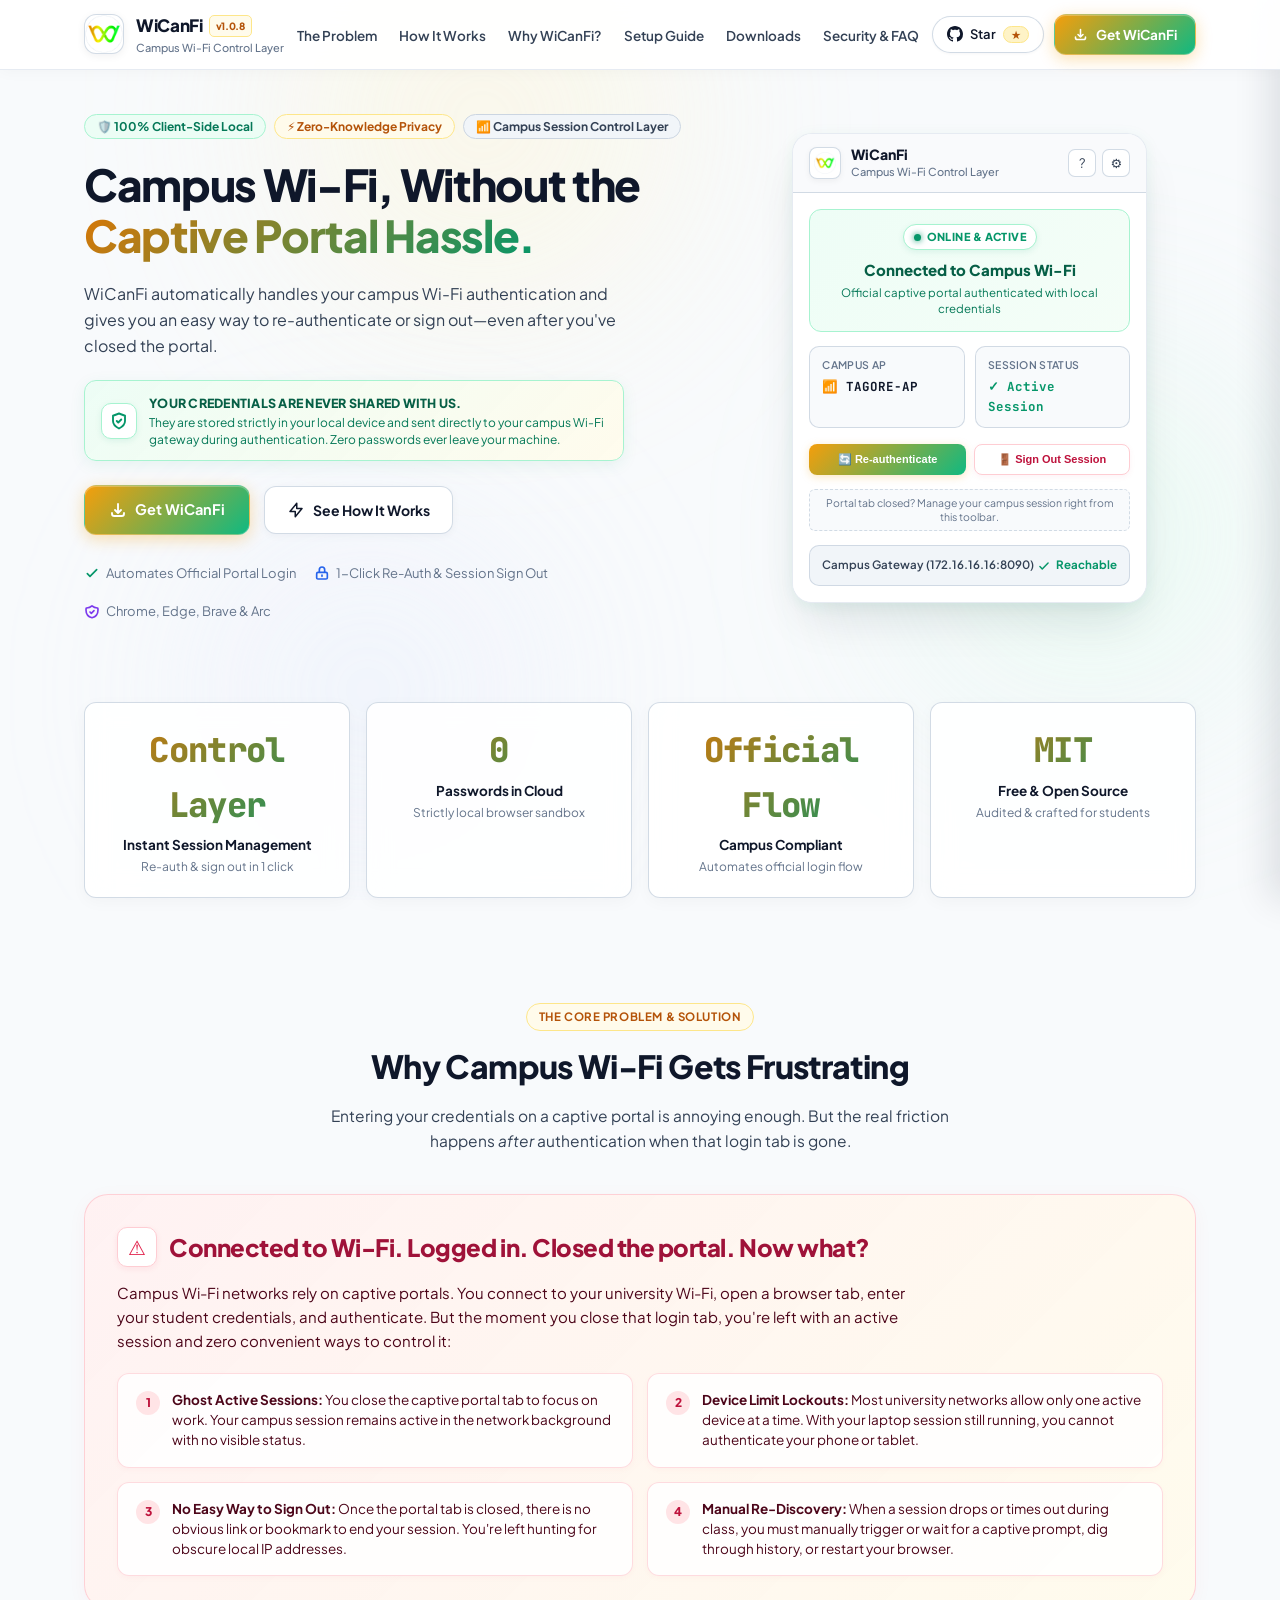
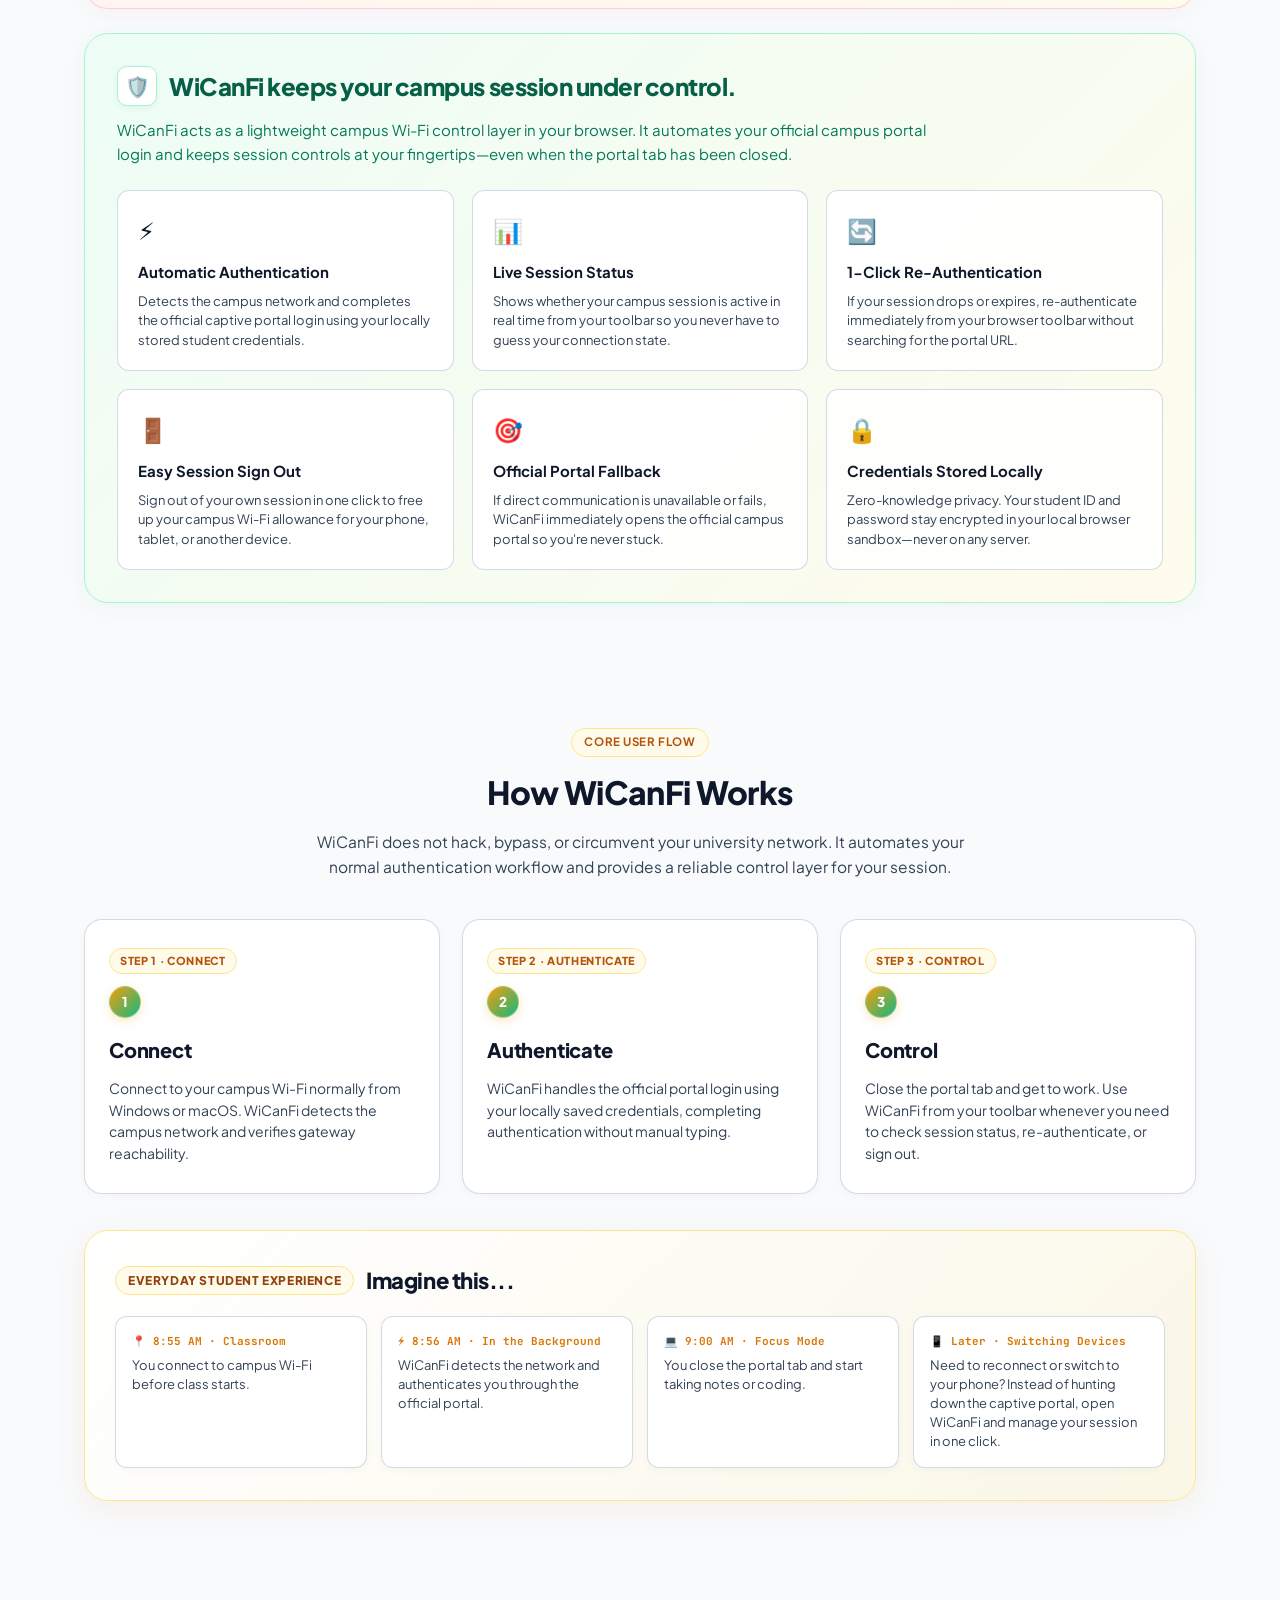
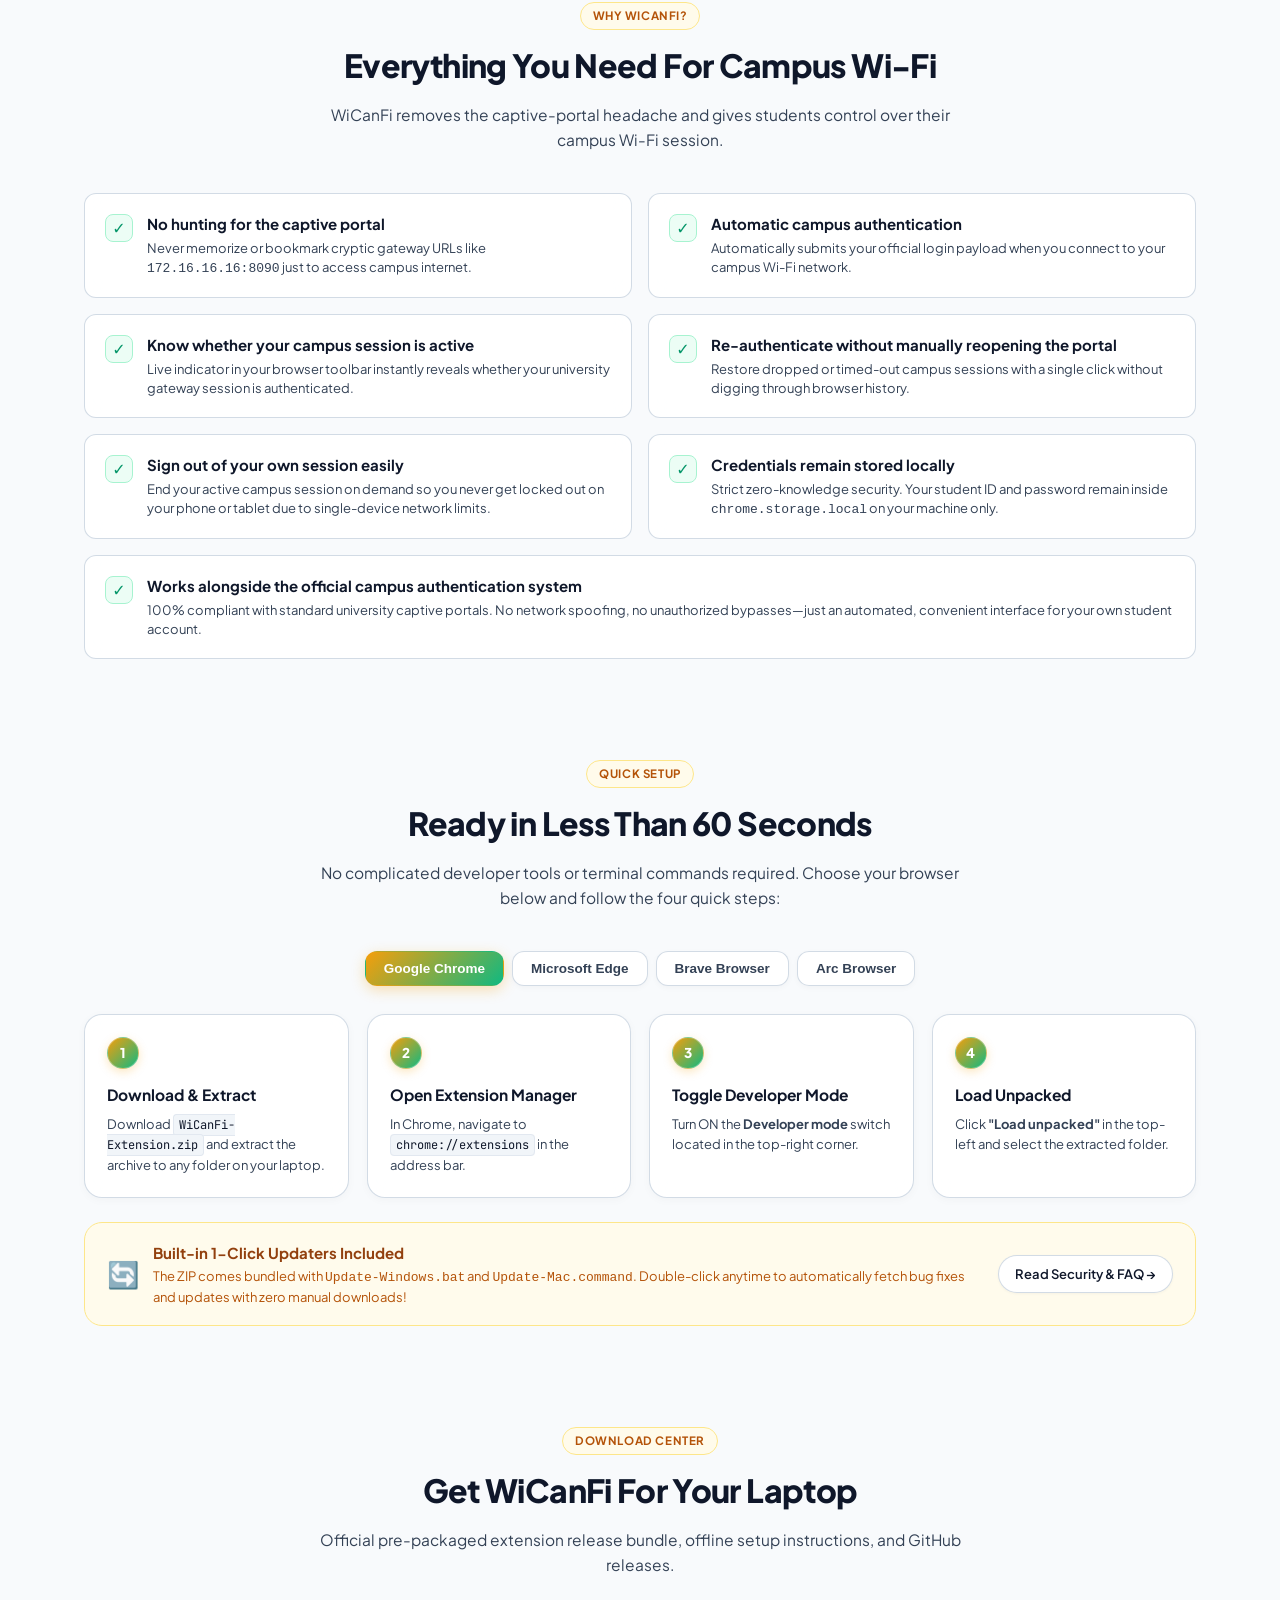
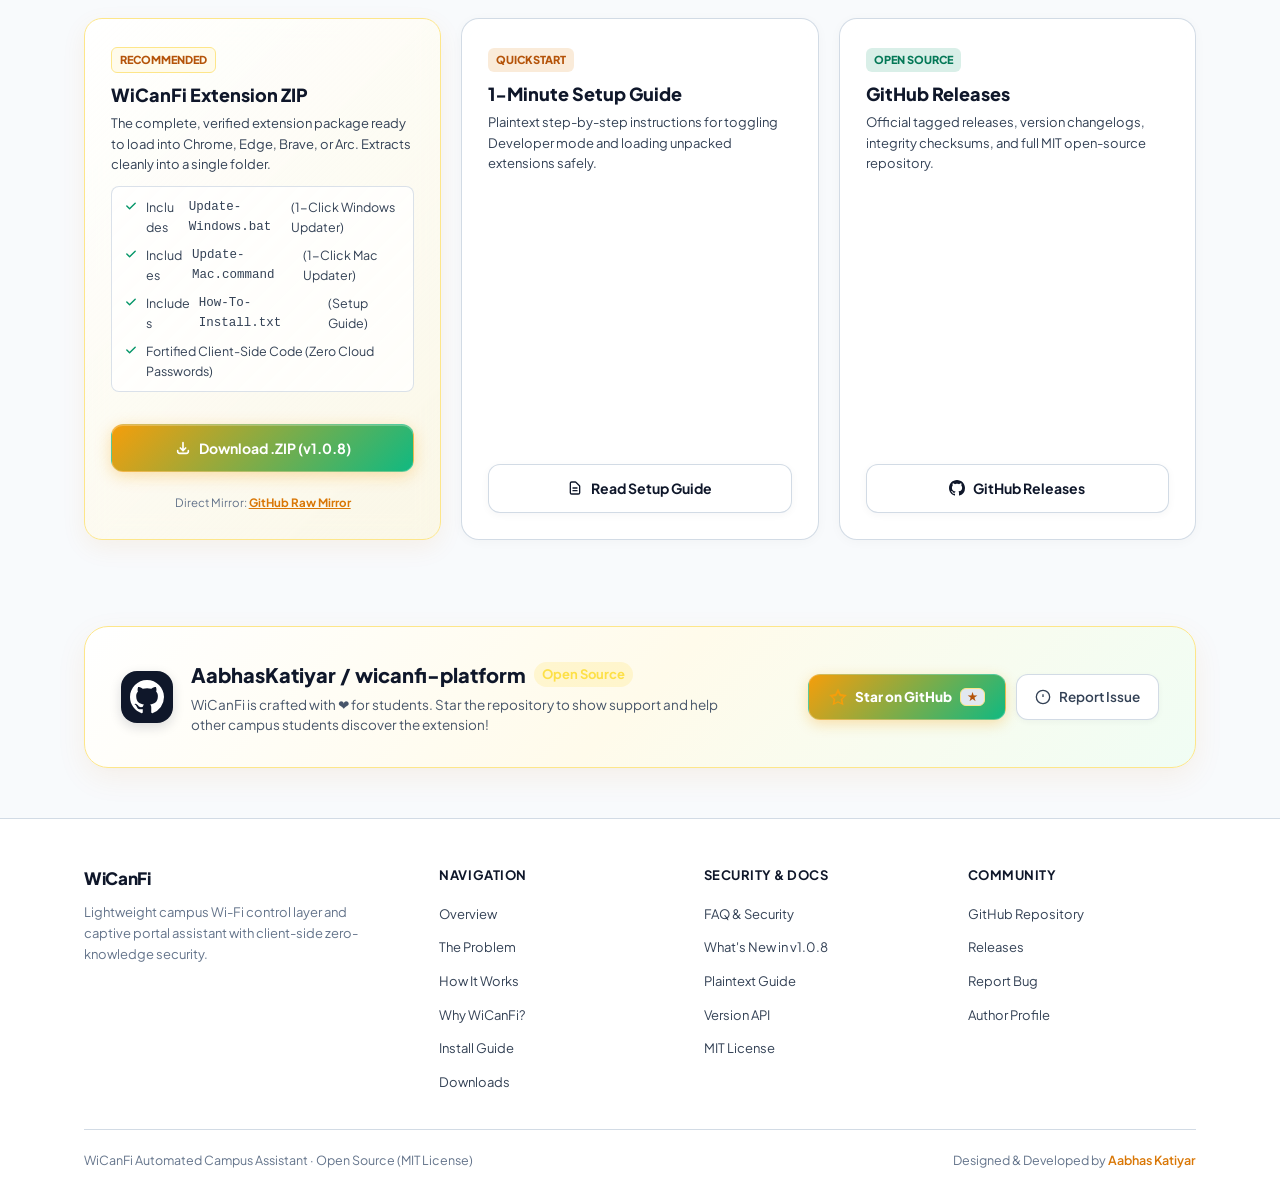
==== site/index.html @ 56accdd6 "chore: initialize WiCanFi public showcase release and documentation" ====
<!DOCTYPE html>
<html lang="en">
<head>
  <meta charset="UTF-8">
  <meta name="viewport" content="width=device-width, initial-scale=1.0">
  <title>WiCanFi — Campus Wi-Fi Control Layer | Captive Portal Assistant</title>
  <meta name="description" content="WiCanFi automatically handles your campus Wi-Fi authentication and gives you an easy way to re-authenticate or sign out—even after you've closed the portal. 100% local zero-knowledge privacy.">
  <meta name="keywords" content="campus wifi control layer, captive portal auto login, college wifi re-authenticate, student wifi session logout, wicanfi, aabhas katiyar">
  <meta name="author" content="Aabhas Katiyar">
  <link rel="canonical" href="https://wicanfi.pages.dev/">

  <!-- Open Graph / Social Sharing -->
  <meta property="og:type" content="website">
  <meta property="og:url" content="https://wicanfi.pages.dev/">
  <meta property="og:title" content="WiCanFi — Campus Wi-Fi, Without the Captive Portal Hassle">
  <meta property="og:description" content="WiCanFi automatically handles your campus Wi-Fi authentication and gives you an easy way to re-authenticate or sign out—even after you've closed the portal.">
  <meta property="og:image" content="https://wicanfi.pages.dev/assets/wicanfi_logo.png">

  <!-- Favicons -->
  <link rel="icon" type="image/png" sizes="48x48" href="icons/icon48.png">
  <link rel="apple-touch-icon" href="icons/icon128.png">

  <!-- Typography: Plus Jakarta Sans & JetBrains Mono -->
  <link rel="preconnect" href="https://fonts.googleapis.com">
  <link rel="preconnect" href="https://fonts.gstatic.com" crossorigin>
  <link href="https://fonts.googleapis.com/css2?family=JetBrains+Mono:wght@500;600;700&family=Plus+Jakarta+Sans:wght@400;500;600;700;800&display=swap" rel="stylesheet">

  <link rel="stylesheet" href="css/style.css?v=2.7.0">
</head>
<body>

  <!-- Ambient Light Orbs -->
  <div class="ambient-mesh" aria-hidden="true">
    <div class="orb orb-1"></div>
    <div class="orb orb-2"></div>
    <div class="orb orb-3"></div>
  </div>

  <!-- Top Navigation Bar (Full-Width Frosted Glass Header) -->
  <header class="navbar" id="topNav">
    <div class="container">
      <nav class="nav-shell" aria-label="Main Navigation">
        <a href="/" class="brand-link" title="WiCanFi Home">
          <div class="brand-logo-wrap">
            <img src="icons/icon48.png" alt="WiCanFi Logo" width="38" height="38">
          </div>
          <div class="brand-text">
            <div class="brand-title">
              <span>WiCanFi</span>
              <span class="brand-badge">v1.0.8</span>
            </div>
            <span class="brand-sub">Campus Wi-Fi Control Layer</span>
          </div>
        </a>

        <ul class="nav-menu">
          <li><a href="#problem" class="nav-link">The Problem</a></li>
          <li><a href="#how-it-works" class="nav-link">How It Works</a></li>
          <li><a href="#why-wicanfi" class="nav-link">Why WiCanFi?</a></li>
          <li><a href="#install" class="nav-link">Setup Guide</a></li>
          <li><a href="#downloads" class="nav-link">Downloads</a></li>
          <li><a href="faq.html" class="nav-link">Security &amp; FAQ</a></li>
        </ul>

        <div class="nav-actions">
          <a href="https://github.com/AabhasKatiyar/wicanfi-platform" target="_blank" rel="noopener noreferrer" class="nav-btn-gh" title="Star AabhasKatiyar/wicanfi-platform on GitHub">
            <svg width="16" height="16" fill="currentColor" viewBox="0 0 24 24"><path d="M12 0C5.37 0 0 5.37 0 12c0 5.31 3.435 9.795 8.205 11.385.6.105.825-.255.825-.57 0-.285-.015-1.23-.015-2.235-3.015.555-3.795-.735-4.035-1.41-.135-.345-.72-1.41-1.23-1.695-.42-.225-1.02-.78-.015-.795.945-.015 1.62.87 1.845 1.23 1.08 1.815 2.805 1.305 3.495.99.105-.78.42-1.305.765-1.605-2.67-.3-5.46-1.335-5.46-5.925 0-1.305.465-2.385 1.23-3.225-.12-.3-.54-1.53.12-3.18 0 0 1.005-.315 3.3 1.23.96-.27 1.98-.405 3-.405s2.04.135 3 .405c2.295-1.56 3.3-1.23 3.3-1.23.66 1.65.24 2.88.12 3.18.765.84 1.23 1.905 1.23 3.225 0 4.605-2.805 5.625-5.475 5.925.435.375.81 1.095.81 2.22 0 1.605-.015 2.895-.015 3.3 0 .315.225.69.825.57A12.02 12.02 0 0024 12c0-6.63-5.37-12-12-12z"/></svg>
            <span>Star</span>
            <span class="live-gh-stars">★</span>
          </a>
          <a href="#downloads" class="nav-btn-download" title="Get WiCanFi">
            <svg width="15" height="15" fill="none" stroke="currentColor" stroke-width="2.5" viewBox="0 0 24 24"><path stroke-linecap="round" stroke-linejoin="round" d="M4 16v1a3 3 0 003 3h10a3 3 0 003-3v-1m-4-4l-4 4m0 0l-4-4m4 4V4"/></svg>
            <span>Get WiCanFi</span>
          </a>
          <!-- Mobile Hamburger Toggle -->
          <button type="button" class="nav-toggle" id="navToggle" aria-label="Toggle Navigation Menu" aria-expanded="false">
            <span class="hamburger-bar"></span>
            <span class="hamburger-bar"></span>
            <span class="hamburger-bar"></span>
          </button>
        </div>
      </nav>
    </div>
  </header>

  <!-- Mobile Navigation Drawer & Backdrop -->
  <div class="mobile-nav-backdrop" id="mobileNavBackdrop" aria-hidden="true"></div>
  <aside class="mobile-nav-drawer" id="mobileNavDrawer" aria-label="Mobile Navigation" aria-hidden="true">
      <div class="mobile-drawer-header">
        <a href="/" class="brand-link" style="gap:10px;">
          <div class="brand-logo-wrap" style="width:34px;height:34px;">
            <img src="icons/icon48.png" alt="WiCanFi Logo" width="28" height="28">
          </div>
          <div class="brand-title" style="font-size:16px;">
            <span>WiCanFi</span>
            <span class="brand-badge">v1.0.8</span>
          </div>
        </a>
        <button type="button" class="mobile-drawer-close" id="mobileDrawerClose" aria-label="Close menu">&times;</button>
      </div>

      <div class="mobile-drawer-body">
        <ul class="mobile-nav-links">
          <li><a href="#problem" class="mobile-nav-link"><span class="m-icon">⚠️</span> The Problem</a></li>
          <li><a href="#how-it-works" class="mobile-nav-link"><span class="m-icon">⚡</span> How It Works</a></li>
          <li><a href="#why-wicanfi" class="mobile-nav-link"><span class="m-icon">🎯</span> Why WiCanFi?</a></li>
          <li><a href="#install" class="mobile-nav-link"><span class="m-icon">🛠️</span> Setup Guide</a></li>
          <li><a href="#downloads" class="mobile-nav-link"><span class="m-icon">📦</span> Downloads</a></li>
          <li><a href="faq.html" class="mobile-nav-link"><span class="m-icon">🛡️</span> Security &amp; FAQ</a></li>
        </ul>

        <div class="mobile-drawer-actions">
          <a href="#downloads" class="mobile-btn-download" id="mobileDrawerDownload">
            <svg width="16" height="16" fill="none" stroke="currentColor" stroke-width="2.5" viewBox="0 0 24 24"><path stroke-linecap="round" stroke-linejoin="round" d="M4 16v1a3 3 0 003 3h10a3 3 0 003-3v-1m-4-4l-4 4m0 0l-4-4m4 4V4"/></svg>
            <span>Get WiCanFi (v1.0.8)</span>
          </a>
          <a href="https://github.com/AabhasKatiyar/wicanfi-platform" target="_blank" rel="noopener noreferrer" class="mobile-btn-gh">
            <svg width="16" height="16" fill="currentColor" viewBox="0 0 24 24"><path d="M12 0C5.37 0 0 5.37 0 12c0 5.31 3.435 9.795 8.205 11.385.6.105.825-.255.825-.57 0-.285-.015-1.23-.015-2.235-3.015.555-3.795-.735-4.035-1.41-.135-.345-.72-1.41-1.23-1.695-.42-.225-1.02-.78-.015-.795.945-.015 1.62.87 1.845 1.23 1.08 1.815 2.805 1.305 3.495.99.105-.78.42-1.305.765-1.605-2.67-.3-5.46-1.335-5.46-5.925 0-1.305.465-2.385 1.23-3.225-.12-.3-.54-1.53.12-3.18 0 0 1.005-.315 3.3 1.23.96-.27 1.98-.405 3-.405s2.04.135 3 .405c2.295-1.56 3.3-1.23 3.3-1.23.66 1.65.24 2.88.12 3.18.765.84 1.23 1.905 1.23 3.225 0 4.605-2.805 5.625-5.475 5.925.435.375.81 1.095.81 2.22 0 1.605-.015 2.895-.015 3.3 0 .315.225.69.825.57A12.02 12.02 0 0024 12c0-6.63-5.37-12-12-12z"/></svg>
            <span>Star on GitHub</span>
            <span class="live-gh-stars">★</span>
          </a>
        </div>

        <div class="mobile-drawer-footer">
          <span>🛡️ 100% Client-Side Local · Zero Cloud Passwords</span>
        </div>
      </div>
    </aside>

  <main class="container">

    <!-- Hero Section -->
    <section class="hero-section" id="hero">
      <div class="hero-grid">
        
        <div class="hero-content">
          <div class="hero-badge-strip">
            <span class="pill-badge pill-emerald">🛡️ 100% Client-Side Local</span>
            <span class="pill-badge pill-amber">⚡ Zero-Knowledge Privacy</span>
            <span class="pill-badge pill-neutral">📶 Campus Session Control Layer</span>
          </div>

          <h1 class="hero-title">
            Campus Wi-Fi, Without the <br>
            <span class="hero-title-accent">Captive Portal Hassle.</span>
          </h1>

          <p class="hero-desc">
            WiCanFi automatically handles your campus Wi-Fi authentication and gives you an easy way to re-authenticate or sign out—even after you've closed the portal.
          </p>

          <!-- Student Zero-Knowledge Credential Guarantee -->
          <div class="hero-privacy-guarantee">
            <div class="privacy-guarantee-badge">
              <svg width="18" height="18" viewBox="0 0 24 24" fill="none" stroke="#059669" stroke-width="2.5" stroke-linecap="round" stroke-linejoin="round">
                <path d="M12 22s8-4 8-10V5l-8-3-8 3v7c0 6 8 10 8 10z"/>
                <path d="M9 12l2 2 4-4"/>
              </svg>
            </div>
            <div class="privacy-guarantee-content">
              <div class="privacy-guarantee-title">YOUR CREDENTIALS ARE NEVER SHARED WITH US.</div>
              <div class="privacy-guarantee-desc">They are stored strictly in your local device and sent directly to your campus Wi-Fi gateway during authentication. Zero passwords ever leave your machine.</div>
            </div>
          </div>

          <div class="hero-cta-group">
            <a href="#downloads" class="cta-btn-primary" id="btnHeroDownload" title="Get WiCanFi">
              <svg width="18" height="18" fill="none" stroke="currentColor" stroke-width="2.5" viewBox="0 0 24 24"><path stroke-linecap="round" stroke-linejoin="round" d="M4 16v1a3 3 0 003 3h10a3 3 0 003-3v-1m-4-4l-4 4m0 0l-4-4m4 4V4"/></svg>
              <span>Get WiCanFi</span>
            </a>

            <a href="#how-it-works" class="cta-btn-secondary" title="See How It Works">
              <svg width="18" height="18" fill="none" stroke="currentColor" stroke-width="2" viewBox="0 0 24 24"><path stroke-linecap="round" stroke-linejoin="round" d="M13 10V3L4 14h7v7l9-11h-7z"/></svg>
              <span>See How It Works</span>
            </a>
          </div>

          <div class="hero-check-row">
            <div class="hero-check-item">
              <svg width="16" height="16" fill="none" stroke="#059669" stroke-width="2.5" viewBox="0 0 24 24"><path stroke-linecap="round" stroke-linejoin="round" d="M5 13l4 4L19 7"/></svg>
              <span>Automates Official Portal Login</span>
            </div>
            <div class="hero-check-item">
              <svg width="16" height="16" fill="none" stroke="#2563eb" stroke-width="2.5" viewBox="0 0 24 24"><path stroke-linecap="round" stroke-linejoin="round" d="M12 15v2m-6 4h12a2 2 0 002-2v-6a2 2 0 00-2-2H6a2 2 0 00-2 2v6a2 2 0 002 2zm10-10V7a4 4 0 00-8 0v4h8z"/></svg>
              <span>1-Click Re-Auth &amp; Session Sign Out</span>
            </div>
            <div class="hero-check-item">
              <svg width="16" height="16" fill="none" stroke="#7c3aed" stroke-width="2.5" viewBox="0 0 24 24"><path stroke-linecap="round" stroke-linejoin="round" d="M9 12l2 2 4-4m5.618-4.016A11.955 11.955 0 0112 2.944a11.955 11.955 0 01-8.618 3.04A12.02 12.02 0 003 9c0 5.591 3.824 10.29 9 11.622 5.176-1.332 9-6.03 9-11.622 0-1.042-.133-2.052-.382-3.016z"/></svg>
              <span>Chrome, Edge, Brave &amp; Arc</span>
            </div>
          </div>
        </div>

        <!-- Extension Live UI Simulation -->
        <div class="mockup-container">
          <div class="real-popup-mockup">
            
            <div class="mock-popup-header">
              <div class="mock-brand">
                <img src="icons/icon48.png" alt="WiCanFi" class="mock-logo">
                <div>
                  <div class="mock-brand-title">WiCanFi</div>
                  <div class="mock-brand-sub">Campus Wi-Fi Control Layer</div>
                </div>
              </div>
              <div class="mock-header-actions">
                <div class="mock-icon-btn" title="FAQ">?</div>
                <div class="mock-icon-btn" title="Settings">⚙</div>
              </div>
            </div>

            <div class="mock-body">
              <div class="mock-status-banner">
                <span class="mock-status-pill">
                  <span class="pulse-dot"></span>
                  <span>ONLINE &amp; ACTIVE</span>
                </span>
                <div class="mock-headline">Connected to Campus Wi-Fi</div>
                <div class="mock-desc">Official captive portal authenticated with local credentials</div>
              </div>

              <div class="mock-grid">
                <div class="mock-card-box">
                  <div class="mock-box-label">Campus AP</div>
                  <div class="mock-box-val">📶 TAGORE-AP</div>
                </div>
                <div class="mock-card-box">
                  <div class="mock-box-label">Session Status</div>
                  <div class="mock-box-val" style="color: #059669;">✓ Active Session</div>
                </div>
              </div>

              <!-- Real Session Control Actions -->
              <div class="mock-actions-row">
                <button type="button" class="mock-btn-auth" title="Re-authenticate Session">
                  <span>🔄 Re-authenticate</span>
                </button>
                <button type="button" class="mock-btn-logout" title="Sign Out Active Session">
                  <span>🚪 Sign Out Session</span>
                </button>
              </div>

              <div class="mock-tab-notice">
                Portal tab closed? Manage your campus session right from this toolbar.
              </div>

              <div class="mock-portal-row">
                <span class="mock-portal-label">Campus Gateway (172.16.16.16:8090)</span>
                <span class="mock-portal-val">
                  <svg width="14" height="14" fill="none" stroke="currentColor" stroke-width="2.5" viewBox="0 0 24 24"><path stroke-linecap="round" stroke-linejoin="round" d="M5 13l4 4L19 7"/></svg>
                  <span>Reachable</span>
                </span>
              </div>
            </div>

          </div>
        </div>

      </div>
    </section>

    <!-- Key Metrics Ticker -->
    <section class="metrics-strip">
      <div class="metrics-grid">
        <div class="metric-item">
          <div class="metric-val">Control Layer</div>
          <div class="metric-title">Instant Session Management</div>
          <div class="metric-sub">Re-auth &amp; sign out in 1 click</div>
        </div>
        <div class="metric-item">
          <div class="metric-val">0</div>
          <div class="metric-title">Passwords in Cloud</div>
          <div class="metric-sub">Strictly local browser sandbox</div>
        </div>
        <div class="metric-item">
          <div class="metric-val">Official Flow</div>
          <div class="metric-title">Campus Compliant</div>
          <div class="metric-sub">Automates official login flow</div>
        </div>
        <div class="metric-item">
          <div class="metric-val">MIT</div>
          <div class="metric-title">Free &amp; Open Source</div>
          <div class="metric-sub">Audited &amp; crafted for students</div>
        </div>
      </div>
    </section>

    <!-- Problem & Solution Section -->
    <section class="section" id="problem">
      <div class="section-head">
        <span class="section-pill">The Core Problem &amp; Solution</span>
        <h2 class="section-title">Why Campus Wi-Fi Gets Frustrating</h2>
        <p class="section-desc">
          Entering your credentials on a captive portal is annoying enough. But the real friction happens <em>after</em> authentication when that login tab is gone.
        </p>
      </div>

      <!-- Problem Card -->
      <div class="problem-box">
        <div class="problem-box-head">
          <div class="problem-box-icon">⚠️</div>
          <h3 class="problem-box-title">Connected to Wi-Fi. Logged in. Closed the portal. Now what?</h3>
        </div>
        <p class="problem-lead-text">
          Campus Wi-Fi networks rely on captive portals. You connect to your university Wi-Fi, open a browser tab, enter your student credentials, and authenticate. But the moment you close that login tab, you're left with an active session and zero convenient ways to control it:
        </p>
        <div class="problem-points-grid">
          <div class="problem-point-card">
            <div class="problem-point-num">1</div>
            <div class="problem-point-text"><strong>Ghost Active Sessions:</strong> You close the captive portal tab to focus on work. Your campus session remains active in the network background with no visible status.</div>
          </div>
          <div class="problem-point-card">
            <div class="problem-point-num">2</div>
            <div class="problem-point-text"><strong>Device Limit Lockouts:</strong> Most university networks allow only one active device at a time. With your laptop session still running, you cannot authenticate your phone or tablet.</div>
          </div>
          <div class="problem-point-card">
            <div class="problem-point-num">3</div>
            <div class="problem-point-text"><strong>No Easy Way to Sign Out:</strong> Once the portal tab is closed, there is no obvious link or bookmark to end your session. You're left hunting for obscure local IP addresses.</div>
          </div>
          <div class="problem-point-card">
            <div class="problem-point-num">4</div>
            <div class="problem-point-text"><strong>Manual Re-Discovery:</strong> When a session drops or times out during class, you must manually trigger or wait for a captive prompt, dig through history, or restart your browser.</div>
          </div>
        </div>
      </div>

      <!-- Solution Card -->
      <div class="solution-box">
        <div class="solution-box-head">
          <div class="solution-box-icon">🛡️</div>
          <h3 class="solution-box-title">WiCanFi keeps your campus session under control.</h3>
        </div>
        <p class="solution-lead-text">
          WiCanFi acts as a lightweight campus Wi-Fi control layer in your browser. It automates your official campus portal login and keeps session controls at your fingertips—even when the portal tab has been closed.
        </p>

        <div class="solution-grid">
          <div class="solution-card">
            <div class="solution-card-icon">⚡</div>
            <h4 class="solution-card-title">Automatic Authentication</h4>
            <p class="solution-card-desc">Detects the campus network and completes the official captive portal login using your locally stored student credentials.</p>
          </div>

          <div class="solution-card">
            <div class="solution-card-icon">📊</div>
            <h4 class="solution-card-title">Live Session Status</h4>
            <p class="solution-card-desc">Shows whether your campus session is active in real time from your toolbar so you never have to guess your connection state.</p>
          </div>

          <div class="solution-card">
            <div class="solution-card-icon">🔄</div>
            <h4 class="solution-card-title">1-Click Re-Authentication</h4>
            <p class="solution-card-desc">If your session drops or expires, re-authenticate immediately from your browser toolbar without searching for the portal URL.</p>
          </div>

          <div class="solution-card">
            <div class="solution-card-icon">🚪</div>
            <h4 class="solution-card-title">Easy Session Sign Out</h4>
            <p class="solution-card-desc">Sign out of your own session in one click to free up your campus Wi-Fi allowance for your phone, tablet, or another device.</p>
          </div>

          <div class="solution-card">
            <div class="solution-card-icon">🎯</div>
            <h4 class="solution-card-title">Official Portal Fallback</h4>
            <p class="solution-card-desc">If direct communication is unavailable or fails, WiCanFi immediately opens the official campus portal so you're never stuck.</p>
          </div>

          <div class="solution-card">
            <div class="solution-card-icon">🔒</div>
            <h4 class="solution-card-title">Credentials Stored Locally</h4>
            <p class="solution-card-desc">Zero-knowledge privacy. Your student ID and password stay encrypted in your local browser sandbox—never on any server.</p>
          </div>
        </div>
      </div>
    </section>

    <!-- Core 3-Step Flow Visual -->
    <section class="section" id="how-it-works">
      <div class="section-head">
        <span class="section-pill">Core User Flow</span>
        <h2 class="section-title">How WiCanFi Works</h2>
        <p class="section-desc">
          WiCanFi does not hack, bypass, or circumvent your university network. It automates your normal authentication workflow and provides a reliable control layer for your session.
        </p>
      </div>

      <div class="flow-steps-grid">
        <div class="flow-step-card">
          <span class="flow-step-tag">Step 1 · Connect</span>
          <div class="step-num" style="margin-bottom: 4px;">1</div>
          <h3 class="flow-step-title">Connect</h3>
          <p class="flow-step-desc">
            Connect to your campus Wi-Fi normally from Windows or macOS. WiCanFi detects the campus network and verifies gateway reachability.
          </p>
        </div>

        <div class="flow-step-card">
          <span class="flow-step-tag">Step 2 · Authenticate</span>
          <div class="step-num" style="margin-bottom: 4px;">2</div>
          <h3 class="flow-step-title">Authenticate</h3>
          <p class="flow-step-desc">
            WiCanFi handles the official portal login using your locally saved credentials, completing authentication without manual typing.
          </p>
        </div>

        <div class="flow-step-card">
          <span class="flow-step-tag">Step 3 · Control</span>
          <div class="step-num" style="margin-bottom: 4px;">3</div>
          <h3 class="flow-step-title">Control</h3>
          <p class="flow-step-desc">
            Close the portal tab and get to work. Use WiCanFi from your toolbar whenever you need to check session status, re-authenticate, or sign out.
          </p>
        </div>
      </div>

      <!-- Realistic Scenario: "Imagine this..." -->
      <div class="scenario-card" id="scenario">
        <div class="scenario-header">
          <span class="scenario-badge">Everyday Student Experience</span>
          <h3 class="scenario-title">Imagine this...</h3>
        </div>
        <div class="scenario-timeline">
          <div class="scenario-step">
            <span class="scenario-step-time">📍 8:55 AM · Classroom</span>
            <p class="scenario-step-text">You connect to campus Wi-Fi before class starts.</p>
          </div>
          <div class="scenario-step">
            <span class="scenario-step-time">⚡ 8:56 AM · In the Background</span>
            <p class="scenario-step-text">WiCanFi detects the network and authenticates you through the official portal.</p>
          </div>
          <div class="scenario-step">
            <span class="scenario-step-time">💻 9:00 AM · Focus Mode</span>
            <p class="scenario-step-text">You close the portal tab and start taking notes or coding.</p>
          </div>
          <div class="scenario-step">
            <span class="scenario-step-time">📱 Later · Switching Devices</span>
            <p class="scenario-step-text">Need to reconnect or switch to your phone? Instead of hunting down the captive portal, open WiCanFi and manage your session in one click.</p>
          </div>
        </div>
      </div>
    </section>

    <!-- Why WiCanFi Section -->
    <section class="section" id="why-wicanfi">
      <div class="section-head">
        <span class="section-pill">Why WiCanFi?</span>
        <h2 class="section-title">Everything You Need For Campus Wi-Fi</h2>
        <p class="section-desc">
          WiCanFi removes the captive-portal headache and gives students control over their campus Wi-Fi session.
        </p>
      </div>

      <div class="why-grid">
        <div class="why-card">
          <div class="why-check">✓</div>
          <div>
            <h4 class="why-title">No hunting for the captive portal</h4>
            <p class="why-desc">Never memorize or bookmark cryptic gateway URLs like <code>172.16.16.16:8090</code> just to access campus internet.</p>
          </div>
        </div>

        <div class="why-card">
          <div class="why-check">✓</div>
          <div>
            <h4 class="why-title">Automatic campus authentication</h4>
            <p class="why-desc">Automatically submits your official login payload when you connect to your campus Wi-Fi network.</p>
          </div>
        </div>

        <div class="why-card">
          <div class="why-check">✓</div>
          <div>
            <h4 class="why-title">Know whether your campus session is active</h4>
            <p class="why-desc">Live indicator in your browser toolbar instantly reveals whether your university gateway session is authenticated.</p>
          </div>
        </div>

        <div class="why-card">
          <div class="why-check">✓</div>
          <div>
            <h4 class="why-title">Re-authenticate without manually reopening the portal</h4>
            <p class="why-desc">Restore dropped or timed-out campus sessions with a single click without digging through browser history.</p>
          </div>
        </div>

        <div class="why-card">
          <div class="why-check">✓</div>
          <div>
            <h4 class="why-title">Sign out of your own session easily</h4>
            <p class="why-desc">End your active campus session on demand so you never get locked out on your phone or tablet due to single-device network limits.</p>
          </div>
        </div>

        <div class="why-card">
          <div class="why-check">✓</div>
          <div>
            <h4 class="why-title">Credentials remain stored locally</h4>
            <p class="why-desc">Strict zero-knowledge security. Your student ID and password remain inside <code>chrome.storage.local</code> on your machine only.</p>
          </div>
        </div>

        <div class="why-card" style="grid-column: 1 / -1;">
          <div class="why-check">✓</div>
          <div>
            <h4 class="why-title">Works alongside the official campus authentication system</h4>
            <p class="why-desc">100% compliant with standard university captive portals. No network spoofing, no unauthorized bypasses—just an automated, convenient interface for your own student account.</p>
          </div>
        </div>
      </div>
    </section>

    <!-- Installation Walkthrough -->
    <section class="section" id="install">
      <div class="section-head">
        <span class="section-pill">Quick Setup</span>
        <h2 class="section-title">Ready in Less Than 60 Seconds</h2>
        <p class="section-desc">
          No complicated developer tools or terminal commands required. Choose your browser below and follow the four quick steps:
        </p>
      </div>

      <!-- Browser Tabs Switcher -->
      <div class="install-tabs-nav" role="tablist">
        <button type="button" class="install-tab-btn active" data-browser="chrome" role="tab" aria-selected="true">
          <span>Google Chrome</span>
        </button>
        <button type="button" class="install-tab-btn" data-browser="edge" role="tab" aria-selected="false">
          <span>Microsoft Edge</span>
        </button>
        <button type="button" class="install-tab-btn" data-browser="brave" role="tab" aria-selected="false">
          <span>Brave Browser</span>
        </button>
        <button type="button" class="install-tab-btn" data-browser="arc" role="tab" aria-selected="false">
          <span>Arc Browser</span>
        </button>
      </div>

      <!-- Dynamic Steps Grid -->
      <div class="steps-grid" id="installStepsGrid">
        <div class="step-card">
          <div class="step-num">1</div>
          <h3 class="step-title">Download &amp; Extract</h3>
          <p class="step-desc">Download <code>WiCanFi-Extension.zip</code> and extract the archive to any folder on your laptop.</p>
        </div>
        <div class="step-card">
          <div class="step-num">2</div>
          <h3 class="step-title">Open Extension Manager</h3>
          <p class="step-desc">In Chrome, navigate to <code>chrome://extensions</code> in the address bar.</p>
        </div>
        <div class="step-card">
          <div class="step-num">3</div>
          <h3 class="step-title">Toggle Developer Mode</h3>
          <p class="step-desc">Turn ON the <strong>Developer mode</strong> switch located in the top-right corner.</p>
        </div>
        <div class="step-card">
          <div class="step-num">4</div>
          <h3 class="step-title">Load Unpacked</h3>
          <p class="step-desc">Click <strong>"Load unpacked"</strong> in the top-left and select the extracted folder.</p>
        </div>
      </div>

      <!-- 1-Click Update Callout -->
      <div class="updaters-callout">
        <div class="updaters-callout-left">
          <div class="updaters-callout-icon">🔄</div>
          <div>
            <h4 class="updaters-callout-title">Built-in 1-Click Updaters Included</h4>
            <p class="updaters-callout-desc">
              The ZIP comes bundled with <code>Update-Windows.bat</code> and <code>Update-Mac.command</code>. Double-click anytime to automatically fetch bug fixes and updates with zero manual downloads!
            </p>
          </div>
        </div>
        <a href="faq.html" class="nav-btn-gh" style="white-space: nowrap; font-size: 13px; padding: 8px 16px;">Read Security &amp; FAQ →</a>
      </div>
    </section>

    <!-- Downloads Hub -->
    <section class="section" id="downloads">
      <div class="section-head">
        <span class="section-pill">Download Center</span>
        <h2 class="section-title">Get WiCanFi For Your Laptop</h2>
        <p class="section-desc">
          Official pre-packaged extension release bundle, offline setup instructions, and GitHub releases.
        </p>
      </div>

      <div class="downloads-grid">
        
        <div class="download-card primary">
          <div>
            <span class="dl-badge recommended">Recommended</span>
            <h3 class="dl-title">WiCanFi Extension ZIP</h3>
            <p class="dl-desc">The complete, verified extension package ready to load into Chrome, Edge, Brave, or Arc. Extracts cleanly into a single folder.</p>
            <div class="package-includes-box">
              <span><svg width="14" height="14" fill="#059669" viewBox="0 0 20 20"><path fill-rule="evenodd" d="M16.707 5.293a1 1 0 010 1.414l-8 8a1 1 0 01-1.414 0l-4-4a1 1 0 011.414-1.414L8 12.586l7.293-7.293a1 1 0 011.414 0z" clip-rule="evenodd"></path></svg> Includes <code>Update-Windows.bat</code> (1-Click Windows Updater)</span>
              <span><svg width="14" height="14" fill="#059669" viewBox="0 0 20 20"><path fill-rule="evenodd" d="M16.707 5.293a1 1 0 010 1.414l-8 8a1 1 0 01-1.414 0l-4-4a1 1 0 011.414-1.414L8 12.586l7.293-7.293a1 1 0 011.414 0z" clip-rule="evenodd"></path></svg> Includes <code>Update-Mac.command</code> (1-Click Mac Updater)</span>
              <span><svg width="14" height="14" fill="#059669" viewBox="0 0 20 20"><path fill-rule="evenodd" d="M16.707 5.293a1 1 0 010 1.414l-8 8a1 1 0 01-1.414 0l-4-4a1 1 0 011.414-1.414L8 12.586l7.293-7.293a1 1 0 011.414 0z" clip-rule="evenodd"></path></svg> Includes <code>How-To-Install.txt</code> (Setup Guide)</span>
              <span><svg width="14" height="14" fill="#059669" viewBox="0 0 20 20"><path fill-rule="evenodd" d="M16.707 5.293a1 1 0 010 1.414l-8 8a1 1 0 01-1.414 0l-4-4a1 1 0 011.414-1.414L8 12.586l7.293-7.293a1 1 0 011.414 0z" clip-rule="evenodd"></path></svg> Fortified Client-Side Code (Zero Cloud Passwords)</span>
            </div>
          </div>
          <a href="/WiCanFi-Extension.zip" download="WiCanFi-Extension.zip" class="dl-btn dl-btn-primary" title="Download WiCanFi-Extension.zip">
            <svg width="16" height="16" fill="none" stroke="currentColor" stroke-width="2.5" viewBox="0 0 24 24"><path stroke-linecap="round" stroke-linejoin="round" d="M4 16v1a3 3 0 003 3h10a3 3 0 003-3v-1m-4-4l-4 4m0 0l-4-4m4 4V4"/></svg>
            <span>Download .ZIP (v1.0.8)</span>
          </a>
          <div class="dl-fallback-hint">
            Direct Mirror: <a href="https://github.com/AabhasKatiyar/wicanfi-platform/raw/main/WiCanFi-Extension.zip" target="_blank" download="WiCanFi-Extension.zip">GitHub Raw Mirror</a>
          </div>
        </div>

        <div class="download-card">
          <div>
            <span class="dl-badge" style="background: rgba(217, 119, 6, 0.15); color: #b45309;">Quickstart</span>
            <h3 class="dl-title">1-Minute Setup Guide</h3>
            <p class="dl-desc">Plaintext step-by-step instructions for toggling Developer mode and loading unpacked extensions safely.</p>
          </div>
          <a href="How-To-Install.txt" target="_blank" class="dl-btn" title="View How-To-Install.txt">
            <svg width="16" height="16" fill="none" stroke="currentColor" stroke-width="2" viewBox="0 0 24 24"><path stroke-linecap="round" stroke-linejoin="round" d="M9 12h6m-6 4h6m2 5H7a2 2 0 01-2-2V5a2 2 0 012-2h5.586a1 1 0 01.707.293l5.414 5.414a1 1 0 01.293.707V19a2 2 0 01-2 2z"/></svg>
            <span>Read Setup Guide</span>
          </a>
        </div>

        <div class="download-card">
          <div>
            <span class="dl-badge" style="background: rgba(5, 150, 105, 0.15); color: #047857;">Open Source</span>
            <h3 class="dl-title">GitHub Releases</h3>
            <p class="dl-desc">Official tagged releases, version changelogs, integrity checksums, and full MIT open-source repository.</p>
          </div>
          <a href="https://github.com/AabhasKatiyar/wicanfi-platform/releases" target="_blank" rel="noopener noreferrer" class="dl-btn" title="View Releases on GitHub">
            <svg width="16" height="16" fill="currentColor" viewBox="0 0 24 24"><path d="M12 0C5.37 0 0 5.37 0 12c0 5.31 3.435 9.795 8.205 11.385.6.105.825-.255.825-.57 0-.285-.015-1.23-.015-2.235-3.015.555-3.795-.735-4.035-1.41-.135-.345-.72-1.41-1.23-1.695-.42-.225-1.02-.78-.015-.795.945-.015 1.62.87 1.845 1.23 1.08 1.815 2.805 1.305 3.495.99.105-.78.42-1.305.765-1.605-2.67-.3-5.46-1.335-5.46-5.925 0-1.305.465-2.385 1.23-3.225-.12-.3-.54-1.53.12-3.18 0 0 1.005-.315 3.3 1.23.96-.27 1.98-.405 3-.405s2.04.135 3 .405c2.295-1.56 3.3-1.23 3.3-1.23.66 1.65.24 2.88.12 3.18.765.84 1.23 1.905 1.23 3.225 0 4.605-2.805 5.625-5.475 5.925.435.375.81 1.095.81 2.22 0 1.605-.015 2.895-.015 3.3 0 .315.225.69.825.57A12.02 12.02 0 0024 12c0-6.63-5.37-12-12-12z"/></svg>
            <span>GitHub Releases</span>
          </a>
        </div>

      </div>
    </section>

    <!-- Community & GitHub Support Banner -->
    <section class="github-banner" id="community">
      <div class="gh-banner-left">
        <div class="gh-banner-avatar">
          <svg width="34" height="34" fill="#ffffff" viewBox="0 0 24 24"><path d="M12 0C5.37 0 0 5.37 0 12c0 5.31 3.435 9.795 8.205 11.385.6.105.825-.255.825-.57 0-.285-.015-1.23-.015-2.235-3.015.555-3.795-.735-4.035-1.41-.135-.345-.72-1.41-1.23-1.695-.42-.225-1.02-.78-.015-.795.945-.015 1.62.87 1.845 1.23 1.08 1.815 2.805 1.305 3.495.99.105-.78.42-1.305.765-1.605-2.67-.3-5.46-1.335-5.46-5.925 0-1.305.465-2.385 1.23-3.225-.12-.3-.54-1.53.12-3.18 0 0 1.005-.315 3.3 1.23.96-.27 1.98-.405 3-.405s2.04.135 3 .405c2.295-1.56 3.3-1.23 3.3-1.23.66 1.65.24 2.88.12 3.18.765.84 1.23 1.905 1.23 3.225 0 4.605-2.805 5.625-5.475 5.925.435.375.81 1.095.81 2.22 0 1.605-.015 2.895-.015 3.3 0 .315.225.69.825.57A12.02 12.02 0 0024 12c0-6.63-5.37-12-12-12z"/></svg>
        </div>
        <div>
          <h3 class="gh-banner-title">
            <span>AabhasKatiyar / wicanfi-platform</span>
            <span style="font-size: 13px; font-weight: 700; color: #fde047; background: rgba(250, 204, 21, 0.15); padding: 2px 8px; border-radius: 9999px;">Open Source</span>
          </h3>
          <p class="gh-banner-desc">
            WiCanFi is crafted with ❤️ for students. Star the repository to show support and help other campus students discover the extension!
          </p>
        </div>
      </div>

      <div class="gh-banner-actions">
        <a href="https://github.com/AabhasKatiyar/wicanfi-platform" target="_blank" rel="noopener noreferrer" class="gh-star-large" title="Star on GitHub">
          <svg width="18" height="18" fill="#f59e0b" viewBox="0 0 24 24"><path d="M12 .587l3.668 7.431 8.2 1.192-5.934 5.784 1.399 8.165-7.333-3.856-7.333 3.856 1.399-8.165-5.934-5.784 8.2-1.192zm0 5.702l-2.223 4.505-4.972.723 3.598 3.507-.848 4.951 4.445-2.338 4.445 2.338-.848-4.951 3.598-3.507-4.972-.723z"/></svg>
          <span>Star on GitHub</span>
          <span class="live-gh-stars" style="font-size: 12px; background: #e2e8f0; padding: 2px 6px; border-radius: 6px;">★</span>
        </a>

        <a href="https://github.com/AabhasKatiyar/wicanfi-platform/issues" target="_blank" rel="noopener noreferrer" class="gh-issue-large" title="Report Bug or Request Feature">
          <svg width="16" height="16" fill="none" stroke="currentColor" stroke-width="2" viewBox="0 0 24 24"><circle cx="12" cy="12" r="10"></circle><line x1="12" y1="8" x2="12" y2="12"></line><line x1="12" y1="16" x2="12.01" y2="16"></line></svg>
          <span>Report Issue</span>
        </a>
      </div>
    </section>

  </main>

  <!-- Footer -->
  <footer class="footer">
    <div class="container">
      <div class="footer-grid">
        
        <div class="footer-col-brand">
          <div class="brand-title">WiCanFi</div>
          <p>Lightweight campus Wi-Fi control layer and captive portal assistant with client-side zero-knowledge security.</p>
        </div>

        <div>
          <div class="footer-col-title">Navigation</div>
          <ul class="footer-links">
            <li><a href="#hero">Overview</a></li>
            <li><a href="#problem">The Problem</a></li>
            <li><a href="#how-it-works">How It Works</a></li>
            <li><a href="#why-wicanfi">Why WiCanFi?</a></li>
            <li><a href="#install">Install Guide</a></li>
            <li><a href="#downloads">Downloads</a></li>
          </ul>
        </div>

        <div>
          <div class="footer-col-title">Security &amp; Docs</div>
          <ul class="footer-links">
            <li><a href="faq.html">FAQ &amp; Security</a></li>
            <li><a href="update-success.html">What's New in v1.0.8</a></li>
            <li><a href="How-To-Install.txt">Plaintext Guide</a></li>
            <li><a href="version.json">Version API</a></li>
            <li><a href="https://github.com/AabhasKatiyar/wicanfi-platform/blob/main/LICENSE" target="_blank" rel="noopener noreferrer">MIT License</a></li>
          </ul>
        </div>

        <div>
          <div class="footer-col-title">Community</div>
          <ul class="footer-links">
            <li><a href="https://github.com/AabhasKatiyar/wicanfi-platform" target="_blank" rel="noopener noreferrer">GitHub Repository</a></li>
            <li><a href="https://github.com/AabhasKatiyar/wicanfi-platform/releases" target="_blank" rel="noopener noreferrer">Releases</a></li>
            <li><a href="https://github.com/AabhasKatiyar/wicanfi-platform/issues" target="_blank" rel="noopener noreferrer">Report Bug</a></li>
            <li><a href="https://github.com/AabhasKatiyar" target="_blank" rel="noopener noreferrer">Author Profile</a></li>
          </ul>
        </div>

      </div>

      <div class="footer-bottom">
        <div>WiCanFi Automated Campus Assistant · Open Source (MIT License)</div>
        <div>Designed &amp; Developed by <a href="https://github.com/AabhasKatiyar" target="_blank" rel="noopener noreferrer">Aabhas Katiyar</a></div>
      </div>
    </div>
  </footer>

  <script src="js/main.js?v=2.4.0"></script>
</body>
</html>
---- site/css/style.css ----
/* ─── WiCanFi Design System Tokens (Authentic Extension Amber & Emerald Theme) ── */
:root {
  --bg-page: #f8fafc;
  --bg-surface: #ffffff;
  --glass-card: rgba(255, 255, 255, 0.88);
  --glass-card-hover: rgba(255, 255, 255, 0.98);
  --glass-pill: rgba(0, 0, 0, 0.04);
  --glass-pill-hover: rgba(0, 0, 0, 0.07);

  --border-subtle: rgba(203, 213, 225, 0.85);
  --border-highlight: rgba(148, 163, 184, 0.85);
  --border-amber: rgba(253, 230, 138, 0.9);
  --border-emerald: rgba(167, 243, 208, 0.9);

  --text-main: #0f172a;
  --text-secondary: #334155;
  --text-muted: #64748b;
  --text-accent: #d97706;

  /* Theme colors (Campus Amber & Emerald matching popup.css) */
  --amber-primary: #d97706;
  --amber-hover: #b45309;
  --amber-glow: rgba(217, 119, 6, 0.25);
  --amber-light: #fffbeb;
  --amber-border: #fde68a;

  --emerald-primary: #059669;
  --emerald-hover: #047857;
  --emerald-glow: rgba(5, 150, 105, 0.25);
  --emerald-light: #ecfdf5;
  --emerald-border: #a7f3d0;

  --font-sans: 'Plus Jakarta Sans', system-ui, -apple-system, sans-serif;
  --font-mono: 'JetBrains Mono', monospace;

  --radius-sm: 8px;
  --radius-md: 12px;
  --radius-lg: 18px;
  --radius-xl: 24px;

  --ease-spring: cubic-bezier(0.16, 1, 0.3, 1);
  --ease-smooth: cubic-bezier(0.4, 0, 0.2, 1);
}

* {
  box-sizing: border-box;
  margin: 0;
  padding: 0;
}

html {
  scroll-behavior: smooth;
}

body {
  font-family: var(--font-sans);
  background-color: var(--bg-page);
  color: var(--text-main);
  min-height: 100vh;
  line-height: 1.6;
  overflow-x: hidden;
  -webkit-font-smoothing: antialiased;
  position: relative;
}

/* Ambient Backdrops (Original Warm Amber & Mint Glows) */
.ambient-mesh {
  position: fixed;
  inset: 0;
  pointer-events: none;
  z-index: 0;
  overflow: hidden;
}

.orb {
  position: absolute;
  border-radius: 50%;
  filter: blur(100px);
  opacity: 0.65;
  pointer-events: none;
}

.orb-1 {
  width: 580px;
  height: 480px;
  top: -120px;
  left: 15%;
  background: radial-gradient(circle, rgba(254, 243, 199, 0.85) 0%, transparent 70%);
}

.orb-2 {
  width: 540px;
  height: 440px;
  top: 35%;
  right: -80px;
  background: radial-gradient(circle, rgba(209, 250, 229, 0.85) 0%, transparent 70%);
}

.orb-3 {
  width: 480px;
  height: 420px;
  bottom: 0;
  left: 10%;
  background: radial-gradient(circle, rgba(224, 231, 255, 0.75) 0%, transparent 70%);
}

/* Container */
.container {
  max-width: 1160px;
  margin: 0 auto;
  padding: 0 24px;
  position: relative;
  z-index: 1;
}

/* ─── Top Navigation Bar (Full-Width Frosted Glass Header) ───────── */
.navbar {
  position: sticky;
  top: 0;
  left: 0;
  right: 0;
  width: 100%;
  z-index: 1000;
  background: rgba(255, 255, 255, 0.92);
  backdrop-filter: blur(20px);
  -webkit-backdrop-filter: blur(20px);
  border-bottom: 1px solid rgba(226, 232, 240, 0.85);
  box-shadow: 0 2px 14px rgba(15, 23, 42, 0.03);
  transition: all 0.25s ease;
}

.nav-shell {
  display: flex;
  align-items: center;
  justify-content: space-between;
  padding: 12px 0;
  width: 100%;
}

.brand-link {
  display: flex;
  align-items: center;
  gap: 12px;
  text-decoration: none;
  color: inherit;
  flex-shrink: 0;
}

.brand-logo-wrap {
  width: 40px;
  height: 40px;
  border-radius: 12px;
  background: #ffffff;
  border: 1px solid var(--border-subtle);
  display: flex;
  align-items: center;
  justify-content: center;
  box-shadow: 0 2px 8px rgba(15, 23, 42, 0.06);
}

.brand-text {
  display: flex;
  flex-direction: column;
}

.brand-title {
  display: flex;
  align-items: center;
  gap: 6px;
  font-size: 17px;
  font-weight: 800;
  letter-spacing: -0.02em;
  color: var(--text-main);
  white-space: nowrap;
}

.brand-badge {
  font-size: 10px;
  font-weight: 800;
  padding: 2px 6px;
  border-radius: 5px;
  background: var(--amber-light);
  color: #b45309;
  border: 1px solid var(--amber-border);
}

.brand-sub {
  font-size: 11px;
  font-weight: 500;
  color: var(--text-muted);
  white-space: nowrap;
}

.nav-menu {
  display: flex;
  align-items: center;
  gap: 22px;
  list-style: none;
}

.nav-link {
  font-size: 13.5px;
  font-weight: 600;
  color: var(--text-secondary);
  text-decoration: none;
  white-space: nowrap;
  transition: color 0.2s;
}

.nav-link:hover {
  color: var(--amber-primary);
}

.nav-actions {
  display: flex;
  align-items: center;
  gap: 10px;
  flex-shrink: 0;
}

.nav-btn-gh {
  display: inline-flex;
  align-items: center;
  gap: 7px;
  padding: 7px 14px;
  border-radius: 9999px;
  font-size: 13px;
  font-weight: 600;
  background: #ffffff;
  border: 1px solid var(--border-subtle);
  color: var(--text-main);
  text-decoration: none;
  white-space: nowrap;
  box-shadow: 0 1px 3px rgba(15, 23, 42, 0.04);
  transition: all 0.2s var(--ease-smooth);
}

.nav-btn-gh:hover {
  background: #f8fafc;
  border-color: var(--border-highlight);
  box-shadow: 0 4px 10px rgba(15, 23, 42, 0.06);
  transform: translateY(-1px);
}

.live-gh-stars {
  font-size: 11px;
  font-weight: 700;
  color: #b45309;
  background: #fef3c7;
  padding: 2px 7px;
  border-radius: 9999px;
  border: 1px solid #fde68a;
  display: inline-flex;
  align-items: center;
  line-height: 1;
}

.nav-btn-download,
.cta-btn-primary,
.dl-btn-primary {
  display: inline-flex;
  align-items: center;
  justify-content: center;
  gap: 8px;
  padding: 9px 18px;
  border-radius: var(--radius-md);
  font-size: 13.5px;
  font-weight: 700;
  color: #ffffff !important;
  text-decoration: none;
  background: linear-gradient(135deg, #f59e0b 0%, #10b981 100%);
  border: 1px solid rgba(255, 255, 255, 0.25);
  box-shadow: 0 4px 16px rgba(245, 158, 11, 0.32), inset 0 1px 0 rgba(255, 255, 255, 0.25);
  transition: all 0.25s var(--ease-spring);
  cursor: pointer;
  white-space: nowrap;
}

.nav-btn-download:hover,
.cta-btn-primary:hover,
.dl-btn-primary:hover {
  background: linear-gradient(135deg, #fbbf24 0%, #34d399 100%);
  box-shadow: 0 6px 22px rgba(245, 158, 11, 0.45);
  transform: translateY(-2px);
}

/* ─── Hero Section ───────────────────────────────────────────────── */
.hero-section {
  padding: 44px 0 60px;
}

.hero-grid {
  display: grid;
  grid-template-columns: 1.15fr 0.85fr;
  align-items: center;
  gap: 48px;
}

.hero-badge-strip {
  display: flex;
  flex-wrap: wrap;
  align-items: center;
  gap: 8px;
  margin-bottom: 20px;
}

.pill-badge {
  display: inline-flex;
  align-items: center;
  gap: 6px;
  font-size: 12px;
  font-weight: 700;
  padding: 4px 12px;
  border-radius: 9999px;
  line-height: 1.3;
}

.pill-emerald {
  background: var(--emerald-light);
  color: #047857;
  border: 1px solid var(--emerald-border);
}

.pill-amber {
  background: var(--amber-light);
  color: #b45309;
  border: 1px solid var(--amber-border);
}

.pill-neutral {
  background: #f1f5f9;
  color: #334155;
  border: 1px solid #cbd5e1;
}

.hero-title {
  font-size: 44px;
  font-weight: 800;
  line-height: 1.15;
  letter-spacing: -0.03em;
  color: var(--text-main);
  margin-bottom: 20px;
}

.hero-title-accent {
  background: linear-gradient(135deg, #d97706 0%, #059669 100%);
  -webkit-background-clip: text;
  -webkit-text-fill-color: transparent;
  background-clip: text;
}

.hero-desc {
  font-size: 16px;
  line-height: 1.65;
  color: var(--text-secondary);
  margin-bottom: 20px;
  max-width: 540px;
}

/* Zero-Knowledge Privacy Guarantee Banner */
.hero-privacy-guarantee {
  display: flex;
  align-items: center;
  gap: 12px;
  padding: 12px 16px;
  border-radius: var(--radius-md);
  background: linear-gradient(135deg, rgba(236, 253, 245, 0.95) 0%, rgba(255, 251, 235, 0.9) 100%);
  border: 1px solid var(--emerald-border);
  box-shadow: 0 4px 16px rgba(5, 150, 105, 0.08);
  margin-bottom: 24px;
  max-width: 540px;
}

.privacy-guarantee-badge {
  width: 36px;
  height: 36px;
  border-radius: 10px;
  background: #ffffff;
  border: 1px solid var(--emerald-border);
  display: flex;
  align-items: center;
  justify-content: center;
  flex-shrink: 0;
  box-shadow: 0 2px 6px rgba(5, 150, 105, 0.1);
}

.privacy-guarantee-content {
  display: flex;
  flex-direction: column;
  gap: 2px;
}

.privacy-guarantee-title {
  font-size: 12.5px;
  font-weight: 800;
  color: #065f46;
  letter-spacing: 0.02em;
}

.privacy-guarantee-desc {
  font-size: 12px;
  color: #047857;
  line-height: 1.4;
}

.hero-cta-group {
  display: flex;
  align-items: center;
  gap: 14px;
  margin-bottom: 28px;
  flex-wrap: wrap;
}

.cta-btn-primary {
  padding: 12px 24px;
  font-size: 14.5px;
}

.cta-btn-secondary,
.dl-btn {
  display: inline-flex;
  align-items: center;
  justify-content: center;
  gap: 8px;
  padding: 12px 22px;
  border-radius: var(--radius-md);
  font-size: 14px;
  font-weight: 700;
  color: var(--text-main);
  text-decoration: none;
  background: #ffffff;
  border: 1px solid var(--border-subtle);
  box-shadow: 0 2px 8px rgba(15, 23, 42, 0.04);
  transition: all 0.2s var(--ease-smooth);
}

.cta-btn-secondary:hover,
.dl-btn:hover {
  background: #f8fafc;
  color: #0f172a;
  border-color: var(--border-highlight);
  transform: translateY(-2px);
  box-shadow: 0 4px 14px rgba(0, 0, 0, 0.06);
}

.hero-check-row {
  display: flex;
  flex-wrap: wrap;
  align-items: center;
  gap: 18px;
  font-size: 13px;
  color: var(--text-muted);
}

.hero-check-item {
  display: inline-flex;
  align-items: center;
  gap: 6px;
}

/* ─── Exact Real Extension UI Mockup ────────────────────────────────── */
.mockup-container {
  display: flex;
  justify-content: center;
}

.real-popup-mockup {
  width: 100%;
  max-width: 355px;
  background: #ffffff;
  border: 1px solid rgba(226, 232, 240, 0.85);
  border-radius: 20px;
  box-shadow: 0 24px 48px -12px rgba(15, 23, 42, 0.12), 0 4px 16px rgba(16, 185, 129, 0.08);
  overflow: hidden;
  position: relative;
  font-size: 13px;
  transition: transform 0.4s cubic-bezier(0.16, 1, 0.3, 1), box-shadow 0.4s ease;
  animation: floatMockup 7s ease-in-out infinite;
}

@keyframes floatMockup {
  0%, 100% {
    transform: translateY(0);
  }
  50% {
    transform: translateY(-7px);
  }
}

.real-popup-mockup:hover {
  transform: translateY(-3px) scale(1.01);
  box-shadow: 0 30px 60px -15px rgba(15, 23, 42, 0.18), 0 4px 20px rgba(16, 185, 129, 0.14);
}

.mock-popup-header {
  display: flex;
  align-items: center;
  justify-content: space-between;
  padding: 12px 16px;
  background: rgba(248, 250, 252, 0.85);
  border-bottom: 1px solid var(--border-subtle);
}

.mock-brand {
  display: flex;
  align-items: center;
  gap: 10px;
}

.mock-logo {
  width: 32px;
  height: 32px;
  border-radius: 8px;
  background: #ffffff;
  border: 1px solid var(--border-subtle);
  padding: 4px;
  box-shadow: 0 2px 6px rgba(0,0,0,0.05);
}

.mock-brand-title {
  font-size: 14px;
  font-weight: 800;
  color: var(--text-main);
  line-height: 1.2;
}

.mock-brand-sub {
  font-size: 11px;
  color: var(--text-muted);
  font-weight: 500;
}

.mock-header-actions {
  display: flex;
  align-items: center;
  gap: 6px;
}

.mock-icon-btn {
  width: 28px;
  height: 28px;
  border-radius: 7px;
  background: #ffffff;
  border: 1px solid var(--border-subtle);
  display: flex;
  align-items: center;
  justify-content: center;
  color: var(--text-secondary);
}

.mock-body {
  padding: 16px;
  display: flex;
  flex-direction: column;
  gap: 14px;
  background: #ffffff;
}

.mock-status-banner {
  background: linear-gradient(135deg, rgba(236, 253, 245, 0.9) 0%, rgba(240, 253, 244, 0.7) 100%);
  border: 1px solid var(--emerald-border);
  border-radius: 12px;
  padding: 14px;
  text-align: center;
}

.mock-status-pill {
  display: inline-flex;
  align-items: center;
  gap: 6px;
  font-size: 11px;
  font-weight: 800;
  letter-spacing: 0.04em;
  padding: 3px 10px;
  border-radius: 9999px;
  background: #ffffff;
  color: var(--emerald-primary);
  border: 1px solid var(--emerald-border);
  box-shadow: 0 2px 6px rgba(5, 150, 105, 0.1);
  margin-bottom: 8px;
}

.pulse-dot {
  width: 7px;
  height: 7px;
  border-radius: 50%;
  background: var(--emerald-primary);
  box-shadow: 0 0 6px var(--emerald-primary);
  animation: pulseDot 1.8s infinite ease-in-out;
}

@keyframes pulseDot {
  0%, 100% { transform: scale(1); opacity: 1; }
  50% { transform: scale(1.3); opacity: 0.6; }
}

.mock-headline {
  font-size: 15px;
  font-weight: 800;
  color: #065f46;
  margin-bottom: 3px;
}

.mock-desc {
  font-size: 11.5px;
  color: #047857;
  line-height: 1.4;
}

.mock-grid {
  display: grid;
  grid-template-columns: 1fr 1fr;
  gap: 10px;
}

.mock-card-box {
  background: #f8fafc;
  border: 1px solid var(--border-subtle);
  border-radius: 10px;
  padding: 10px 12px;
}

.mock-box-label {
  font-size: 10.5px;
  color: var(--text-muted);
  font-weight: 600;
  text-transform: uppercase;
  letter-spacing: 0.03em;
  margin-bottom: 3px;
}

.mock-box-val {
  font-size: 12.5px;
  font-weight: 700;
  color: var(--text-main);
  display: flex;
  align-items: center;
  gap: 5px;
  font-family: var(--font-mono);
}

/* ─── Mockup Interactive Session Control Actions ─── */
.mock-actions-row {
  display: flex;
  gap: 8px;
  margin-top: 4px;
}

.mock-btn-auth {
  flex: 1;
  display: inline-flex;
  align-items: center;
  justify-content: center;
  gap: 6px;
  padding: 9px 12px;
  border-radius: 10px;
  background: linear-gradient(135deg, #f59e0b 0%, #d97706 100%);
  border: 1px solid rgba(245, 158, 11, 0.4);
  color: #ffffff;
  font-size: 12px;
  font-weight: 700;
  cursor: default;
  box-shadow: 0 2px 8px rgba(245, 158, 11, 0.25);
  transition: all 0.2s cubic-bezier(0.16, 1, 0.3, 1);
}

.mock-btn-auth:hover {
  background: linear-gradient(135deg, #fbbf24 0%, #ea580c 100%);
  box-shadow: 0 4px 12px rgba(245, 158, 11, 0.35);
}

.mock-btn-logout {
  flex: 1;
  display: inline-flex;
  align-items: center;
  justify-content: center;
  gap: 6px;
  padding: 9px 12px;
  border-radius: 10px;
  background: #ffffff;
  border: 1.5px solid #fecdd3;
  color: #e11d48;
  font-size: 12px;
  font-weight: 700;
  cursor: default;
  box-shadow: 0 1px 4px rgba(225, 29, 72, 0.06);
  transition: all 0.2s cubic-bezier(0.16, 1, 0.3, 1);
}

.mock-btn-logout:hover {
  background: #fff1f2;
  border-color: #fda4af;
  box-shadow: 0 3px 10px rgba(225, 29, 72, 0.12);
}

.mock-tab-notice {
  font-size: 11px;
  line-height: 1.45;
  color: #64748b;
  text-align: center;
  background: #f8fafc;
  padding: 8px 12px;
  border-radius: 8px;
  border: 1px solid #e2e8f0;
}

.mock-portal-row {
  background: #f1f5f9;
  border-radius: 10px;
  padding: 10px 12px;
  display: flex;
  align-items: center;
  justify-content: space-between;
  border: 1px solid var(--border-subtle);
}

.mock-portal-label {
  font-size: 11.5px;
  color: var(--text-secondary);
  font-weight: 600;
}

.mock-portal-val {
  font-size: 11.5px;
  color: var(--emerald-primary);
  font-weight: 700;
  display: flex;
  align-items: center;
  gap: 5px;
}

/* ─── Metrics Ticker Strip ─────────────────────────────────────────── */
.metrics-strip {
  padding: 20px 0 54px;
}

.metrics-grid {
  display: grid;
  grid-template-columns: repeat(4, 1fr);
  gap: 16px;
}

.metric-item {
  background: var(--glass-card);
  backdrop-filter: blur(12px);
  border: 1px solid var(--border-subtle);
  border-radius: var(--radius-md);
  padding: 20px;
  text-align: center;
  box-shadow: 0 4px 16px rgba(15, 23, 42, 0.03);
  transition: transform 0.2s, border-color 0.2s;
}

.metric-item:hover {
  transform: translateY(-2px);
  border-color: var(--border-amber);
  background: var(--glass-card-hover);
}

.metric-val {
  font-size: 34px;
  font-weight: 800;
  letter-spacing: -0.02em;
  font-family: var(--font-mono);
  background: linear-gradient(135deg, #d97706 0%, #059669 100%);
  -webkit-background-clip: text;
  -webkit-text-fill-color: transparent;
  background-clip: text;
  margin-bottom: 2px;
}

.metric-title {
  font-size: 13.5px;
  font-weight: 700;
  color: var(--text-main);
  margin-bottom: 2px;
}

.metric-sub {
  font-size: 12px;
  color: var(--text-muted);
}

/* ─── Section Header Styling ─────────────────────────────────────────── */
.section {
  padding: 50px 0;
}

.section-head {
  text-align: center;
  max-width: 660px;
  margin: 0 auto 40px;
}

.section-pill {
  display: inline-flex;
  align-items: center;
  gap: 6px;
  padding: 4px 12px;
  border-radius: 9999px;
  font-size: 11.5px;
  font-weight: 700;
  text-transform: uppercase;
  letter-spacing: 0.05em;
  background: var(--amber-light);
  color: #b45309;
  border: 1px solid var(--amber-border);
  margin-bottom: 10px;
}

.section-title {
  font-size: 32px;
  font-weight: 800;
  letter-spacing: -0.02em;
  color: var(--text-main);
  margin-bottom: 12px;
}

.section-desc {
  font-size: 15.5px;
  color: var(--text-secondary);
  line-height: 1.6;
}

/* ─── Feature Matrix ─────────────────────────────────────────── */
.features-grid {
  display: grid;
  grid-template-columns: repeat(3, 1fr);
  gap: 20px;
}

.feature-card {
  background: var(--glass-card);
  backdrop-filter: blur(12px);
  border: 1px solid var(--border-subtle);
  border-radius: var(--radius-lg);
  padding: 26px;
  transition: all 0.25s var(--ease-smooth);
  display: flex;
  flex-direction: column;
  gap: 12px;
  box-shadow: 0 2px 12px rgba(15, 23, 42, 0.03);
}

.feature-card:hover {
  background: var(--glass-card-hover);
  border-color: var(--border-amber);
  transform: translateY(-3px);
  box-shadow: 0 8px 24px rgba(217, 119, 6, 0.08);
}

.feature-icon-wrap {
  width: 44px;
  height: 44px;
  border-radius: 12px;
  display: flex;
  align-items: center;
  justify-content: center;
  font-size: 20px;
}

.feature-title {
  font-size: 17px;
  font-weight: 700;
  color: var(--text-main);
}

.feature-desc {
  font-size: 13.5px;
  color: var(--text-secondary);
  line-height: 1.6;
}

/* ─── 1-Minute Walkthrough ─────────────────────────────────────────── */
.install-tabs-nav {
  display: flex;
  align-items: center;
  justify-content: center;
  gap: 8px;
  margin-bottom: 28px;
  flex-wrap: wrap;
}

.install-tab-btn {
  display: inline-flex;
  align-items: center;
  gap: 7px;
  padding: 9px 18px;
  border-radius: var(--radius-md);
  font-size: 13.5px;
  font-weight: 700;
  border: 1px solid var(--border-subtle);
  background: #ffffff;
  color: var(--text-secondary);
  cursor: pointer;
  transition: all 0.2s var(--ease-smooth);
  box-shadow: 0 2px 6px rgba(15, 23, 42, 0.03);
}

.install-tab-btn:hover {
  background: #f8fafc;
  color: var(--text-main);
  border-color: var(--border-highlight);
}

.install-tab-btn.active {
  background: linear-gradient(135deg, #f59e0b 0%, #10b981 100%);
  color: #ffffff;
  border-color: transparent;
  box-shadow: 0 4px 14px rgba(245, 158, 11, 0.3);
}

.steps-grid {
  display: grid;
  grid-template-columns: repeat(4, 1fr);
  gap: 18px;
}

.step-card {
  background: var(--glass-card);
  backdrop-filter: blur(12px);
  border: 1px solid var(--border-subtle);
  border-radius: var(--radius-lg);
  padding: 22px;
  position: relative;
  transition: all 0.2s var(--ease-smooth);
  box-shadow: 0 2px 10px rgba(15, 23, 42, 0.03);
}

.step-card:hover {
  border-color: var(--border-amber);
  background: #ffffff;
  transform: translateY(-2px);
  box-shadow: 0 6px 20px rgba(217, 119, 6, 0.08);
}

.step-num {
  width: 32px;
  height: 32px;
  border-radius: 50%;
  background: linear-gradient(135deg, #f59e0b 0%, #10b981 100%);
  color: #ffffff;
  border: 1px solid rgba(255, 255, 255, 0.3);
  font-weight: 800;
  font-size: 13.5px;
  display: flex;
  align-items: center;
  justify-content: center;
  margin-bottom: 14px;
  box-shadow: 0 3px 10px rgba(245, 158, 11, 0.25);
}

.step-title {
  font-size: 15.5px;
  font-weight: 700;
  margin-bottom: 6px;
  color: var(--text-main);
}

.step-desc {
  font-size: 13px;
  color: var(--text-secondary);
  line-height: 1.55;
}

.step-desc code {
  font-family: var(--font-mono);
  font-size: 12px;
  background: #f1f5f9;
  border: 1px solid #e2e8f0;
  padding: 2px 5px;
  border-radius: 4px;
  color: #0f172a;
}

/* ─── Downloads Section ─────────────────────────────────────────── */
.downloads-grid {
  display: grid;
  grid-template-columns: repeat(3, 1fr);
  gap: 20px;
}

.download-card {
  background: var(--glass-card);
  backdrop-filter: blur(12px);
  border: 1px solid var(--border-subtle);
  border-radius: var(--radius-lg);
  padding: 26px;
  display: flex;
  flex-direction: column;
  justify-content: space-between;
  gap: 18px;
  box-shadow: 0 2px 12px rgba(15, 23, 42, 0.03);
  transition: all 0.25s var(--ease-smooth);
}

.download-card:hover {
  border-color: var(--border-highlight);
  background: #ffffff;
  transform: translateY(-2px);
  box-shadow: 0 8px 24px rgba(15, 23, 42, 0.06);
}

.download-card.primary {
  border-color: var(--amber-border);
  background: linear-gradient(135deg, rgba(255, 255, 255, 0.98) 0%, rgba(254, 243, 199, 0.4) 100%);
  box-shadow: 0 8px 25px rgba(217, 119, 6, 0.08);
}

.dl-badge {
  display: inline-flex;
  align-items: center;
  gap: 5px;
  font-size: 11px;
  font-weight: 800;
  text-transform: uppercase;
  padding: 3px 8px;
  border-radius: 6px;
}

.dl-badge.recommended {
  background: var(--amber-light);
  color: #b45309;
  border: 1px solid var(--amber-border);
}

.dl-btn.dl-btn-primary {
  background: linear-gradient(135deg, #f59e0b 0%, #10b981 100%) !important;
  color: #ffffff !important;
  border: 1px solid rgba(255, 255, 255, 0.25) !important;
  box-shadow: 0 4px 16px rgba(245, 158, 11, 0.32), inset 0 1px 0 rgba(255, 255, 255, 0.25);
}

.dl-btn.dl-btn-primary:hover {
  background: linear-gradient(135deg, #fbbf24 0%, #34d399 100%) !important;
  box-shadow: 0 6px 22px rgba(245, 158, 11, 0.45);
  transform: translateY(-2px);
}

.dl-title {
  font-size: 18px;
  font-weight: 800;
  margin-top: 8px;
  margin-bottom: 4px;
  color: var(--text-main);
}

.dl-desc {
  font-size: 13px;
  color: var(--text-secondary);
  line-height: 1.55;
}

.dl-fallback-hint {
  font-size: 11.5px;
  color: var(--text-muted);
  text-align: center;
  margin-top: 4px;
}

.dl-fallback-hint a {
  color: var(--amber-primary);
  font-weight: 700;
  text-decoration: underline;
}

/* ─── GitHub Community Banner (Warm Frosted Glass Matching Extension) ─ */
.github-banner {
  background: linear-gradient(135deg, #ffffff 0%, #fffbeb 50%, #f0fdf4 100%);
  color: var(--text-main);
  border: 1px solid var(--amber-border);
  border-radius: var(--radius-xl);
  padding: 32px 36px;
  box-shadow: 0 10px 30px rgba(217, 119, 6, 0.08), 0 2px 8px rgba(0, 0, 0, 0.02);
  margin: 36px 0;
  display: flex;
  align-items: center;
  justify-content: space-between;
  gap: 28px;
  flex-wrap: wrap;
}

.gh-banner-left {
  display: flex;
  align-items: center;
  gap: 18px;
  max-width: 620px;
}

.gh-banner-avatar {
  width: 52px;
  height: 52px;
  border-radius: 16px;
  background: #0f172a;
  display: flex;
  align-items: center;
  justify-content: center;
  flex-shrink: 0;
  box-shadow: 0 4px 12px rgba(15, 23, 42, 0.15);
}

.gh-banner-title {
  font-size: 20px;
  font-weight: 800;
  color: #0f172a;
  margin-bottom: 4px;
  display: flex;
  align-items: center;
  gap: 8px;
}

.gh-banner-desc {
  font-size: 13.5px;
  color: #475569;
  line-height: 1.5;
}

.gh-banner-actions {
  display: flex;
  align-items: center;
  gap: 10px;
  flex-wrap: wrap;
}

.gh-star-large {
  display: inline-flex;
  align-items: center;
  gap: 8px;
  padding: 11px 20px;
  border-radius: var(--radius-md);
  font-size: 13.5px;
  font-weight: 800;
  background: linear-gradient(135deg, #f59e0b 0%, #10b981 100%);
  color: #ffffff !important;
  text-decoration: none;
  box-shadow: 0 4px 14px rgba(245, 158, 11, 0.3);
  border: 1px solid rgba(255, 255, 255, 0.25);
  transition: all 0.2s var(--ease-smooth);
}

.gh-star-large:hover {
  background: linear-gradient(135deg, #fbbf24 0%, #34d399 100%);
  transform: translateY(-2px);
  box-shadow: 0 6px 20px rgba(245, 158, 11, 0.45);
}

.gh-issue-large {
  display: inline-flex;
  align-items: center;
  gap: 8px;
  padding: 11px 18px;
  border-radius: var(--radius-md);
  font-size: 13.5px;
  font-weight: 600;
  background: #ffffff;
  color: var(--text-secondary);
  border: 1px solid var(--border-subtle);
  text-decoration: none;
  box-shadow: 0 2px 6px rgba(15, 23, 42, 0.04);
  transition: all 0.2s var(--ease-smooth);
}

.gh-issue-large:hover {
  background: #f8fafc;
  color: var(--text-main);
  border-color: var(--border-highlight);
  transform: translateY(-2px);
}

/* ─── Footer ─────────────────────────────────────────── */
.footer {
  border-top: 1px solid var(--border-subtle);
  padding: 46px 0 32px;
  background: #ffffff;
  margin-top: 50px;
}

.footer-grid {
  display: grid;
  grid-template-columns: 1.4fr 1fr 1fr 1fr;
  gap: 36px;
  margin-bottom: 36px;
}

.footer-col-brand p {
  font-size: 13px;
  color: var(--text-muted);
  line-height: 1.6;
  margin-top: 10px;
  max-width: 300px;
}

.footer-col-title {
  font-size: 13px;
  font-weight: 700;
  color: var(--text-main);
  text-transform: uppercase;
  letter-spacing: 0.04em;
  margin-bottom: 14px;
}

.footer-links {
  list-style: none;
  display: flex;
  flex-direction: column;
  gap: 8px;
}

.footer-links a {
  font-size: 13px;
  color: var(--text-secondary);
  text-decoration: none;
  transition: color 0.2s;
}

.footer-links a:hover {
  color: var(--amber-primary);
}

.footer-bottom {
  display: flex;
  align-items: center;
  justify-content: space-between;
  border-top: 1px solid var(--border-subtle);
  padding-top: 20px;
  font-size: 12.5px;
  color: var(--text-muted);
  flex-wrap: wrap;
  gap: 12px;
}

.footer-bottom a {
  color: var(--amber-primary);
  text-decoration: none;
  font-weight: 600;
}

.footer-bottom a:hover {
  text-decoration: underline;
}

/* ─── Problem & Solution Section ─────────────────────────────────── */
.problem-box {
  background: linear-gradient(135deg, rgba(255, 241, 242, 0.95) 0%, rgba(255, 251, 235, 0.9) 100%);
  border: 1px solid rgba(254, 205, 211, 0.9);
  border-radius: var(--radius-xl);
  padding: 32px;
  margin-bottom: 24px;
  box-shadow: 0 4px 20px rgba(225, 29, 72, 0.04);
}

.problem-box-head {
  display: flex;
  align-items: center;
  gap: 12px;
  margin-bottom: 14px;
}

.problem-box-icon {
  width: 40px;
  height: 40px;
  border-radius: 10px;
  background: #ffffff;
  border: 1px solid #fecdd3;
  display: flex;
  align-items: center;
  justify-content: center;
  font-size: 20px;
  color: #e11d48;
  box-shadow: 0 2px 6px rgba(225, 29, 72, 0.08);
}

.problem-box-title {
  font-size: 24px;
  font-weight: 800;
  color: #9f1239;
  letter-spacing: -0.02em;
}

.problem-lead-text {
  font-size: 15px;
  color: #4c0519;
  line-height: 1.6;
  max-width: 820px;
}

.problem-points-grid {
  display: grid;
  grid-template-columns: repeat(2, 1fr);
  gap: 14px;
  margin-top: 20px;
}

.problem-point-card {
  background: rgba(255, 255, 255, 0.88);
  border: 1px solid rgba(254, 205, 211, 0.7);
  border-radius: var(--radius-md);
  padding: 16px 18px;
  display: flex;
  gap: 12px;
  align-items: flex-start;
  box-shadow: 0 2px 6px rgba(225, 29, 72, 0.03);
}

.problem-point-num {
  width: 24px;
  height: 24px;
  border-radius: 50%;
  background: #ffe4e6;
  color: #be123c;
  font-weight: 800;
  font-size: 12px;
  display: flex;
  align-items: center;
  justify-content: center;
  flex-shrink: 0;
  margin-top: 1px;
}

.problem-point-text {
  font-size: 13.5px;
  color: #4c0519;
  line-height: 1.5;
}

.solution-box {
  background: linear-gradient(135deg, rgba(236, 253, 245, 0.95) 0%, rgba(255, 251, 235, 0.9) 100%);
  border: 1px solid var(--emerald-border);
  border-radius: var(--radius-xl);
  padding: 32px;
  margin-bottom: 24px;
  box-shadow: 0 4px 20px rgba(5, 150, 105, 0.05);
}

.solution-box-head {
  display: flex;
  align-items: center;
  gap: 12px;
  margin-bottom: 12px;
}

.solution-box-icon {
  width: 40px;
  height: 40px;
  border-radius: 10px;
  background: #ffffff;
  border: 1px solid var(--emerald-border);
  display: flex;
  align-items: center;
  justify-content: center;
  font-size: 20px;
  color: #059669;
  box-shadow: 0 2px 6px rgba(5, 150, 105, 0.08);
}

.solution-box-title {
  font-size: 24px;
  font-weight: 800;
  color: #065f46;
  letter-spacing: -0.02em;
}

.solution-lead-text {
  font-size: 15px;
  color: #047857;
  line-height: 1.6;
  max-width: 820px;
}

.solution-grid {
  display: grid;
  grid-template-columns: repeat(3, 1fr);
  gap: 18px;
  margin-top: 24px;
}

.solution-card {
  background: rgba(255, 255, 255, 0.92);
  border: 1px solid var(--border-subtle);
  border-radius: var(--radius-md);
  padding: 20px;
  display: flex;
  flex-direction: column;
  gap: 8px;
  transition: all 0.25s var(--ease-smooth);
}

.solution-card:hover {
  border-color: var(--emerald-border);
  transform: translateY(-2px);
  box-shadow: 0 6px 20px rgba(5, 150, 105, 0.08);
}

.solution-card-icon {
  font-size: 24px;
  margin-bottom: 2px;
}

.solution-card-title {
  font-size: 15px;
  font-weight: 700;
  color: var(--text-main);
}

.solution-card-desc {
  font-size: 13px;
  color: var(--text-secondary);
  line-height: 1.5;
}

/* ─── 3-Step Flow Visual ─────────────────────────────────────────── */
.flow-steps-grid {
  display: grid;
  grid-template-columns: repeat(3, 1fr);
  gap: 22px;
  margin-top: 28px;
}

.flow-step-card {
  background: var(--glass-card);
  backdrop-filter: blur(12px);
  border: 1px solid var(--border-subtle);
  border-radius: var(--radius-lg);
  padding: 28px 24px;
  display: flex;
  flex-direction: column;
  gap: 12px;
  position: relative;
  transition: all 0.25s var(--ease-smooth);
  box-shadow: 0 2px 10px rgba(15, 23, 42, 0.03);
}

.flow-step-card:hover {
  background: #ffffff;
  border-color: var(--border-amber);
  transform: translateY(-3px);
  box-shadow: 0 10px 28px rgba(217, 119, 6, 0.09);
}

.flow-step-tag {
  display: inline-flex;
  align-items: center;
  gap: 6px;
  font-size: 11px;
  font-weight: 800;
  letter-spacing: 0.06em;
  text-transform: uppercase;
  color: #b45309;
  background: var(--amber-light);
  border: 1px solid var(--amber-border);
  padding: 3px 10px;
  border-radius: 9999px;
  width: fit-content;
}

.flow-step-title {
  font-size: 20px;
  font-weight: 800;
  color: var(--text-main);
  letter-spacing: -0.01em;
}

.flow-step-desc {
  font-size: 14px;
  color: var(--text-secondary);
  line-height: 1.55;
}

/* ─── Imagine This Realistic Scenario ────────────────────────────── */
.scenario-card {
  background: linear-gradient(135deg, rgba(255, 255, 255, 0.95) 0%, rgba(254, 243, 199, 0.4) 100%);
  border: 1.5px solid var(--amber-border);
  border-radius: var(--radius-xl);
  padding: 32px 30px;
  box-shadow: 0 8px 30px rgba(217, 119, 6, 0.08);
  margin-top: 36px;
}

.scenario-header {
  display: flex;
  align-items: center;
  gap: 12px;
  margin-bottom: 18px;
}

.scenario-badge {
  font-size: 12px;
  font-weight: 800;
  color: #92400e;
  background: var(--amber-light);
  border: 1px solid var(--amber-border);
  padding: 4px 12px;
  border-radius: 9999px;
  text-transform: uppercase;
  letter-spacing: 0.05em;
}

.scenario-title {
  font-size: 22px;
  font-weight: 800;
  color: var(--text-main);
  letter-spacing: -0.02em;
}

.scenario-timeline {
  display: grid;
  grid-template-columns: repeat(4, 1fr);
  gap: 14px;
  margin-top: 18px;
}

.scenario-step {
  background: #ffffff;
  border: 1px solid var(--border-subtle);
  border-radius: var(--radius-md);
  padding: 16px;
  display: flex;
  flex-direction: column;
  gap: 6px;
  box-shadow: 0 2px 8px rgba(15, 23, 42, 0.03);
}

.scenario-step-time {
  font-size: 11px;
  font-weight: 700;
  color: var(--amber-primary);
  font-family: var(--font-mono);
  display: flex;
  align-items: center;
  gap: 5px;
}

.scenario-step-text {
  font-size: 13px;
  color: var(--text-secondary);
  line-height: 1.45;
}

/* ─── Why WiCanFi Checklist ──────────────────────────────────────── */
.why-grid {
  display: grid;
  grid-template-columns: repeat(2, 1fr);
  gap: 16px;
  margin-top: 26px;
}

.why-card {
  background: var(--glass-card);
  backdrop-filter: blur(12px);
  border: 1px solid var(--border-subtle);
  border-radius: var(--radius-md);
  padding: 18px 20px;
  display: flex;
  gap: 14px;
  align-items: flex-start;
  transition: all 0.2s var(--ease-smooth);
}

.why-card:hover {
  background: #ffffff;
  border-color: var(--emerald-border);
  transform: translateY(-2px);
  box-shadow: 0 6px 18px rgba(5, 150, 105, 0.06);
}

.why-check {
  width: 28px;
  height: 28px;
  border-radius: 8px;
  background: var(--emerald-light);
  border: 1px solid var(--emerald-border);
  color: var(--emerald-primary);
  display: flex;
  align-items: center;
  justify-content: center;
  flex-shrink: 0;
  margin-top: 2px;
}

.why-title {
  font-size: 15px;
  font-weight: 700;
  color: var(--text-main);
  margin-bottom: 3px;
}

.why-desc {
  font-size: 13px;
  color: var(--text-secondary);
  line-height: 1.5;
}

/* Mockup Button Controls */
.mock-actions-row {
  display: grid;
  grid-template-columns: 1fr 1fr;
  gap: 8px;
  margin-top: 2px;
}

.mock-btn-auth {
  display: flex;
  align-items: center;
  justify-content: center;
  gap: 6px;
  padding: 8px 10px;
  border-radius: 8px;
  font-size: 11px;
  font-weight: 700;
  background: linear-gradient(135deg, #f59e0b 0%, #10b981 100%);
  color: #ffffff;
  border: none;
  box-shadow: 0 2px 8px rgba(245, 158, 11, 0.25);
  cursor: default;
}

.mock-btn-logout {
  display: flex;
  align-items: center;
  justify-content: center;
  gap: 6px;
  padding: 8px 10px;
  border-radius: 8px;
  font-size: 11px;
  font-weight: 700;
  background: #ffffff;
  color: #be123c;
  border: 1px solid #fecdd3;
  box-shadow: 0 2px 6px rgba(225, 29, 72, 0.05);
  cursor: default;
}

.mock-tab-notice {
  font-size: 10.5px;
  color: var(--text-muted);
  text-align: center;
  line-height: 1.35;
  background: #f8fafc;
  padding: 6px 10px;
  border-radius: 6px;
  border: 1px dashed var(--border-subtle);
}

/* ─── Updaters Callout & Package Includes ────────────────────────── */
.updaters-callout {
  margin-top: 24px;
  padding: 18px 22px;
  background: rgba(255, 251, 235, 0.95);
  border: 1.5px solid #fde68a;
  border-radius: var(--radius-lg);
  display: flex;
  align-items: center;
  justify-content: space-between;
  flex-wrap: wrap;
  gap: 16px;
}

.updaters-callout-left {
  display: flex;
  align-items: center;
  gap: 14px;
  flex: 1 1 300px;
}

.updaters-callout-icon {
  font-size: 26px;
  flex-shrink: 0;
}

.updaters-callout-title {
  font-size: 15px;
  font-weight: 700;
  color: #92400e;
  margin-bottom: 2px;
}

.updaters-callout-desc {
  font-size: 13px;
  color: #b45309;
  line-height: 1.45;
}

.package-includes-box {
  margin-top: 12px;
  margin-bottom: 14px;
  display: flex;
  flex-direction: column;
  gap: 8px;
  font-size: 12.5px;
  color: #334155;
  text-align: left;
  background: rgba(255, 255, 255, 0.75);
  padding: 10px 12px;
  border-radius: 8px;
  border: 1px solid rgba(203, 213, 225, 0.7);
  word-break: break-word;
}

.package-includes-box span {
  display: flex;
  align-items: flex-start;
  gap: 8px;
}

.package-includes-box svg {
  flex-shrink: 0;
  margin-top: 2px;
}

/* ─── Mobile Navigation Toggle & Drawer ─────────────────────────── */
.nav-toggle {
  display: none;
  width: 40px;
  height: 40px;
  padding: 8px;
  border-radius: var(--radius-md);
  background: #ffffff;
  border: 1px solid var(--border-subtle);
  cursor: pointer;
  flex-direction: column;
  justify-content: center;
  align-items: center;
  gap: 5px;
  box-shadow: 0 2px 6px rgba(15, 23, 42, 0.04);
  transition: all 0.25s var(--ease-smooth);
}

.nav-toggle:hover {
  background: #f8fafc;
  border-color: var(--border-highlight);
}

.hamburger-bar {
  display: block;
  width: 20px;
  height: 2px;
  background-color: var(--text-main);
  border-radius: 2px;
  transition: all 0.25s var(--ease-spring);
  transform-origin: center;
}

.nav-toggle.active .hamburger-bar:nth-child(1) {
  transform: translateY(7px) rotate(45deg);
}

.nav-toggle.active .hamburger-bar:nth-child(2) {
  opacity: 0;
  transform: scaleX(0);
}

.nav-toggle.active .hamburger-bar:nth-child(3) {
  transform: translateY(-7px) rotate(-45deg);
}

/* Mobile Drawer Backdrop */
.mobile-nav-backdrop {
  position: fixed;
  inset: 0;
  background: rgba(15, 23, 42, 0.4);
  backdrop-filter: blur(8px);
  -webkit-backdrop-filter: blur(8px);
  opacity: 0;
  pointer-events: none;
  transition: opacity 0.3s var(--ease-smooth);
  z-index: 998;
}

.mobile-nav-backdrop.open {
  opacity: 1;
  pointer-events: auto;
}

/* Mobile Drawer Panel */
.mobile-nav-drawer {
  position: fixed;
  top: 0;
  right: 0;
  width: 320px;
  max-width: 86vw;
  height: 100vh;
  height: 100dvh;
  background: rgba(255, 255, 255, 0.96);
  backdrop-filter: blur(24px);
  -webkit-backdrop-filter: blur(24px);
  border-left: 1px solid var(--border-subtle);
  box-shadow: -10px 0 35px rgba(15, 23, 42, 0.12);
  z-index: 999;
  transform: translateX(100%);
  transition: transform 0.32s var(--ease-spring);
  display: flex;
  flex-direction: column;
  overflow-y: auto;
}

.mobile-nav-drawer.open {
  transform: translateX(0);
}

.mobile-drawer-header {
  display: flex;
  align-items: center;
  justify-content: space-between;
  padding: 18px 20px;
  border-bottom: 1px solid var(--border-subtle);
  background: rgba(248, 250, 252, 0.7);
}

.mobile-drawer-close {
  width: 36px;
  height: 36px;
  border-radius: 10px;
  background: #ffffff;
  border: 1px solid var(--border-subtle);
  font-size: 24px;
  line-height: 1;
  color: var(--text-secondary);
  display: flex;
  align-items: center;
  justify-content: center;
  cursor: pointer;
  box-shadow: 0 2px 6px rgba(15, 23, 42, 0.04);
  transition: all 0.2s;
}

.mobile-drawer-close:hover {
  background: #f1f5f9;
  color: var(--text-main);
}

.mobile-drawer-body {
  padding: 20px;
  display: flex;
  flex-direction: column;
  flex: 1;
  justify-content: space-between;
  gap: 20px;
}

.mobile-nav-links {
  list-style: none;
  display: flex;
  flex-direction: column;
  gap: 6px;
}

.mobile-nav-link {
  display: flex;
  align-items: center;
  gap: 12px;
  padding: 12px 14px;
  border-radius: var(--radius-md);
  font-size: 14.5px;
  font-weight: 600;
  color: var(--text-main);
  text-decoration: none;
  transition: all 0.2s var(--ease-smooth);
}

.mobile-nav-link:hover,
.mobile-nav-link:active {
  background: #f1f5f9;
  color: var(--amber-primary);
  transform: translateX(3px);
}

.m-icon {
  font-size: 18px;
  display: flex;
  align-items: center;
  justify-content: center;
  width: 24px;
}

.mobile-drawer-actions {
  display: flex;
  flex-direction: column;
  gap: 10px;
}

.mobile-btn-download {
  display: flex;
  align-items: center;
  justify-content: center;
  gap: 8px;
  padding: 12px 16px;
  border-radius: var(--radius-md);
  font-size: 13.5px;
  font-weight: 700;
  color: #ffffff !important;
  text-decoration: none;
  background: linear-gradient(135deg, #f59e0b 0%, #10b981 100%);
  border: 1px solid rgba(255, 255, 255, 0.25);
  box-shadow: 0 4px 14px rgba(245, 158, 11, 0.3);
}

.mobile-btn-gh {
  display: flex;
  align-items: center;
  justify-content: center;
  gap: 8px;
  padding: 11px 16px;
  border-radius: var(--radius-md);
  font-size: 13px;
  font-weight: 600;
  color: var(--text-main);
  background: #ffffff;
  border: 1px solid var(--border-subtle);
  text-decoration: none;
  box-shadow: 0 2px 6px rgba(15, 23, 42, 0.04);
}

.mobile-drawer-footer {
  text-align: center;
  font-size: 11px;
  font-weight: 600;
  color: #059669;
  padding-top: 10px;
  border-top: 1px solid var(--border-subtle);
}

/* ─── Scroll Margin for Seamless Anchor Jumps ────────────────────── */
html {
  scroll-behavior: smooth;
  scroll-padding-top: 90px;
}

section[id], div[id] {
  scroll-margin-top: 90px;
}

/* ─── Comprehensive Responsive Breakpoints ───────────────────────── */

@media (max-width: 1200px) {
  .nav-menu {
    gap: 14px;
  }
  .nav-link {
    font-size: 13px;
  }
}

/* 1. iPad Pro & Large Tablets (max-width: 1040px) */
@media (max-width: 1040px) {
  .nav-menu {
    display: none;
  }
  .nav-toggle {
    display: flex;
  }
  .container {
    max-width: 100%;
    padding: 0 20px;
  }
  .hero-grid {
    gap: 32px;
  }
  .features-grid {
    grid-template-columns: repeat(2, 1fr);
  }
  .footer-grid {
    grid-template-columns: 1.2fr 1fr 1fr 1fr;
    gap: 24px;
  }
}

/* 2. iPad Portrait & Standard Tablets (max-width: 960px) */
@media (max-width: 960px) {
  .nav-menu {
    display: none;
  }
  .nav-toggle {
    display: flex;
  }
  .hero-grid {
    grid-template-columns: 1fr;
    text-align: center;
    gap: 40px;
  }
  .hero-content {
    display: flex;
    flex-direction: column;
    align-items: center;
  }
  .hero-badge-strip {
    justify-content: center;
  }
  .hero-desc {
    margin-left: auto;
    margin-right: auto;
    max-width: 620px;
  }
  .hero-privacy-guarantee {
    margin-left: auto;
    margin-right: auto;
    text-align: left;
  }
  .hero-cta-group {
    justify-content: center;
  }
  .hero-check-row {
    justify-content: center;
  }
  .mockup-container {
    width: 100%;
    display: flex;
    justify-content: center;
  }
  .metrics-grid {
    grid-template-columns: repeat(2, 1fr);
  }
  .features-grid {
    grid-template-columns: repeat(2, 1fr);
  }
  .steps-grid {
    grid-template-columns: repeat(2, 1fr);
  }
  .downloads-grid {
    grid-template-columns: 1fr;
  }
  .problem-points-grid {
    grid-template-columns: 1fr;
  }
  .solution-grid {
    grid-template-columns: repeat(2, 1fr);
  }
  .flow-steps-grid {
    grid-template-columns: 1fr;
  }
  .scenario-timeline {
    grid-template-columns: repeat(2, 1fr);
  }
  .why-grid {
    grid-template-columns: 1fr;
  }
  .github-banner {
    flex-direction: column;
    text-align: center;
    padding: 28px 24px;
  }
  .gh-banner-left {
    flex-direction: column;
    text-align: center;
  }
  .gh-banner-actions {
    justify-content: center;
    width: 100%;
  }
  .footer-grid {
    grid-template-columns: 1fr 1fr;
    gap: 32px;
  }
}

/* 3. Phablets & Small Tablets (max-width: 768px) */
@media (max-width: 768px) {
  .hero-title {
    font-size: clamp(28px, 6.5vw, 38px);
  }
  .hero-desc {
    font-size: 15px;
  }
  .section {
    padding: 40px 0;
  }
  .problem-box,
  .solution-box,
  .scenario-card {
    padding: 24px 20px;
  }
  .install-tabs-nav {
    gap: 6px;
  }
  .install-tab-btn {
    font-size: 13px;
    padding: 8px 14px;
  }
}

/* 4. Standard Mobile Phones (max-width: 640px) */
@media (max-width: 640px) {
  .container {
    padding: 0 14px;
  }
  .navbar {
    top: 8px;
    margin-bottom: 16px;
  }
  .nav-shell {
    padding: 8px 14px;
  }
  .nav-actions {
    gap: 8px;
  }
  .nav-actions .nav-btn-gh {
    display: none;
  }
  .nav-actions .nav-btn-download {
    padding: 8px 14px;
    font-size: 12.5px;
  }
  .hero-section {
    padding: 20px 0 36px;
  }
  .hero-title {
    font-size: clamp(24px, 7vw, 32px);
    line-height: 1.2;
    margin-bottom: 14px;
  }
  .hero-desc {
    font-size: 14px;
    margin-bottom: 18px;
  }
  .hero-badge-strip {
    gap: 6px;
    margin-bottom: 16px;
  }
  .pill-badge {
    font-size: 11px;
    padding: 3px 10px;
  }
  .hero-privacy-guarantee {
    padding: 10px 12px;
    gap: 10px;
    border-radius: var(--radius-md);
    margin-bottom: 20px;
  }
  .privacy-guarantee-badge {
    width: 32px;
    height: 32px;
  }
  .privacy-guarantee-title {
    font-size: 11px;
  }
  .privacy-guarantee-desc {
    font-size: 11.5px;
  }
  .hero-cta-group {
    flex-direction: column;
    width: 100%;
    gap: 10px;
    margin-bottom: 22px;
  }
  .hero-cta-group .cta-btn-primary,
  .hero-cta-group .cta-btn-secondary {
    width: 100%;
    justify-content: center;
    padding: 12px 18px;
  }
  .hero-check-row {
    flex-direction: column;
    align-items: flex-start;
    gap: 8px;
    width: 100%;
    max-width: 320px;
    margin: 0 auto;
    font-size: 12.5px;
  }
  .metrics-strip {
    padding: 10px 0 32px;
  }
  .metrics-grid {
    grid-template-columns: repeat(2, 1fr);
    gap: 10px;
  }
  .metric-item {
    padding: 14px 8px;
  }
  .metric-val {
    font-size: 22px;
  }
  .metric-title {
    font-size: 12px;
  }
  .metric-sub {
    font-size: 11px;
  }
  .section-head {
    margin-bottom: 24px;
  }
  .section-title {
    font-size: 24px;
  }
  .section-desc {
    font-size: 14px;
  }
  .problem-box,
  .solution-box,
  .scenario-card {
    padding: 20px 16px;
    border-radius: var(--radius-lg);
  }
  .problem-box-title,
  .solution-box-title,
  .scenario-title {
    font-size: 19px;
  }
  .problem-lead-text,
  .solution-lead-text {
    font-size: 13.5px;
  }
  .problem-point-card,
  .solution-card,
  .flow-step-card,
  .scenario-step,
  .why-card,
  .step-card,
  .download-card {
    padding: 16px;
  }
  .install-tabs-nav {
    display: grid;
    grid-template-columns: 1fr 1fr;
    gap: 6px;
    width: 100%;
  }
  .install-tab-btn {
    justify-content: center;
    padding: 9px 8px;
    font-size: 12px;
  }
  .steps-grid {
    grid-template-columns: 1fr;
  }
  .solution-grid {
    grid-template-columns: 1fr;
  }
  .scenario-timeline {
    grid-template-columns: 1fr;
  }
  .github-banner {
    padding: 20px 16px;
  }
  .gh-banner-title {
    font-size: 18px;
  }
  .gh-banner-actions .gh-star-large,
  .gh-banner-actions .gh-issue-large {
    width: 100%;
    justify-content: center;
  }
  .footer {
    padding: 32px 0 20px;
  }
  .footer-grid {
    grid-template-columns: 1fr;
    gap: 24px;
    text-align: center;
  }
  .footer-links {
    align-items: center;
  }
  .footer-col-brand p {
    max-width: 100%;
    margin: 8px auto 0;
  }
  .footer-bottom {
    flex-direction: column;
    text-align: center;
    gap: 8px;
  }
}

/* 5. Compact Smartphones (max-width: 380px) */
@media (max-width: 380px) {
  .brand-sub {
    display: none;
  }
  .brand-title {
    font-size: 15px;
  }
  .nav-actions .nav-btn-download span {
    display: none;
  }
  .nav-actions .nav-btn-download {
    padding: 8px 10px;
  }
  .metrics-grid {
    grid-template-columns: 1fr;
  }
  .hero-title {
    font-size: 22px;
  }
}
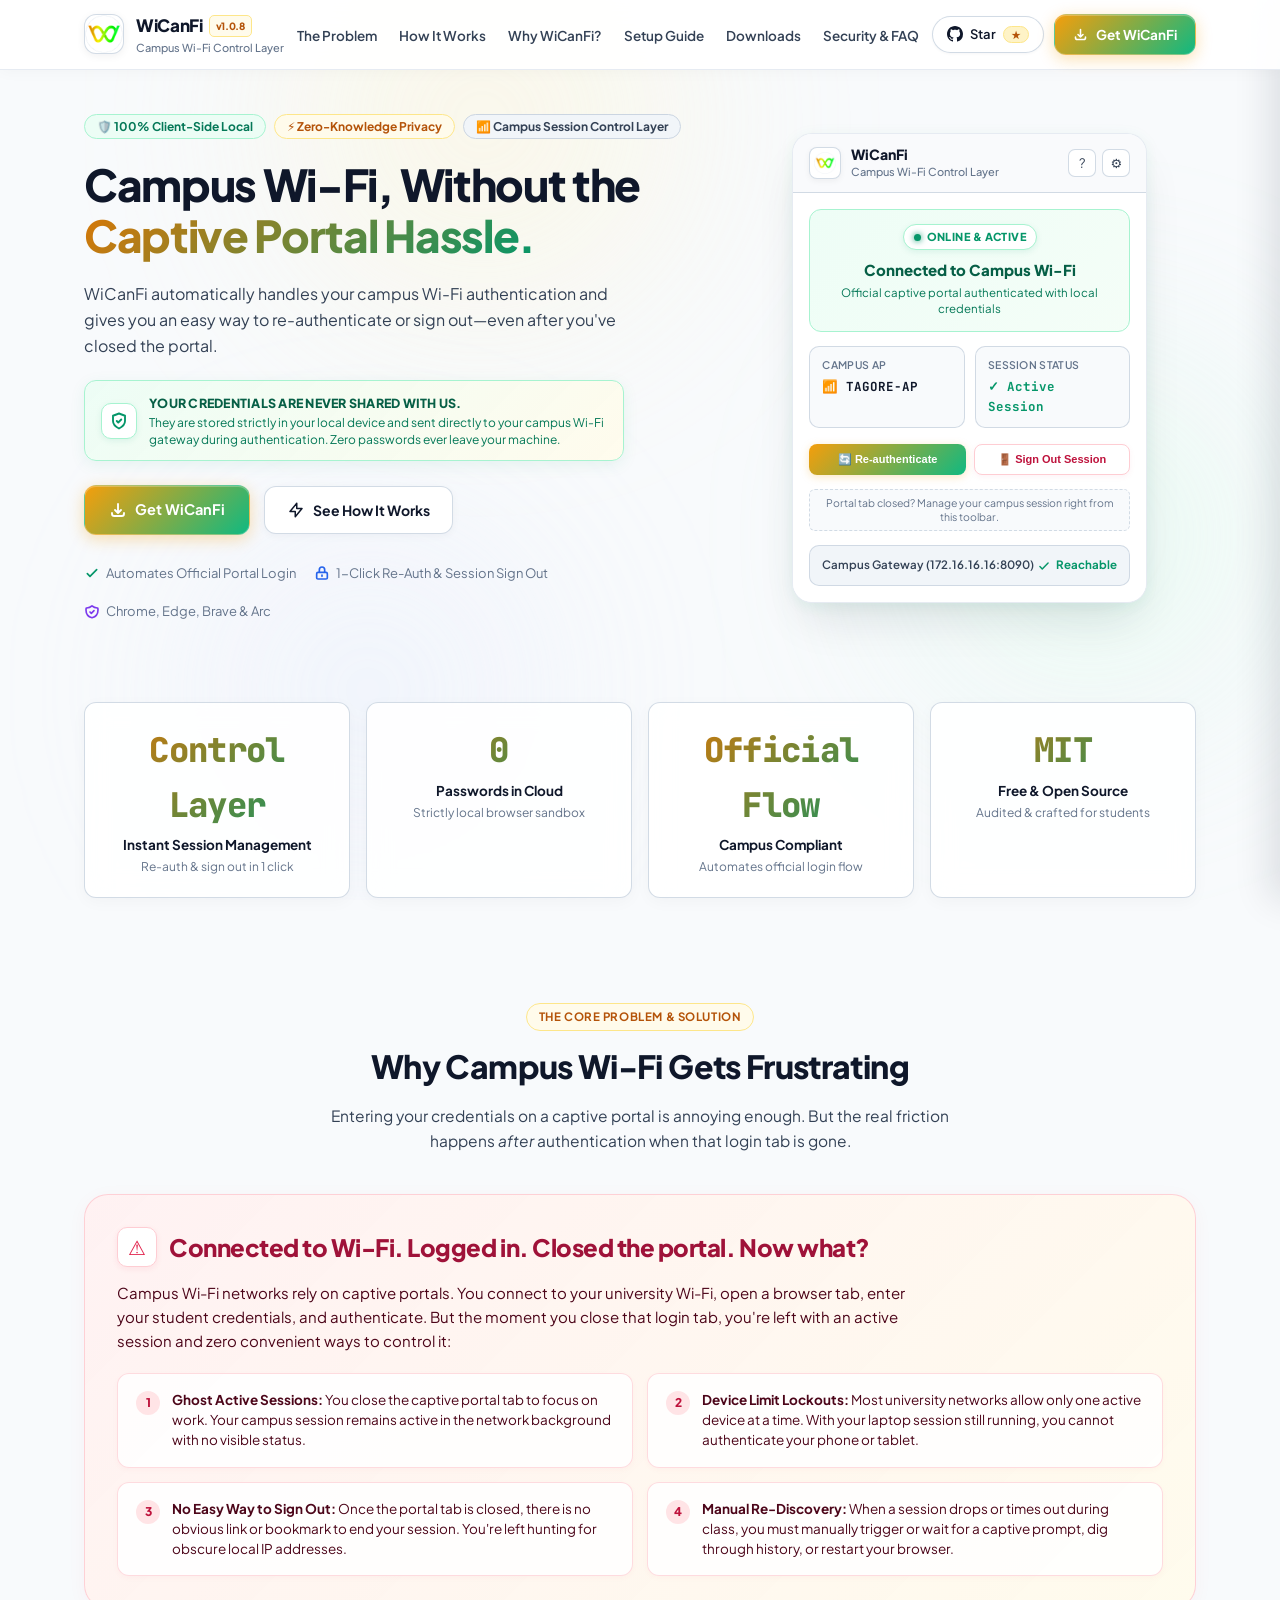
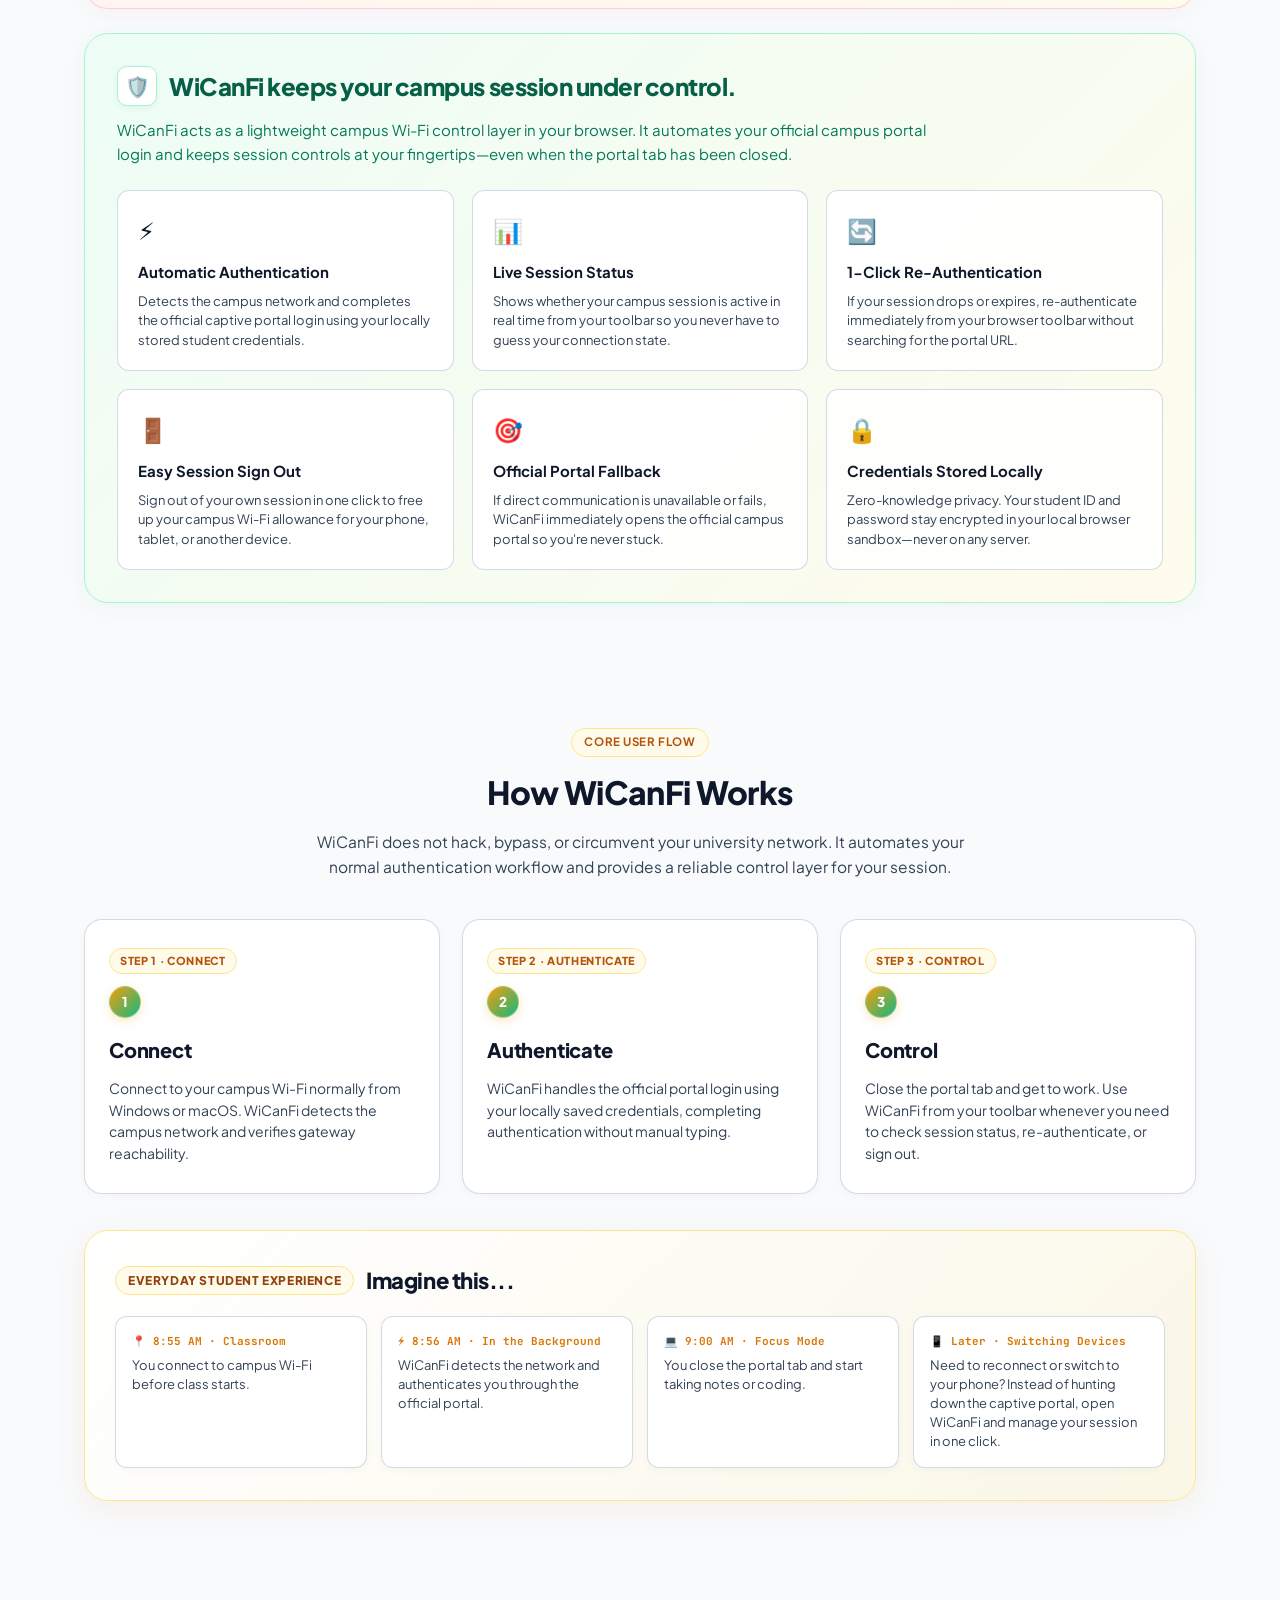
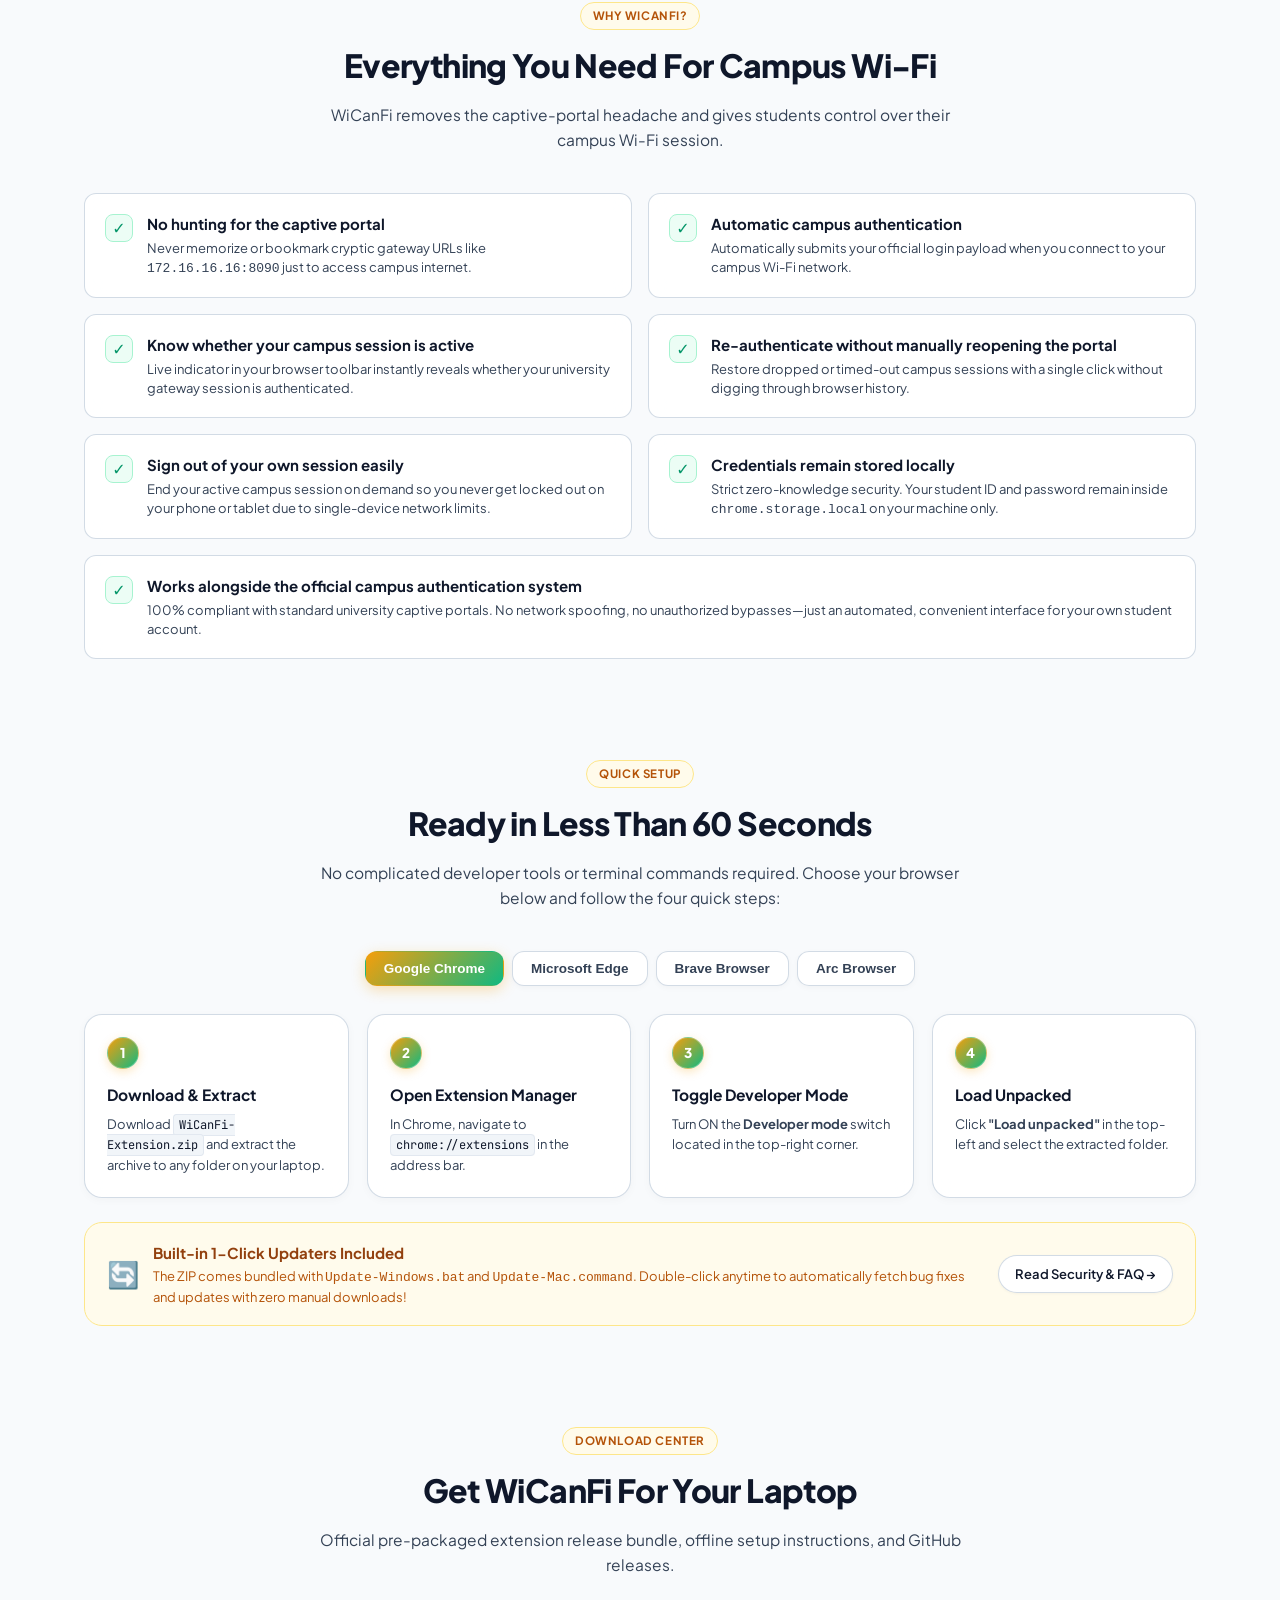
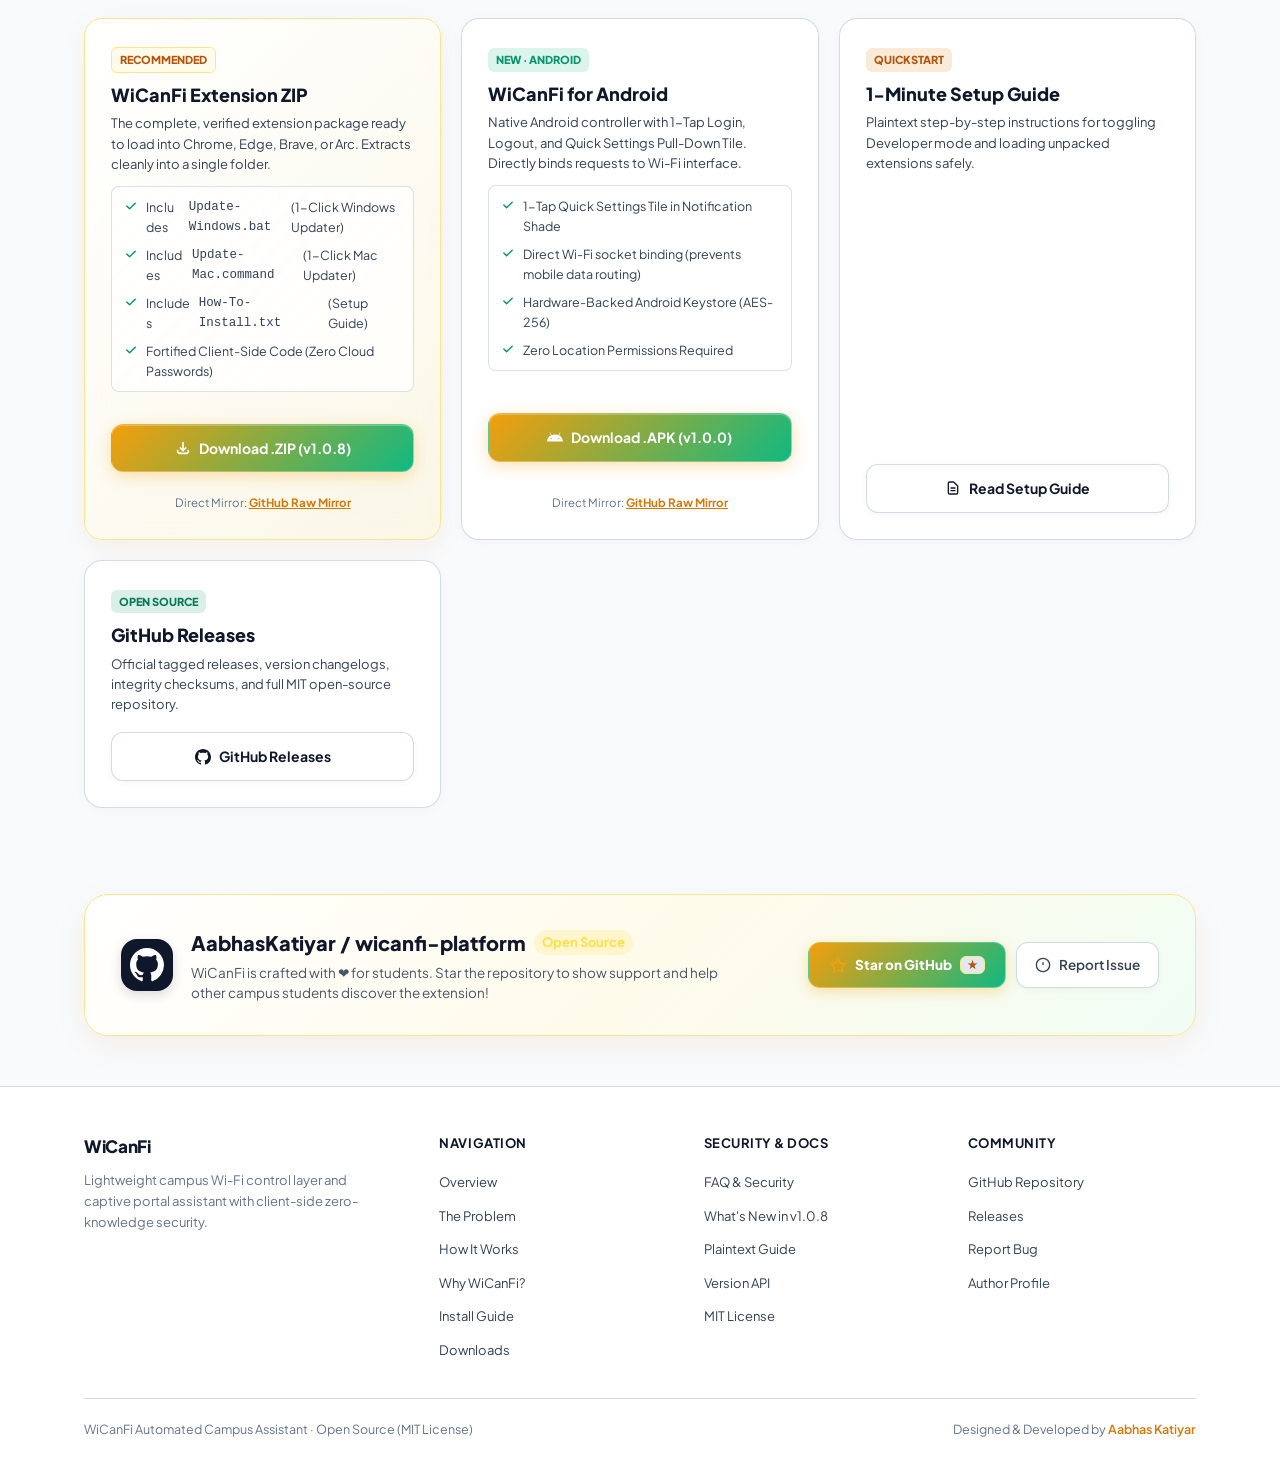
==== commit 2718a415: "chore: initialize WiCanFi public showcase release and documentation" ====
--- a/site/index.html
+++ b/site/index.html
@@ -3,18 +3,47 @@
 <head>
   <meta charset="UTF-8">
   <meta name="viewport" content="width=device-width, initial-scale=1.0">
+  
+  <!-- Primary Meta Tags -->
   <title>WiCanFi — Campus Wi-Fi Control Layer | Captive Portal Assistant</title>
-  <meta name="description" content="WiCanFi automatically handles your campus Wi-Fi authentication and gives you an easy way to re-authenticate or sign out—even after you've closed the portal. 100% local zero-knowledge privacy.">
-  <meta name="keywords" content="campus wifi control layer, captive portal auto login, college wifi re-authenticate, student wifi session logout, wicanfi, aabhas katiyar">
+  <meta name="title" content="WiCanFi — Campus Wi-Fi Control Layer | Captive Portal Assistant">
+  <meta name="description" content="WiCanFi automatically handles campus Wi-Fi captive portal authentication with 1-click re-authentication, instant session logout, and 100% client-side zero-knowledge privacy.">
+  <meta name="keywords" content="campus wifi control layer, captive portal auto login, college wifi re-authenticate, student wifi session logout, captive portal assistant, cyberoam auto login, sophos captive portal, wicanfi, aabhas katiyar">
   <meta name="author" content="Aabhas Katiyar">
+  <meta name="robots" content="index, follow, max-image-preview:large, max-snippet:-1, max-video-preview:-1">
+  <meta name="googlebot" content="index, follow">
   <link rel="canonical" href="https://wicanfi.pages.dev/">
 
-  <!-- Open Graph / Social Sharing -->
+  <!-- Theme Color & Mobile App Experience -->
+  <meta name="theme-color" content="#d97706">
+  <meta name="msapplication-TileColor" content="#d97706">
+  <meta name="application-name" content="WiCanFi">
+  <meta name="apple-mobile-web-app-title" content="WiCanFi">
+  <meta name="apple-mobile-web-app-capable" content="yes">
+  <meta name="apple-mobile-web-app-status-bar-style" content="default">
+  <link rel="manifest" href="site.webmanifest">
+
+  <!-- Open Graph / Facebook -->
   <meta property="og:type" content="website">
+  <meta property="og:site_name" content="WiCanFi">
+  <meta property="og:locale" content="en_US">
   <meta property="og:url" content="https://wicanfi.pages.dev/">
-  <meta property="og:title" content="WiCanFi — Campus Wi-Fi, Without the Captive Portal Hassle">
-  <meta property="og:description" content="WiCanFi automatically handles your campus Wi-Fi authentication and gives you an easy way to re-authenticate or sign out—even after you've closed the portal.">
+  <meta property="og:title" content="WiCanFi — Campus Wi-Fi Control Layer | Captive Portal Assistant">
+  <meta property="og:description" content="Automatic campus captive portal authentication, 1-click re-auth, session logout, and 100% zero-knowledge local privacy. Zero cloud passwords.">
   <meta property="og:image" content="https://wicanfi.pages.dev/assets/wicanfi_logo.png">
+  <meta property="og:image:secure_url" content="https://wicanfi.pages.dev/assets/wicanfi_logo.png">
+  <meta property="og:image:width" content="512">
+  <meta property="og:image:height" content="512">
+  <meta property="og:image:alt" content="WiCanFi Logo and Campus Wi-Fi Control Layer Banner">
+  <meta property="og:image:type" content="image/png">
+
+  <!-- Twitter Card -->
+  <meta name="twitter:card" content="summary">
+  <meta name="twitter:url" content="https://wicanfi.pages.dev/">
+  <meta name="twitter:title" content="WiCanFi — Campus Wi-Fi Control Layer | Captive Portal Assistant">
+  <meta name="twitter:description" content="Automatic captive portal login, instant re-auth & session logout with 100% zero-knowledge local privacy. Built for campus students.">
+  <meta name="twitter:image" content="https://wicanfi.pages.dev/assets/wicanfi_logo.png">
+  <meta name="twitter:creator" content="@AabhasKatiyar">
 
   <!-- Favicons -->
   <link rel="icon" type="image/png" sizes="48x48" href="icons/icon48.png">
@@ -25,7 +54,59 @@
   <link rel="preconnect" href="https://fonts.gstatic.com" crossorigin>
   <link href="https://fonts.googleapis.com/css2?family=JetBrains+Mono:wght@500;600;700&family=Plus+Jakarta+Sans:wght@400;500;600;700;800&display=swap" rel="stylesheet">
 
-  <link rel="stylesheet" href="css/style.css?v=2.7.0">
+  <link rel="stylesheet" href="css/style.css?v=3.2.0">
+
+  <!-- JSON-LD Structured Data for Search Engines -->
+  <script type="application/ld+json">
+  {
+    "@context": "https://schema.org",
+    "@graph": [
+      {
+        "@type": "WebSite",
+        "@id": "https://wicanfi.pages.dev/#website",
+        "url": "https://wicanfi.pages.dev/",
+        "name": "WiCanFi",
+        "description": "Campus Wi-Fi Control Layer and Captive Portal Automation Assistant",
+        "publisher": {
+          "@id": "https://wicanfi.pages.dev/#author"
+        },
+        "inLanguage": "en-US"
+      },
+      {
+        "@type": "SoftwareApplication",
+        "@id": "https://wicanfi.pages.dev/#software",
+        "name": "WiCanFi",
+        "applicationCategory": "UtilitiesApplication",
+        "applicationSubCategory": "NetworkingApplication",
+        "operatingSystem": "Windows, macOS, Linux, ChromeOS",
+        "downloadUrl": "https://wicanfi.pages.dev/WiCanFi-Extension.zip",
+        "softwareVersion": "1.0.8",
+        "fileSize": "602KB",
+        "description": "Client-side campus Wi-Fi control layer and captive portal assistant. Automates captive portal authentication, provides instant re-auth & session logout, and guarantees 100% zero-knowledge local privacy.",
+        "offers": {
+          "@type": "Offer",
+          "price": "0",
+          "priceCurrency": "USD"
+        },
+        "author": {
+          "@id": "https://wicanfi.pages.dev/#author"
+        },
+        "codeRepository": "https://github.com/AabhasKatiyar/wicanfi-platform",
+        "license": "https://github.com/AabhasKatiyar/wicanfi-platform/blob/main/LICENSE"
+      },
+      {
+        "@type": "Person",
+        "@id": "https://wicanfi.pages.dev/#author",
+        "name": "Aabhas Katiyar",
+        "url": "https://github.com/AabhasKatiyar",
+        "sameAs": [
+          "https://github.com/AabhasKatiyar",
+          "https://github.com/AabhasKatiyar/wicanfi-platform"
+        ]
+      }
+    ]
+  }
+  </script>
 </head>
 <body>
 
@@ -141,7 +222,7 @@
           </div>
 
           <h1 class="hero-title">
-            Campus Wi-Fi, Without the <br>
+            Campus Wi-Fi, Without the <br class="desktop-only">
             <span class="hero-title-accent">Captive Portal Hassle.</span>
           </h1>
 
@@ -197,7 +278,7 @@
             
             <div class="mock-popup-header">
               <div class="mock-brand">
-                <img src="icons/icon48.png" alt="WiCanFi" class="mock-logo">
+                <img src="icons/icon48.png" alt="WiCanFi Extension Popup Interface Logo" width="32" height="32" class="mock-logo">
                 <div>
                   <div class="mock-brand-title">WiCanFi</div>
                   <div class="mock-brand-sub">Campus Wi-Fi Control Layer</div>
@@ -609,6 +690,27 @@
 
         <div class="download-card">
           <div>
+            <span class="dl-badge" style="background: rgba(16, 185, 129, 0.15); color: #059669;">New · Android</span>
+            <h3 class="dl-title">WiCanFi for Android</h3>
+            <p class="dl-desc">Native Android controller with 1-Tap Login, Logout, and Quick Settings Pull-Down Tile. Directly binds requests to Wi-Fi interface.</p>
+            <div class="package-includes-box">
+              <span><svg width="14" height="14" fill="#059669" viewBox="0 0 20 20"><path fill-rule="evenodd" d="M16.707 5.293a1 1 0 010 1.414l-8 8a1 1 0 01-1.414 0l-4-4a1 1 0 011.414-1.414L8 12.586l7.293-7.293a1 1 0 011.414 0z" clip-rule="evenodd"></path></svg> 1-Tap Quick Settings Tile in Notification Shade</span>
+              <span><svg width="14" height="14" fill="#059669" viewBox="0 0 20 20"><path fill-rule="evenodd" d="M16.707 5.293a1 1 0 010 1.414l-8 8a1 1 0 01-1.414 0l-4-4a1 1 0 011.414-1.414L8 12.586l7.293-7.293a1 1 0 011.414 0z" clip-rule="evenodd"></path></svg> Direct Wi-Fi socket binding (prevents mobile data routing)</span>
+              <span><svg width="14" height="14" fill="#059669" viewBox="0 0 20 20"><path fill-rule="evenodd" d="M16.707 5.293a1 1 0 010 1.414l-8 8a1 1 0 01-1.414 0l-4-4a1 1 0 011.414-1.414L8 12.586l7.293-7.293a1 1 0 011.414 0z" clip-rule="evenodd"></path></svg> Hardware-Backed Android Keystore (AES-256)</span>
+              <span><svg width="14" height="14" fill="#059669" viewBox="0 0 20 20"><path fill-rule="evenodd" d="M16.707 5.293a1 1 0 010 1.414l-8 8a1 1 0 01-1.414 0l-4-4a1 1 0 011.414-1.414L8 12.586l7.293-7.293a1 1 0 011.414 0z" clip-rule="evenodd"></path></svg> Zero Location Permissions Required</span>
+            </div>
+          </div>
+          <a href="/download/WiCanFi.apk" download="WiCanFi.apk" class="dl-btn dl-btn-primary" style="background: linear-gradient(135deg, #10b981 0%, #059669 100%);" title="Download WiCanFi Android APK">
+            <svg width="16" height="16" fill="currentColor" viewBox="0 0 24 24"><path d="M17.523 15.3414c-.5511 0-.9993-.4486-.9993-.9997s.4482-.9993.9993-.9993c.551 0 .9993.4482.9993.9993.0001.5511-.4483.9997-.9993.9997m-11.046 0c-.5511 0-.9993-.4486-.9993-.9997s.4482-.9993.9993-.9993c.5511 0 .9993.4482.9993.9993 0 .5511-.4482.9997-.9993.9997m11.4045-6.02l1.996-3.4572c.1126-.1951.0456-.4445-.1496-.5571-.195-.1126-.4444-.0456-.557.1495l-2.0223 3.5028C15.5902 8.411 13.856 8.0772 12 8.0772s-3.5902.3338-5.1486.8824L4.8291 5.4566c-.1126-.1951-.362-.2621-.557-.1495-.1952.1126-.2622.362-.1496.5571l1.996 3.4572C2.6884 11.0943.3432 14.6543 0 18.8475h24c-.3432-4.1932-2.6884-7.7532-6.1185-9.5261"/></svg>
+            <span>Download .APK (v1.0.0)</span>
+          </a>
+          <div class="dl-fallback-hint">
+            Direct Mirror: <a href="https://github.com/AabhasKatiyar/wicanfi-platform/raw/main/dist/WiCanFi.apk" target="_blank" download="WiCanFi.apk">GitHub Raw Mirror</a>
+          </div>
+        </div>
+
+        <div class="download-card">
+          <div>
             <span class="dl-badge" style="background: rgba(217, 119, 6, 0.15); color: #b45309;">Quickstart</span>
             <h3 class="dl-title">1-Minute Setup Guide</h3>
             <p class="dl-desc">Plaintext step-by-step instructions for toggling Developer mode and loading unpacked extensions safely.</p>
@@ -719,6 +821,6 @@
     </div>
   </footer>
 
-  <script src="js/main.js?v=2.4.0"></script>
+  <script src="js/main.js?v=3.2.0"></script>
 </body>
 </html>
--- a/site/css/style.css
+++ b/site/css/style.css
@@ -50,6 +50,9 @@
 
 html {
   scroll-behavior: smooth;
+  width: 100%;
+  max-width: 100vw;
+  overflow-x: hidden;
 }
 
 body {
@@ -58,6 +61,8 @@
   color: var(--text-main);
   min-height: 100vh;
   line-height: 1.6;
+  width: 100%;
+  max-width: 100vw;
   overflow-x: hidden;
   -webkit-font-smoothing: antialiased;
   position: relative;
@@ -1929,8 +1934,13 @@
   scroll-margin-top: 90px;
 }
 
-/* ─── Comprehensive Responsive Breakpoints ───────────────────────── */
-
+/* ─── Comprehensive Responsive Breakpoints (Mobile First Optimized) ── */
+
+.desktop-only {
+  display: inline;
+}
+
+/* 1. Laptops and Small Desktops (max-width: 1200px) */
 @media (max-width: 1200px) {
   .nav-menu {
     gap: 14px;
@@ -1940,13 +1950,13 @@
   }
 }
 
-/* 1. iPad Pro & Large Tablets (max-width: 1040px) */
+/* 2. Tablets & iPad Pro (max-width: 1040px) */
 @media (max-width: 1040px) {
   .nav-menu {
-    display: none;
+    display: none !important;
   }
   .nav-toggle {
-    display: flex;
+    display: flex !important;
   }
   .container {
     max-width: 100%;
@@ -1964,18 +1974,40 @@
   }
 }
 
-/* 2. iPad Portrait & Standard Tablets (max-width: 960px) */
-@media (max-width: 960px) {
-  .nav-menu {
+/* 3. Small Tablets, Phablets & Mobile Landscape (max-width: 900px) */
+@media (max-width: 900px) {
+  .desktop-only {
     display: none;
   }
-  .nav-toggle {
-    display: flex;
+  .navbar {
+    position: sticky;
+    top: 0;
+    left: 0;
+    right: 0;
+    width: 100%;
+    margin: 0;
+    border-radius: 0;
+  }
+  .nav-shell {
+    padding: 10px 0;
+    border-radius: 0;
+    background: transparent;
+    border: none;
+    box-shadow: none;
+  }
+  .brand-sub {
+    display: none !important;
+  }
+  .nav-actions .nav-btn-gh {
+    display: none !important;
+  }
+  .nav-actions {
+    gap: 8px;
   }
   .hero-grid {
     grid-template-columns: 1fr;
     text-align: center;
-    gap: 40px;
+    gap: 36px;
   }
   .hero-content {
     display: flex;
@@ -1988,12 +2020,13 @@
   .hero-desc {
     margin-left: auto;
     margin-right: auto;
-    max-width: 620px;
+    max-width: 580px;
   }
   .hero-privacy-guarantee {
     margin-left: auto;
     margin-right: auto;
     text-align: left;
+    max-width: 540px;
   }
   .hero-cta-group {
     justify-content: center;
@@ -2005,6 +2038,12 @@
     width: 100%;
     display: flex;
     justify-content: center;
+    padding: 0 4px;
+  }
+  .real-popup-mockup {
+    width: 100%;
+    max-width: 380px;
+    margin: 0 auto;
   }
   .metrics-grid {
     grid-template-columns: repeat(2, 1fr);
@@ -2036,7 +2075,7 @@
   .github-banner {
     flex-direction: column;
     text-align: center;
-    padding: 28px 24px;
+    padding: 26px 20px;
   }
   .gh-banner-left {
     flex-direction: column;
@@ -2052,7 +2091,7 @@
   }
 }
 
-/* 3. Phablets & Small Tablets (max-width: 768px) */
+/* 4. Small Tablets & Large Phones (max-width: 768px) */
 @media (max-width: 768px) {
   .hero-title {
     font-size: clamp(28px, 6.5vw, 38px);
@@ -2061,12 +2100,12 @@
     font-size: 15px;
   }
   .section {
-    padding: 40px 0;
+    padding: 36px 0;
   }
   .problem-box,
   .solution-box,
   .scenario-card {
-    padding: 24px 20px;
+    padding: 22px 18px;
   }
   .install-tabs-nav {
     gap: 6px;
@@ -2075,40 +2114,75 @@
     font-size: 13px;
     padding: 8px 14px;
   }
-}
-
-/* 4. Standard Mobile Phones (max-width: 640px) */
+  .solution-grid,
+  .steps-grid,
+  .scenario-timeline {
+    grid-template-columns: 1fr;
+  }
+}
+
+/* 5. Standard Mobile Phones (max-width: 640px) */
 @media (max-width: 640px) {
   .container {
-    padding: 0 14px;
+    padding: 0 16px;
+    width: 100%;
+    max-width: 100%;
+    box-sizing: border-box;
   }
   .navbar {
-    top: 8px;
-    margin-bottom: 16px;
+    position: sticky;
+    top: 0;
+    left: 0;
+    right: 0;
+    width: 100%;
+    margin: 0;
+    border-radius: 0;
+    background: rgba(255, 255, 255, 0.96);
+    box-shadow: 0 1px 4px rgba(15, 23, 42, 0.04);
   }
   .nav-shell {
-    padding: 8px 14px;
+    padding: 10px 0;
+    border-radius: 0;
+  }
+  .brand-logo-wrap {
+    width: 34px;
+    height: 34px;
+    border-radius: 10px;
+  }
+  .brand-title {
+    font-size: 16px;
+  }
+  .brand-sub {
+    display: none !important;
   }
   .nav-actions {
     gap: 8px;
   }
   .nav-actions .nav-btn-gh {
-    display: none;
+    display: none !important;
   }
   .nav-actions .nav-btn-download {
-    padding: 8px 14px;
-    font-size: 12.5px;
+    padding: 7px 12px;
+    font-size: 12px;
+    border-radius: 8px;
+    gap: 5px;
+  }
+  .nav-toggle {
+    width: 36px;
+    height: 36px;
+    padding: 7px;
   }
   .hero-section {
-    padding: 20px 0 36px;
+    padding: 24px 0 36px;
   }
   .hero-title {
-    font-size: clamp(24px, 7vw, 32px);
-    line-height: 1.2;
+    font-size: clamp(26px, 7vw, 33px);
+    line-height: 1.22;
     margin-bottom: 14px;
   }
   .hero-desc {
-    font-size: 14px;
+    font-size: 14.5px;
+    line-height: 1.6;
     margin-bottom: 18px;
   }
   .hero-badge-strip {
@@ -2117,7 +2191,7 @@
   }
   .pill-badge {
     font-size: 11px;
-    padding: 3px 10px;
+    padding: 3px 9px;
   }
   .hero-privacy-guarantee {
     padding: 10px 12px;
@@ -2126,8 +2200,8 @@
     margin-bottom: 20px;
   }
   .privacy-guarantee-badge {
-    width: 32px;
-    height: 32px;
+    width: 30px;
+    height: 30px;
   }
   .privacy-guarantee-title {
     font-size: 11px;
@@ -2146,58 +2220,77 @@
     width: 100%;
     justify-content: center;
     padding: 12px 18px;
+    font-size: 14.5px;
   }
   .hero-check-row {
     flex-direction: column;
-    align-items: flex-start;
+    align-items: center;
     gap: 8px;
     width: 100%;
-    max-width: 320px;
     margin: 0 auto;
     font-size: 12.5px;
   }
+  .real-popup-mockup {
+    width: 100%;
+    max-width: 100%;
+  }
+  .mock-body {
+    padding: 14px 12px;
+  }
+  .mock-grid {
+    grid-template-columns: 1fr 1fr;
+    gap: 8px;
+  }
+  .mock-actions-row {
+    gap: 6px;
+  }
+  .mock-btn-auth,
+  .mock-btn-logout {
+    font-size: 11px;
+    padding: 8px 6px;
+  }
   .metrics-strip {
-    padding: 10px 0 32px;
+    padding: 10px 0 28px;
   }
   .metrics-grid {
     grid-template-columns: repeat(2, 1fr);
     gap: 10px;
   }
   .metric-item {
-    padding: 14px 8px;
+    padding: 12px 8px;
   }
   .metric-val {
+    font-size: 20px;
+  }
+  .metric-title {
+    font-size: 11.5px;
+  }
+  .metric-sub {
+    font-size: 10.5px;
+  }
+  .section-head {
+    margin-bottom: 22px;
+  }
+  .section-title {
     font-size: 22px;
   }
-  .metric-title {
-    font-size: 12px;
-  }
-  .metric-sub {
-    font-size: 11px;
-  }
-  .section-head {
-    margin-bottom: 24px;
-  }
-  .section-title {
-    font-size: 24px;
-  }
   .section-desc {
-    font-size: 14px;
+    font-size: 13.5px;
   }
   .problem-box,
   .solution-box,
   .scenario-card {
-    padding: 20px 16px;
+    padding: 18px 14px;
     border-radius: var(--radius-lg);
   }
   .problem-box-title,
   .solution-box-title,
   .scenario-title {
-    font-size: 19px;
+    font-size: 18px;
   }
   .problem-lead-text,
   .solution-lead-text {
-    font-size: 13.5px;
+    font-size: 13px;
   }
   .problem-point-card,
   .solution-card,
@@ -2206,7 +2299,7 @@
   .why-card,
   .step-card,
   .download-card {
-    padding: 16px;
+    padding: 16px 14px;
   }
   .install-tabs-nav {
     display: grid;
@@ -2219,15 +2312,6 @@
     padding: 9px 8px;
     font-size: 12px;
   }
-  .steps-grid {
-    grid-template-columns: 1fr;
-  }
-  .solution-grid {
-    grid-template-columns: 1fr;
-  }
-  .scenario-timeline {
-    grid-template-columns: 1fr;
-  }
   .github-banner {
     padding: 20px 16px;
   }
@@ -2240,7 +2324,7 @@
     justify-content: center;
   }
   .footer {
-    padding: 32px 0 20px;
+    padding: 30px 0 20px;
   }
   .footer-grid {
     grid-template-columns: 1fr;
@@ -2261,24 +2345,29 @@
   }
 }
 
-/* 5. Compact Smartphones (max-width: 380px) */
+/* 6. Compact Mobile Phones (max-width: 380px) */
 @media (max-width: 380px) {
-  .brand-sub {
-    display: none;
+  .container {
+    padding: 0 10px;
   }
   .brand-title {
     font-size: 15px;
   }
+  .brand-badge {
+    font-size: 9px;
+    padding: 1px 4px;
+  }
   .nav-actions .nav-btn-download span {
-    display: none;
+    font-size: 11px;
   }
   .nav-actions .nav-btn-download {
-    padding: 8px 10px;
+    padding: 6px 10px;
+  }
+  .hero-title {
+    font-size: 23px;
   }
   .metrics-grid {
     grid-template-columns: 1fr;
   }
-  .hero-title {
-    font-size: 22px;
-  }
-}
+}
+
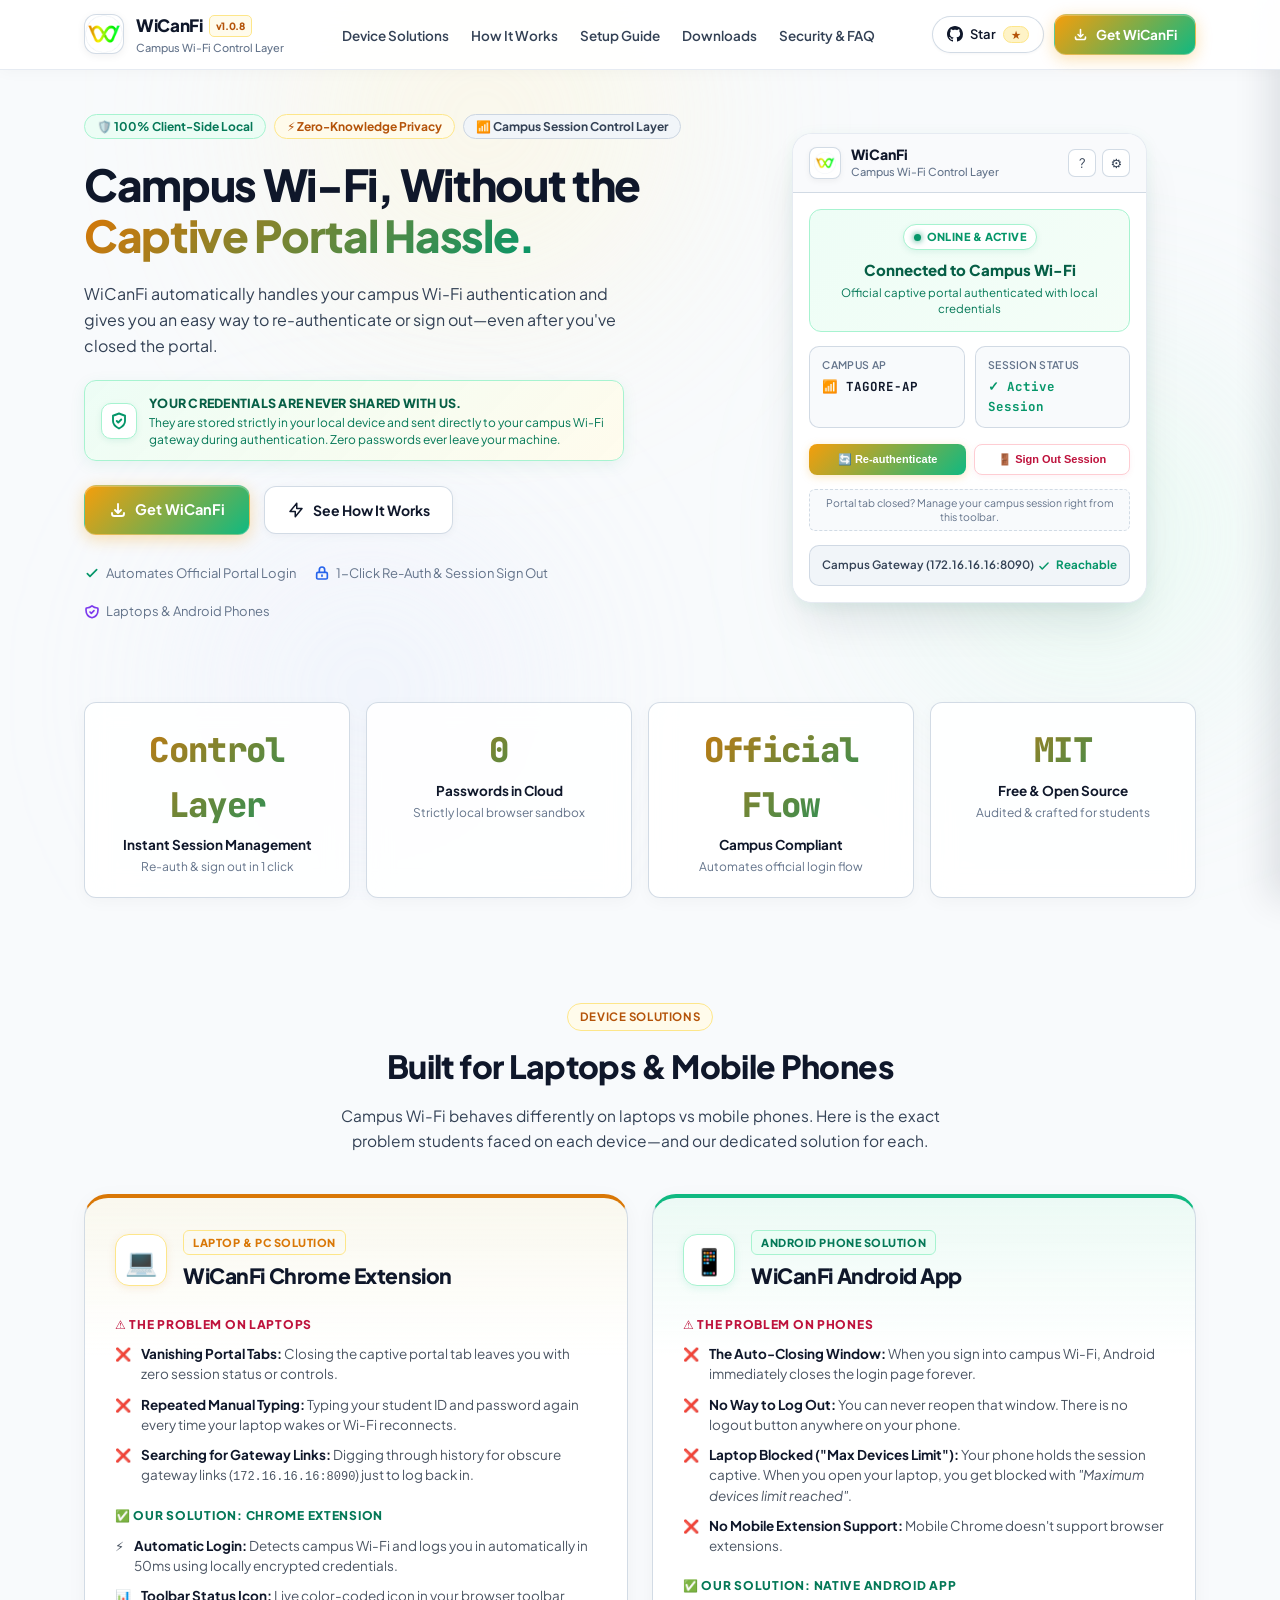
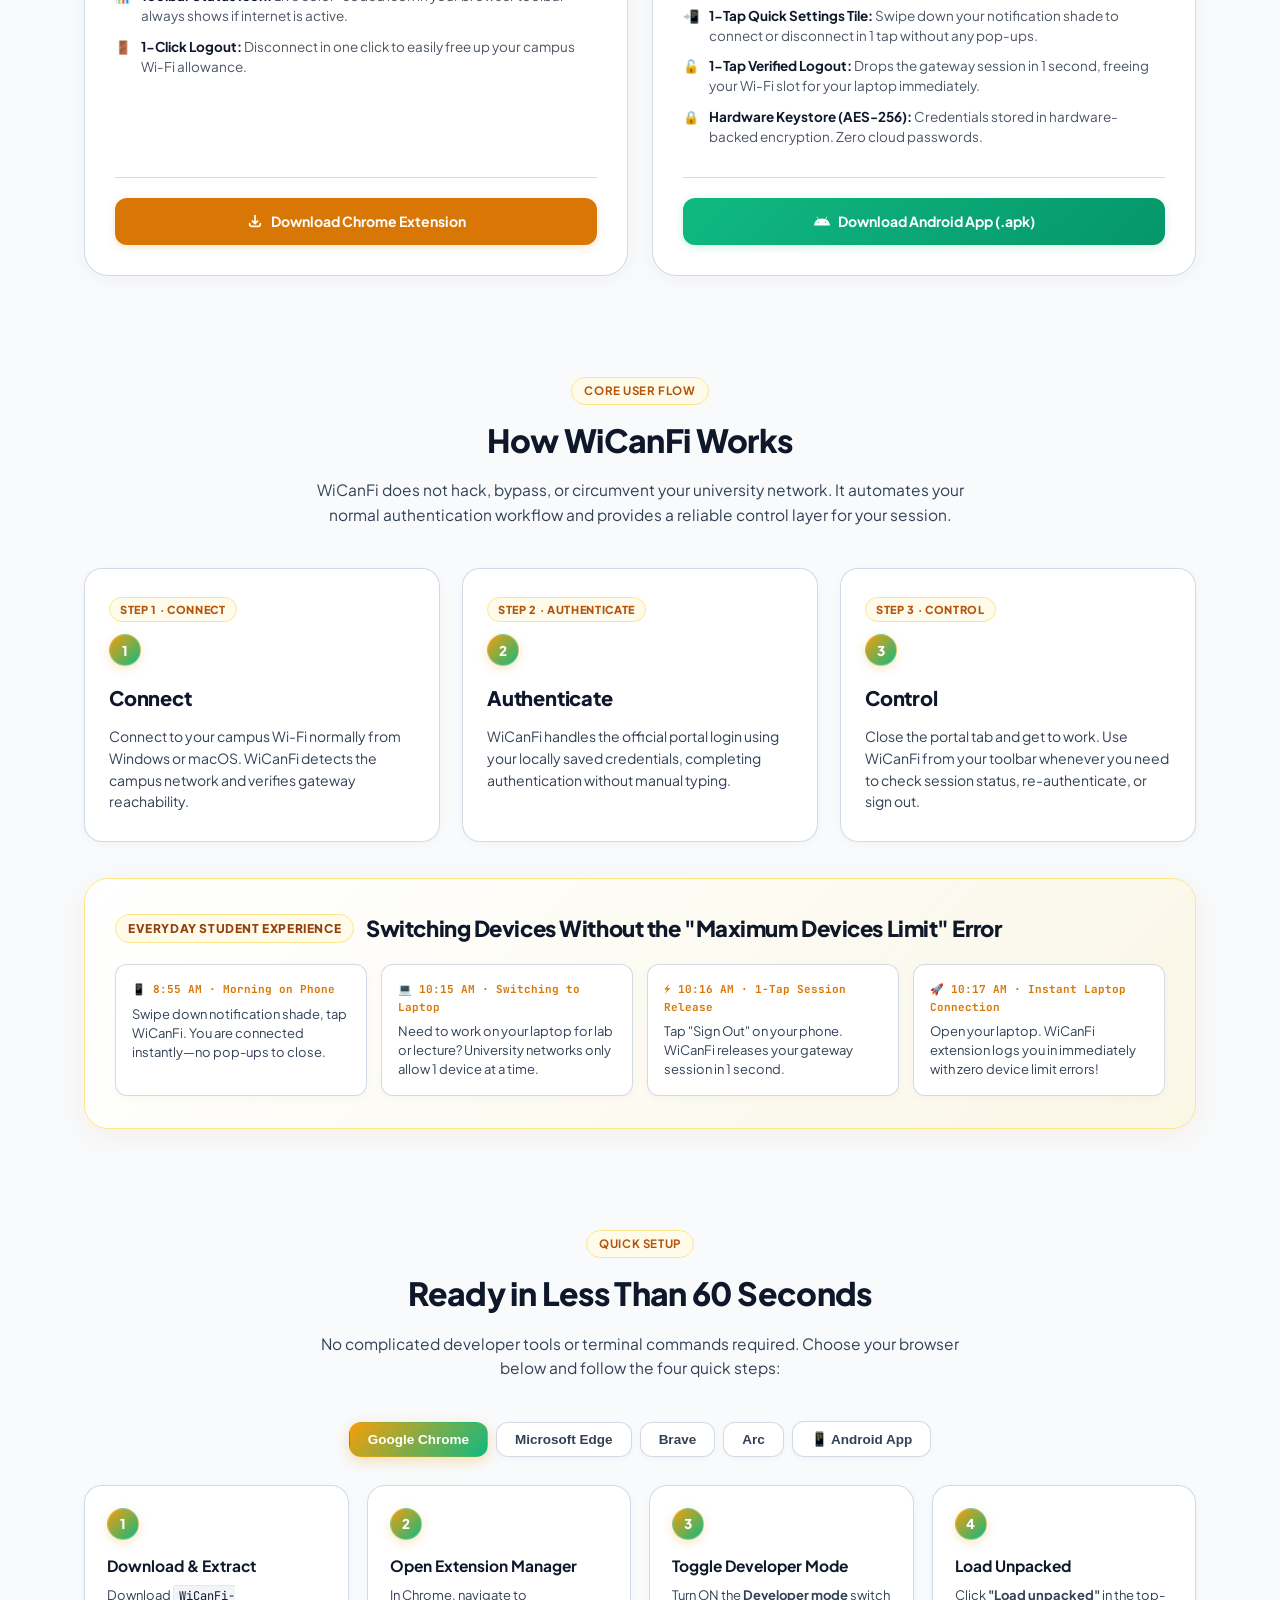
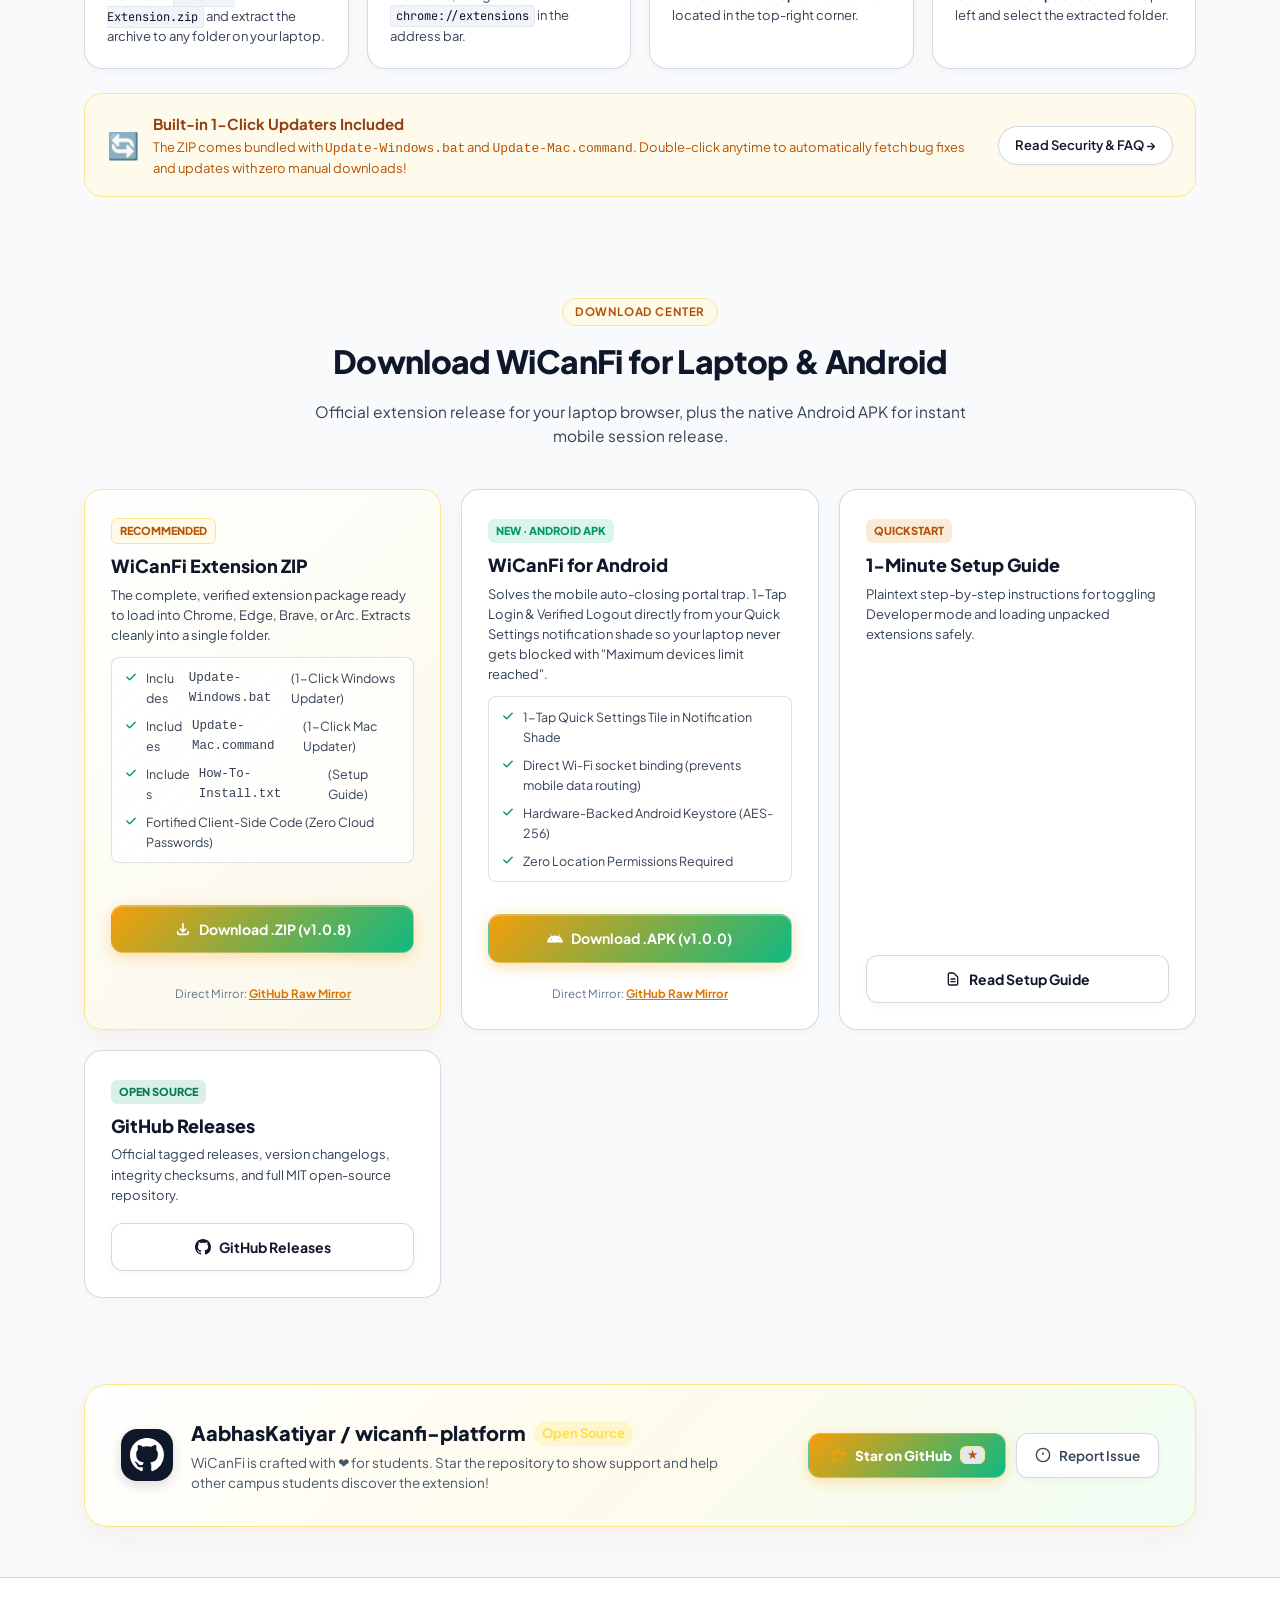
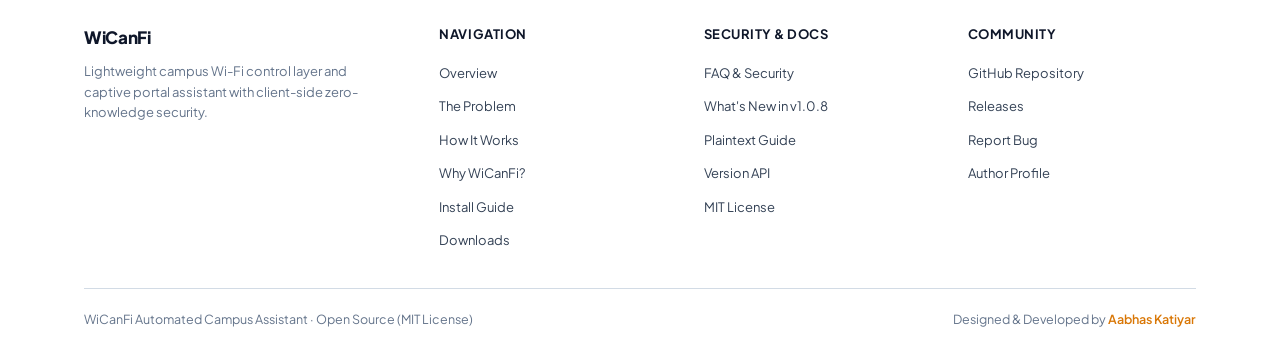
==== commit 8e9c7c10: "chore: initialize WiCanFi public showcase release and documentation" ====
--- a/site/index.html
+++ b/site/index.html
@@ -54,7 +54,7 @@
   <link rel="preconnect" href="https://fonts.gstatic.com" crossorigin>
   <link href="https://fonts.googleapis.com/css2?family=JetBrains+Mono:wght@500;600;700&family=Plus+Jakarta+Sans:wght@400;500;600;700;800&display=swap" rel="stylesheet">
 
-  <link rel="stylesheet" href="css/style.css?v=3.2.0">
+  <link rel="stylesheet" href="css/style.css?v=3.3.0">
 
   <!-- JSON-LD Structured Data for Search Engines -->
   <script type="application/ld+json">
@@ -135,9 +135,8 @@
         </a>
 
         <ul class="nav-menu">
-          <li><a href="#problem" class="nav-link">The Problem</a></li>
+          <li><a href="#problem" class="nav-link">Device Solutions</a></li>
           <li><a href="#how-it-works" class="nav-link">How It Works</a></li>
-          <li><a href="#why-wicanfi" class="nav-link">Why WiCanFi?</a></li>
           <li><a href="#install" class="nav-link">Setup Guide</a></li>
           <li><a href="#downloads" class="nav-link">Downloads</a></li>
           <li><a href="faq.html" class="nav-link">Security &amp; FAQ</a></li>
@@ -182,9 +181,8 @@
 
       <div class="mobile-drawer-body">
         <ul class="mobile-nav-links">
-          <li><a href="#problem" class="mobile-nav-link"><span class="m-icon">⚠️</span> The Problem</a></li>
+          <li><a href="#problem" class="mobile-nav-link"><span class="m-icon">💻</span> Device Solutions</a></li>
           <li><a href="#how-it-works" class="mobile-nav-link"><span class="m-icon">⚡</span> How It Works</a></li>
-          <li><a href="#why-wicanfi" class="mobile-nav-link"><span class="m-icon">🎯</span> Why WiCanFi?</a></li>
           <li><a href="#install" class="mobile-nav-link"><span class="m-icon">🛠️</span> Setup Guide</a></li>
           <li><a href="#downloads" class="mobile-nav-link"><span class="m-icon">📦</span> Downloads</a></li>
           <li><a href="faq.html" class="mobile-nav-link"><span class="m-icon">🛡️</span> Security &amp; FAQ</a></li>
@@ -267,7 +265,7 @@
             </div>
             <div class="hero-check-item">
               <svg width="16" height="16" fill="none" stroke="#7c3aed" stroke-width="2.5" viewBox="0 0 24 24"><path stroke-linecap="round" stroke-linejoin="round" d="M9 12l2 2 4-4m5.618-4.016A11.955 11.955 0 0112 2.944a11.955 11.955 0 01-8.618 3.04A12.02 12.02 0 003 9c0 5.591 3.824 10.29 9 11.622 5.176-1.332 9-6.03 9-11.622 0-1.042-.133-2.052-.382-3.016z"/></svg>
-              <span>Chrome, Edge, Brave &amp; Arc</span>
+              <span>Laptops &amp; Android Phones</span>
             </div>
           </div>
         </div>
@@ -366,92 +364,146 @@
       </div>
     </section>
 
-    <!-- Problem & Solution Section -->
+    <!-- Problem & Solution Section: Laptop & Mobile -->
     <section class="section" id="problem">
       <div class="section-head">
-        <span class="section-pill">The Core Problem &amp; Solution</span>
-        <h2 class="section-title">Why Campus Wi-Fi Gets Frustrating</h2>
+        <span class="section-pill">Device Solutions</span>
+        <h2 class="section-title">Built for Laptops &amp; Mobile Phones</h2>
         <p class="section-desc">
-          Entering your credentials on a captive portal is annoying enough. But the real friction happens <em>after</em> authentication when that login tab is gone.
+          Campus Wi-Fi behaves differently on laptops vs mobile phones. Here is the exact problem students faced on each device—and our dedicated solution for each.
         </p>
       </div>
 
-      <!-- Problem Card -->
-      <div class="problem-box">
-        <div class="problem-box-head">
-          <div class="problem-box-icon">⚠️</div>
-          <h3 class="problem-box-title">Connected to Wi-Fi. Logged in. Closed the portal. Now what?</h3>
-        </div>
-        <p class="problem-lead-text">
-          Campus Wi-Fi networks rely on captive portals. You connect to your university Wi-Fi, open a browser tab, enter your student credentials, and authenticate. But the moment you close that login tab, you're left with an active session and zero convenient ways to control it:
-        </p>
-        <div class="problem-points-grid">
-          <div class="problem-point-card">
-            <div class="problem-point-num">1</div>
-            <div class="problem-point-text"><strong>Ghost Active Sessions:</strong> You close the captive portal tab to focus on work. Your campus session remains active in the network background with no visible status.</div>
-          </div>
-          <div class="problem-point-card">
-            <div class="problem-point-num">2</div>
-            <div class="problem-point-text"><strong>Device Limit Lockouts:</strong> Most university networks allow only one active device at a time. With your laptop session still running, you cannot authenticate your phone or tablet.</div>
-          </div>
-          <div class="problem-point-card">
-            <div class="problem-point-num">3</div>
-            <div class="problem-point-text"><strong>No Easy Way to Sign Out:</strong> Once the portal tab is closed, there is no obvious link or bookmark to end your session. You're left hunting for obscure local IP addresses.</div>
-          </div>
-          <div class="problem-point-card">
-            <div class="problem-point-num">4</div>
-            <div class="problem-point-text"><strong>Manual Re-Discovery:</strong> When a session drops or times out during class, you must manually trigger or wait for a captive prompt, dig through history, or restart your browser.</div>
-          </div>
-        </div>
-      </div>
-
-      <!-- Solution Card -->
-      <div class="solution-box">
-        <div class="solution-box-head">
-          <div class="solution-box-icon">🛡️</div>
-          <h3 class="solution-box-title">WiCanFi keeps your campus session under control.</h3>
-        </div>
-        <p class="solution-lead-text">
-          WiCanFi acts as a lightweight campus Wi-Fi control layer in your browser. It automates your official campus portal login and keeps session controls at your fingertips—even when the portal tab has been closed.
-        </p>
-
-        <div class="solution-grid">
-          <div class="solution-card">
-            <div class="solution-card-icon">⚡</div>
-            <h4 class="solution-card-title">Automatic Authentication</h4>
-            <p class="solution-card-desc">Detects the campus network and completes the official captive portal login using your locally stored student credentials.</p>
-          </div>
-
-          <div class="solution-card">
-            <div class="solution-card-icon">📊</div>
-            <h4 class="solution-card-title">Live Session Status</h4>
-            <p class="solution-card-desc">Shows whether your campus session is active in real time from your toolbar so you never have to guess your connection state.</p>
-          </div>
-
-          <div class="solution-card">
-            <div class="solution-card-icon">🔄</div>
-            <h4 class="solution-card-title">1-Click Re-Authentication</h4>
-            <p class="solution-card-desc">If your session drops or expires, re-authenticate immediately from your browser toolbar without searching for the portal URL.</p>
-          </div>
-
-          <div class="solution-card">
-            <div class="solution-card-icon">🚪</div>
-            <h4 class="solution-card-title">Easy Session Sign Out</h4>
-            <p class="solution-card-desc">Sign out of your own session in one click to free up your campus Wi-Fi allowance for your phone, tablet, or another device.</p>
-          </div>
-
-          <div class="solution-card">
-            <div class="solution-card-icon">🎯</div>
-            <h4 class="solution-card-title">Official Portal Fallback</h4>
-            <p class="solution-card-desc">If direct communication is unavailable or fails, WiCanFi immediately opens the official campus portal so you're never stuck.</p>
-          </div>
-
-          <div class="solution-card">
-            <div class="solution-card-icon">🔒</div>
-            <h4 class="solution-card-title">Credentials Stored Locally</h4>
-            <p class="solution-card-desc">Zero-knowledge privacy. Your student ID and password stay encrypted in your local browser sandbox—never on any server.</p>
-          </div>
-        </div>
+      <div class="devices-showcase-grid">
+
+        <!-- 1. Laptop & Desktop Solution -->
+        <div class="device-card device-card-laptop">
+          <div>
+            <div class="device-card-header">
+              <div class="device-icon-box device-icon-laptop">💻</div>
+              <div class="device-title-wrap">
+                <span class="device-pill device-pill-amber">Laptop &amp; PC Solution</span>
+                <h3>WiCanFi Chrome Extension</h3>
+              </div>
+            </div>
+
+            <!-- Problem on Laptops -->
+            <div class="device-sub-block">
+              <div class="device-sub-header device-sub-header-problem">
+                <span>⚠️ The Problem on Laptops</span>
+              </div>
+              <ul class="device-points-list">
+                <li class="device-point-item">
+                  <span class="device-point-icon">❌</span>
+                  <span><strong>Vanishing Portal Tabs:</strong> Closing the captive portal tab leaves you with zero session status or controls.</span>
+                </li>
+                <li class="device-point-item">
+                  <span class="device-point-icon">❌</span>
+                  <span><strong>Repeated Manual Typing:</strong> Typing your student ID and password again every time your laptop wakes or Wi-Fi reconnects.</span>
+                </li>
+                <li class="device-point-item">
+                  <span class="device-point-icon">❌</span>
+                  <span><strong>Searching for Gateway Links:</strong> Digging through history for obscure gateway links (<code style="font-size:12px;">172.16.16.16:8090</code>) just to log back in.</span>
+                </li>
+              </ul>
+            </div>
+
+            <!-- Solution on Laptops -->
+            <div class="device-sub-block">
+              <div class="device-sub-header device-sub-header-solution">
+                <span>✅ Our Solution: Chrome Extension</span>
+              </div>
+              <ul class="device-points-list">
+                <li class="device-point-item">
+                  <span class="device-point-icon">⚡</span>
+                  <span><strong>Automatic Login:</strong> Detects campus Wi-Fi and logs you in automatically in 50ms using locally encrypted credentials.</span>
+                </li>
+                <li class="device-point-item">
+                  <span class="device-point-icon">📊</span>
+                  <span><strong>Toolbar Status Icon:</strong> Live color-coded icon in your browser toolbar always shows if internet is active.</span>
+                </li>
+                <li class="device-point-item">
+                  <span class="device-point-icon">🚪</span>
+                  <span><strong>1-Click Logout:</strong> Disconnect in one click to easily free up your campus Wi-Fi allowance.</span>
+                </li>
+              </ul>
+            </div>
+          </div>
+
+          <div class="device-card-footer">
+            <a href="/WiCanFi-Extension.zip" download="WiCanFi-Extension.zip" class="device-cta-btn device-cta-laptop">
+              <svg width="16" height="16" fill="none" stroke="currentColor" stroke-width="2.5" viewBox="0 0 24 24"><path stroke-linecap="round" stroke-linejoin="round" d="M4 16v1a3 3 0 003 3h10a3 3 0 003-3v-1m-4-4l-4 4m0 0l-4-4m4 4V4"/></svg>
+              <span>Download Chrome Extension</span>
+            </a>
+          </div>
+        </div>
+
+        <!-- 2. Mobile / Android Solution -->
+        <div class="device-card device-card-mobile">
+          <div>
+            <div class="device-card-header">
+              <div class="device-icon-box device-icon-mobile">📱</div>
+              <div class="device-title-wrap">
+                <span class="device-pill device-pill-emerald">Android Phone Solution</span>
+                <h3>WiCanFi Android App</h3>
+              </div>
+            </div>
+
+            <!-- Problem on Mobile -->
+            <div class="device-sub-block">
+              <div class="device-sub-header device-sub-header-problem">
+                <span>⚠️ The Problem on Phones</span>
+              </div>
+              <ul class="device-points-list">
+                <li class="device-point-item">
+                  <span class="device-point-icon">❌</span>
+                  <span><strong>The Auto-Closing Window:</strong> When you sign into campus Wi-Fi, Android immediately closes the login page forever.</span>
+                </li>
+                <li class="device-point-item">
+                  <span class="device-point-icon">❌</span>
+                  <span><strong>No Way to Log Out:</strong> You can never reopen that window. There is no logout button anywhere on your phone.</span>
+                </li>
+                <li class="device-point-item">
+                  <span class="device-point-icon">❌</span>
+                  <span><strong>Laptop Blocked ("Max Devices Limit"):</strong> Your phone holds the session captive. When you open your laptop, you get blocked with <em>"Maximum devices limit reached"</em>.</span>
+                </li>
+                <li class="device-point-item">
+                  <span class="device-point-icon">❌</span>
+                  <span><strong>No Mobile Extension Support:</strong> Mobile Chrome doesn't support browser extensions.</span>
+                </li>
+              </ul>
+            </div>
+
+            <!-- Solution on Mobile -->
+            <div class="device-sub-block">
+              <div class="device-sub-header device-sub-header-solution">
+                <span>✅ Our Solution: Native Android App</span>
+              </div>
+              <ul class="device-points-list">
+                <li class="device-point-item">
+                  <span class="device-point-icon">📲</span>
+                  <span><strong>1-Tap Quick Settings Tile:</strong> Swipe down your notification shade to connect or disconnect in 1 tap without any pop-ups.</span>
+                </li>
+                <li class="device-point-item">
+                  <span class="device-point-icon">🔓</span>
+                  <span><strong>1-Tap Verified Logout:</strong> Drops the gateway session in 1 second, freeing your Wi-Fi slot for your laptop immediately.</span>
+                </li>
+                <li class="device-point-item">
+                  <span class="device-point-icon">🔒</span>
+                  <span><strong>Hardware Keystore (AES-256):</strong> Credentials stored in hardware-backed encryption. Zero cloud passwords.</span>
+                </li>
+              </ul>
+            </div>
+          </div>
+
+          <div class="device-card-footer">
+            <a href="/download/WiCanFi.apk" download="WiCanFi.apk" class="device-cta-btn device-cta-mobile">
+              <svg width="16" height="16" fill="currentColor" viewBox="0 0 24 24"><path d="M17.523 15.3414c-.5511 0-.9993-.4486-.9993-.9997s.4482-.9993.9993-.9993c.551 0 .9993.4482.9993.9993.0001.5511-.4483.9997-.9993.9997m-11.046 0c-.5511 0-.9993-.4486-.9993-.9997s.4482-.9993.9993-.9993c.5511 0 .9993.4482.9993.9993 0 .5511-.4482.9997-.9993.9997m11.4045-6.02l1.996-3.4572c.1126-.1951.0456-.4445-.1496-.5571-.195-.1126-.4444-.0456-.557.1495l-2.0223 3.5028C15.5902 8.411 13.856 8.0772 12 8.0772s-3.5902.3338-5.1486.8824L4.8291 5.4566c-.1126-.1951-.362-.2621-.557-.1495-.1952.1126-.2622.362-.1496.5571l1.996 3.4572C2.6884 11.0943.3432 14.6543 0 18.8475h24c-.3432-4.1932-2.6884-7.7532-6.1185-9.5261"/></svg>
+              <span>Download Android App (.apk)</span>
+            </a>
+          </div>
+        </div>
+
       </div>
     </section>
 
@@ -498,97 +550,29 @@
       <div class="scenario-card" id="scenario">
         <div class="scenario-header">
           <span class="scenario-badge">Everyday Student Experience</span>
-          <h3 class="scenario-title">Imagine this...</h3>
+          <h3 class="scenario-title">Switching Devices Without the "Maximum Devices Limit" Error</h3>
         </div>
         <div class="scenario-timeline">
           <div class="scenario-step">
-            <span class="scenario-step-time">📍 8:55 AM · Classroom</span>
-            <p class="scenario-step-text">You connect to campus Wi-Fi before class starts.</p>
+            <span class="scenario-step-time">📱 8:55 AM · Morning on Phone</span>
+            <p class="scenario-step-text">Swipe down notification shade, tap WiCanFi. You are connected instantly—no pop-ups to close.</p>
           </div>
           <div class="scenario-step">
-            <span class="scenario-step-time">⚡ 8:56 AM · In the Background</span>
-            <p class="scenario-step-text">WiCanFi detects the network and authenticates you through the official portal.</p>
+            <span class="scenario-step-time">💻 10:15 AM · Switching to Laptop</span>
+            <p class="scenario-step-text">Need to work on your laptop for lab or lecture? University networks only allow 1 device at a time.</p>
           </div>
           <div class="scenario-step">
-            <span class="scenario-step-time">💻 9:00 AM · Focus Mode</span>
-            <p class="scenario-step-text">You close the portal tab and start taking notes or coding.</p>
+            <span class="scenario-step-time">⚡ 10:16 AM · 1-Tap Session Release</span>
+            <p class="scenario-step-text">Tap "Sign Out" on your phone. WiCanFi releases your gateway session in 1 second.</p>
           </div>
           <div class="scenario-step">
-            <span class="scenario-step-time">📱 Later · Switching Devices</span>
-            <p class="scenario-step-text">Need to reconnect or switch to your phone? Instead of hunting down the captive portal, open WiCanFi and manage your session in one click.</p>
+            <span class="scenario-step-time">🚀 10:17 AM · Instant Laptop Connection</span>
+            <p class="scenario-step-text">Open your laptop. WiCanFi extension logs you in immediately with zero device limit errors!</p>
           </div>
         </div>
       </div>
     </section>
 
-    <!-- Why WiCanFi Section -->
-    <section class="section" id="why-wicanfi">
-      <div class="section-head">
-        <span class="section-pill">Why WiCanFi?</span>
-        <h2 class="section-title">Everything You Need For Campus Wi-Fi</h2>
-        <p class="section-desc">
-          WiCanFi removes the captive-portal headache and gives students control over their campus Wi-Fi session.
-        </p>
-      </div>
-
-      <div class="why-grid">
-        <div class="why-card">
-          <div class="why-check">✓</div>
-          <div>
-            <h4 class="why-title">No hunting for the captive portal</h4>
-            <p class="why-desc">Never memorize or bookmark cryptic gateway URLs like <code>172.16.16.16:8090</code> just to access campus internet.</p>
-          </div>
-        </div>
-
-        <div class="why-card">
-          <div class="why-check">✓</div>
-          <div>
-            <h4 class="why-title">Automatic campus authentication</h4>
-            <p class="why-desc">Automatically submits your official login payload when you connect to your campus Wi-Fi network.</p>
-          </div>
-        </div>
-
-        <div class="why-card">
-          <div class="why-check">✓</div>
-          <div>
-            <h4 class="why-title">Know whether your campus session is active</h4>
-            <p class="why-desc">Live indicator in your browser toolbar instantly reveals whether your university gateway session is authenticated.</p>
-          </div>
-        </div>
-
-        <div class="why-card">
-          <div class="why-check">✓</div>
-          <div>
-            <h4 class="why-title">Re-authenticate without manually reopening the portal</h4>
-            <p class="why-desc">Restore dropped or timed-out campus sessions with a single click without digging through browser history.</p>
-          </div>
-        </div>
-
-        <div class="why-card">
-          <div class="why-check">✓</div>
-          <div>
-            <h4 class="why-title">Sign out of your own session easily</h4>
-            <p class="why-desc">End your active campus session on demand so you never get locked out on your phone or tablet due to single-device network limits.</p>
-          </div>
-        </div>
-
-        <div class="why-card">
-          <div class="why-check">✓</div>
-          <div>
-            <h4 class="why-title">Credentials remain stored locally</h4>
-            <p class="why-desc">Strict zero-knowledge security. Your student ID and password remain inside <code>chrome.storage.local</code> on your machine only.</p>
-          </div>
-        </div>
-
-        <div class="why-card" style="grid-column: 1 / -1;">
-          <div class="why-check">✓</div>
-          <div>
-            <h4 class="why-title">Works alongside the official campus authentication system</h4>
-            <p class="why-desc">100% compliant with standard university captive portals. No network spoofing, no unauthorized bypasses—just an automated, convenient interface for your own student account.</p>
-          </div>
-        </div>
-      </div>
-    </section>
 
     <!-- Installation Walkthrough -->
     <section class="section" id="install">
@@ -609,10 +593,13 @@
           <span>Microsoft Edge</span>
         </button>
         <button type="button" class="install-tab-btn" data-browser="brave" role="tab" aria-selected="false">
-          <span>Brave Browser</span>
+          <span>Brave</span>
         </button>
         <button type="button" class="install-tab-btn" data-browser="arc" role="tab" aria-selected="false">
-          <span>Arc Browser</span>
+          <span>Arc</span>
+        </button>
+        <button type="button" class="install-tab-btn" data-browser="android" role="tab" aria-selected="false">
+          <span>📱 Android App</span>
         </button>
       </div>
 
@@ -659,9 +646,9 @@
     <section class="section" id="downloads">
       <div class="section-head">
         <span class="section-pill">Download Center</span>
-        <h2 class="section-title">Get WiCanFi For Your Laptop</h2>
+        <h2 class="section-title">Download WiCanFi for Laptop &amp; Android</h2>
         <p class="section-desc">
-          Official pre-packaged extension release bundle, offline setup instructions, and GitHub releases.
+          Official extension release for your laptop browser, plus the native Android APK for instant mobile session release.
         </p>
       </div>
 
@@ -690,9 +677,9 @@
 
         <div class="download-card">
           <div>
-            <span class="dl-badge" style="background: rgba(16, 185, 129, 0.15); color: #059669;">New · Android</span>
+            <span class="dl-badge" style="background: rgba(16, 185, 129, 0.15); color: #059669;">New · Android APK</span>
             <h3 class="dl-title">WiCanFi for Android</h3>
-            <p class="dl-desc">Native Android controller with 1-Tap Login, Logout, and Quick Settings Pull-Down Tile. Directly binds requests to Wi-Fi interface.</p>
+            <p class="dl-desc">Solves the mobile auto-closing portal trap. 1-Tap Login &amp; Verified Logout directly from your Quick Settings notification shade so your laptop never gets blocked with "Maximum devices limit reached".</p>
             <div class="package-includes-box">
               <span><svg width="14" height="14" fill="#059669" viewBox="0 0 20 20"><path fill-rule="evenodd" d="M16.707 5.293a1 1 0 010 1.414l-8 8a1 1 0 01-1.414 0l-4-4a1 1 0 011.414-1.414L8 12.586l7.293-7.293a1 1 0 011.414 0z" clip-rule="evenodd"></path></svg> 1-Tap Quick Settings Tile in Notification Shade</span>
               <span><svg width="14" height="14" fill="#059669" viewBox="0 0 20 20"><path fill-rule="evenodd" d="M16.707 5.293a1 1 0 010 1.414l-8 8a1 1 0 01-1.414 0l-4-4a1 1 0 011.414-1.414L8 12.586l7.293-7.293a1 1 0 011.414 0z" clip-rule="evenodd"></path></svg> Direct Wi-Fi socket binding (prevents mobile data routing)</span>
@@ -821,6 +808,6 @@
     </div>
   </footer>
 
-  <script src="js/main.js?v=3.2.0"></script>
+  <script src="js/main.js?v=3.3.0"></script>
 </body>
 </html>
--- a/site/css/style.css
+++ b/site/css/style.css
@@ -1244,173 +1244,201 @@
   text-decoration: underline;
 }
 
-/* ─── Problem & Solution Section ─────────────────────────────────── */
-.problem-box {
-  background: linear-gradient(135deg, rgba(255, 241, 242, 0.95) 0%, rgba(255, 251, 235, 0.9) 100%);
-  border: 1px solid rgba(254, 205, 211, 0.9);
-  border-radius: var(--radius-xl);
-  padding: 32px;
-  margin-bottom: 24px;
-  box-shadow: 0 4px 20px rgba(225, 29, 72, 0.04);
-}
-
-.problem-box-head {
-  display: flex;
-  align-items: center;
-  gap: 12px;
-  margin-bottom: 14px;
-}
-
-.problem-box-icon {
-  width: 40px;
-  height: 40px;
-  border-radius: 10px;
-  background: #ffffff;
-  border: 1px solid #fecdd3;
-  display: flex;
-  align-items: center;
-  justify-content: center;
-  font-size: 20px;
-  color: #e11d48;
-  box-shadow: 0 2px 6px rgba(225, 29, 72, 0.08);
-}
-
-.problem-box-title {
-  font-size: 24px;
-  font-weight: 800;
-  color: #9f1239;
-  letter-spacing: -0.02em;
-}
-
-.problem-lead-text {
-  font-size: 15px;
-  color: #4c0519;
-  line-height: 1.6;
-  max-width: 820px;
-}
-
-.problem-points-grid {
+/* ─── Devices Section: Laptop & Mobile Solutions ─────────────────── */
+.devices-showcase-grid {
   display: grid;
   grid-template-columns: repeat(2, 1fr);
-  gap: 14px;
-  margin-top: 20px;
-}
-
-.problem-point-card {
-  background: rgba(255, 255, 255, 0.88);
-  border: 1px solid rgba(254, 205, 211, 0.7);
-  border-radius: var(--radius-md);
-  padding: 16px 18px;
-  display: flex;
-  gap: 12px;
+  gap: 24px;
+  margin-top: 16px;
+}
+
+.device-card {
+  background: #ffffff;
+  border: 1px solid var(--border-subtle);
+  border-radius: var(--radius-xl);
+  padding: 30px;
+  display: flex;
+  flex-direction: column;
+  justify-content: space-between;
+  box-shadow: 0 4px 20px rgba(15, 23, 42, 0.04);
+  transition: all 0.25s var(--ease-smooth);
+  position: relative;
+  overflow: hidden;
+}
+
+.device-card:hover {
+  transform: translateY(-3px);
+  box-shadow: 0 12px 32px rgba(15, 23, 42, 0.08);
+}
+
+.device-card-laptop {
+  border-top: 4px solid var(--amber-primary);
+  background: linear-gradient(180deg, rgba(254, 243, 199, 0.25) 0%, #ffffff 160px);
+}
+
+.device-card-mobile {
+  border-top: 4px solid #10b981;
+  background: linear-gradient(180deg, rgba(209, 250, 229, 0.3) 0%, #ffffff 160px);
+}
+
+.device-card-header {
+  display: flex;
+  align-items: center;
+  gap: 16px;
+  margin-bottom: 22px;
+}
+
+.device-icon-box {
+  width: 52px;
+  height: 52px;
+  border-radius: 14px;
+  display: flex;
+  align-items: center;
+  justify-content: center;
+  font-size: 26px;
+  flex-shrink: 0;
+}
+
+.device-icon-laptop {
+  background: #ffffff;
+  border: 1.5px solid var(--amber-border);
+  box-shadow: 0 2px 8px rgba(217, 119, 6, 0.12);
+}
+
+.device-icon-mobile {
+  background: #ffffff;
+  border: 1.5px solid #a7f3d0;
+  box-shadow: 0 2px 8px rgba(16, 185, 129, 0.12);
+}
+
+.device-pill {
+  display: inline-block;
+  font-size: 11px;
+  font-weight: 800;
+  text-transform: uppercase;
+  letter-spacing: 0.05em;
+  padding: 3px 9px;
+  border-radius: 6px;
+  margin-bottom: 4px;
+}
+
+.device-pill-amber {
+  background: var(--amber-bg);
+  color: var(--amber-primary);
+  border: 1px solid var(--amber-border);
+}
+
+.device-pill-emerald {
+  background: #ecfdf5;
+  color: #047857;
+  border: 1px solid #a7f3d0;
+}
+
+.device-title-wrap h3 {
+  font-size: 21px;
+  font-weight: 800;
+  color: var(--text-main);
+  margin: 0;
+  letter-spacing: -0.02em;
+}
+
+.device-sub-block {
+  margin-bottom: 20px;
+}
+
+.device-sub-header {
+  display: flex;
+  align-items: center;
+  gap: 8px;
+  font-size: 12px;
+  font-weight: 800;
+  text-transform: uppercase;
+  letter-spacing: 0.06em;
+  margin-bottom: 10px;
+}
+
+.device-sub-header-problem {
+  color: #be123c;
+}
+
+.device-sub-header-solution {
+  color: #047857;
+}
+
+.device-points-list {
+  list-style: none;
+  padding: 0;
+  margin: 0;
+  display: flex;
+  flex-direction: column;
+  gap: 10px;
+}
+
+.device-point-item {
+  display: flex;
+  gap: 10px;
   align-items: flex-start;
-  box-shadow: 0 2px 6px rgba(225, 29, 72, 0.03);
-}
-
-.problem-point-num {
-  width: 24px;
-  height: 24px;
-  border-radius: 50%;
-  background: #ffe4e6;
-  color: #be123c;
-  font-weight: 800;
-  font-size: 12px;
-  display: flex;
-  align-items: center;
-  justify-content: center;
+  font-size: 13.5px;
+  line-height: 1.5;
+  color: #4b5563;
+}
+
+.device-point-item strong {
+  color: var(--text-main);
+}
+
+.device-point-icon {
+  font-size: 13px;
   flex-shrink: 0;
   margin-top: 1px;
 }
 
-.problem-point-text {
-  font-size: 13.5px;
-  color: #4c0519;
-  line-height: 1.5;
-}
-
-.solution-box {
-  background: linear-gradient(135deg, rgba(236, 253, 245, 0.95) 0%, rgba(255, 251, 235, 0.9) 100%);
-  border: 1px solid var(--emerald-border);
-  border-radius: var(--radius-xl);
-  padding: 32px;
-  margin-bottom: 24px;
-  box-shadow: 0 4px 20px rgba(5, 150, 105, 0.05);
-}
-
-.solution-box-head {
-  display: flex;
-  align-items: center;
-  gap: 12px;
-  margin-bottom: 12px;
-}
-
-.solution-box-icon {
-  width: 40px;
-  height: 40px;
-  border-radius: 10px;
-  background: #ffffff;
-  border: 1px solid var(--emerald-border);
-  display: flex;
+.device-card-footer {
+  padding-top: 20px;
+  border-top: 1px solid var(--border-subtle);
+  margin-top: 10px;
+}
+
+.device-cta-btn {
+  display: inline-flex;
   align-items: center;
   justify-content: center;
-  font-size: 20px;
-  color: #059669;
-  box-shadow: 0 2px 6px rgba(5, 150, 105, 0.08);
-}
-
-.solution-box-title {
-  font-size: 24px;
-  font-weight: 800;
-  color: #065f46;
-  letter-spacing: -0.02em;
-}
-
-.solution-lead-text {
-  font-size: 15px;
-  color: #047857;
-  line-height: 1.6;
-  max-width: 820px;
-}
-
-.solution-grid {
-  display: grid;
-  grid-template-columns: repeat(3, 1fr);
-  gap: 18px;
-  margin-top: 24px;
-}
-
-.solution-card {
-  background: rgba(255, 255, 255, 0.92);
-  border: 1px solid var(--border-subtle);
+  gap: 8px;
+  width: 100%;
+  padding: 12px 18px;
+  font-size: 14px;
+  font-weight: 700;
   border-radius: var(--radius-md);
-  padding: 20px;
-  display: flex;
-  flex-direction: column;
-  gap: 8px;
-  transition: all 0.25s var(--ease-smooth);
-}
-
-.solution-card:hover {
-  border-color: var(--emerald-border);
-  transform: translateY(-2px);
-  box-shadow: 0 6px 20px rgba(5, 150, 105, 0.08);
-}
-
-.solution-card-icon {
-  font-size: 24px;
-  margin-bottom: 2px;
-}
-
-.solution-card-title {
-  font-size: 15px;
-  font-weight: 700;
-  color: var(--text-main);
-}
-
-.solution-card-desc {
-  font-size: 13px;
-  color: var(--text-secondary);
-  line-height: 1.5;
+  text-decoration: none;
+  transition: all 0.2s var(--ease-smooth);
+}
+
+.device-cta-laptop {
+  background: var(--amber-primary);
+  color: #ffffff;
+  box-shadow: 0 2px 8px rgba(217, 119, 6, 0.2);
+}
+
+.device-cta-laptop:hover {
+  background: #b45309;
+  transform: translateY(-1px);
+}
+
+.device-cta-mobile {
+  background: linear-gradient(135deg, #10b981 0%, #059669 100%);
+  color: #ffffff;
+  box-shadow: 0 2px 8px rgba(16, 185, 129, 0.2);
+}
+
+.device-cta-mobile:hover {
+  background: linear-gradient(135deg, #059669 0%, #047857 100%);
+  transform: translateY(-1px);
+}
+
+@media (max-width: 820px) {
+  .devices-showcase-grid {
+    grid-template-columns: 1fr;
+  }
 }
 
 /* ─── 3-Step Flow Visual ─────────────────────────────────────────── */
@@ -2060,6 +2088,9 @@
   .problem-points-grid {
     grid-template-columns: 1fr;
   }
+  .trap-comparison-grid {
+    grid-template-columns: 1fr;
+  }
   .solution-grid {
     grid-template-columns: repeat(2, 1fr);
   }
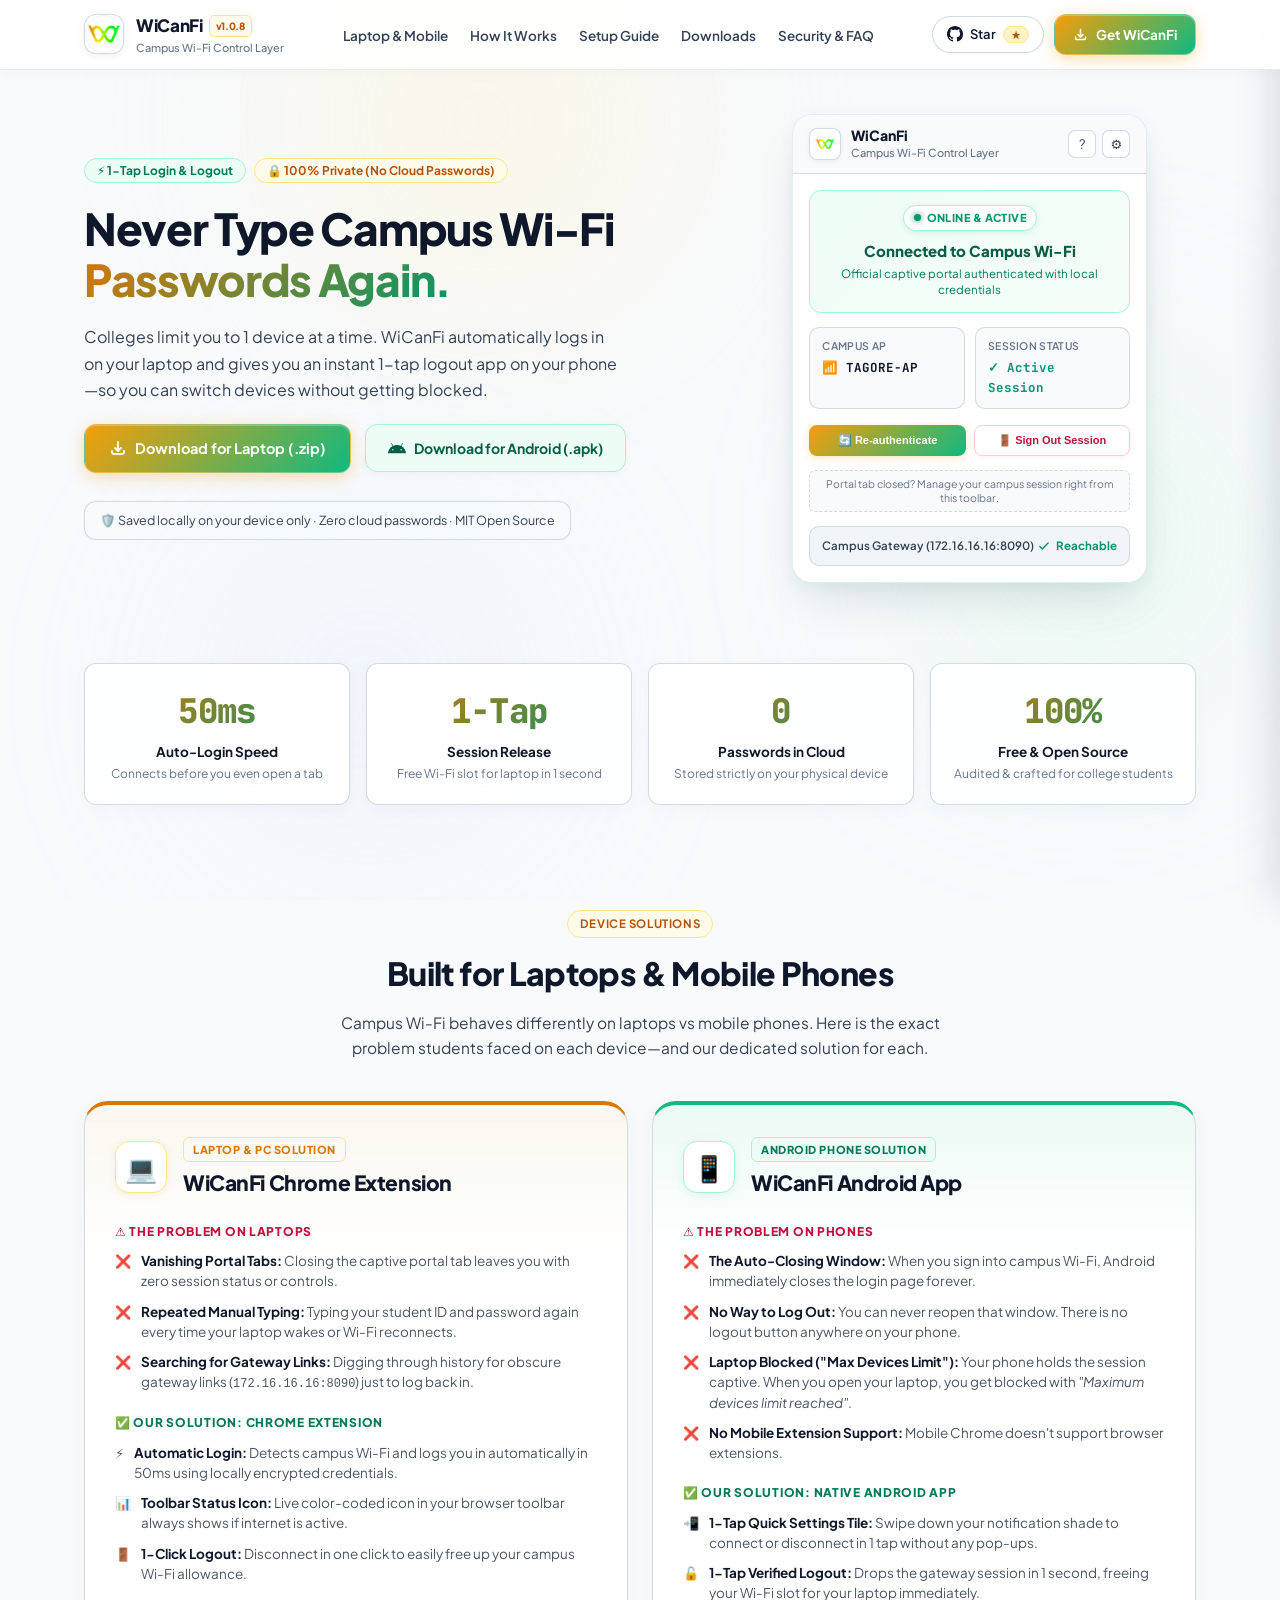
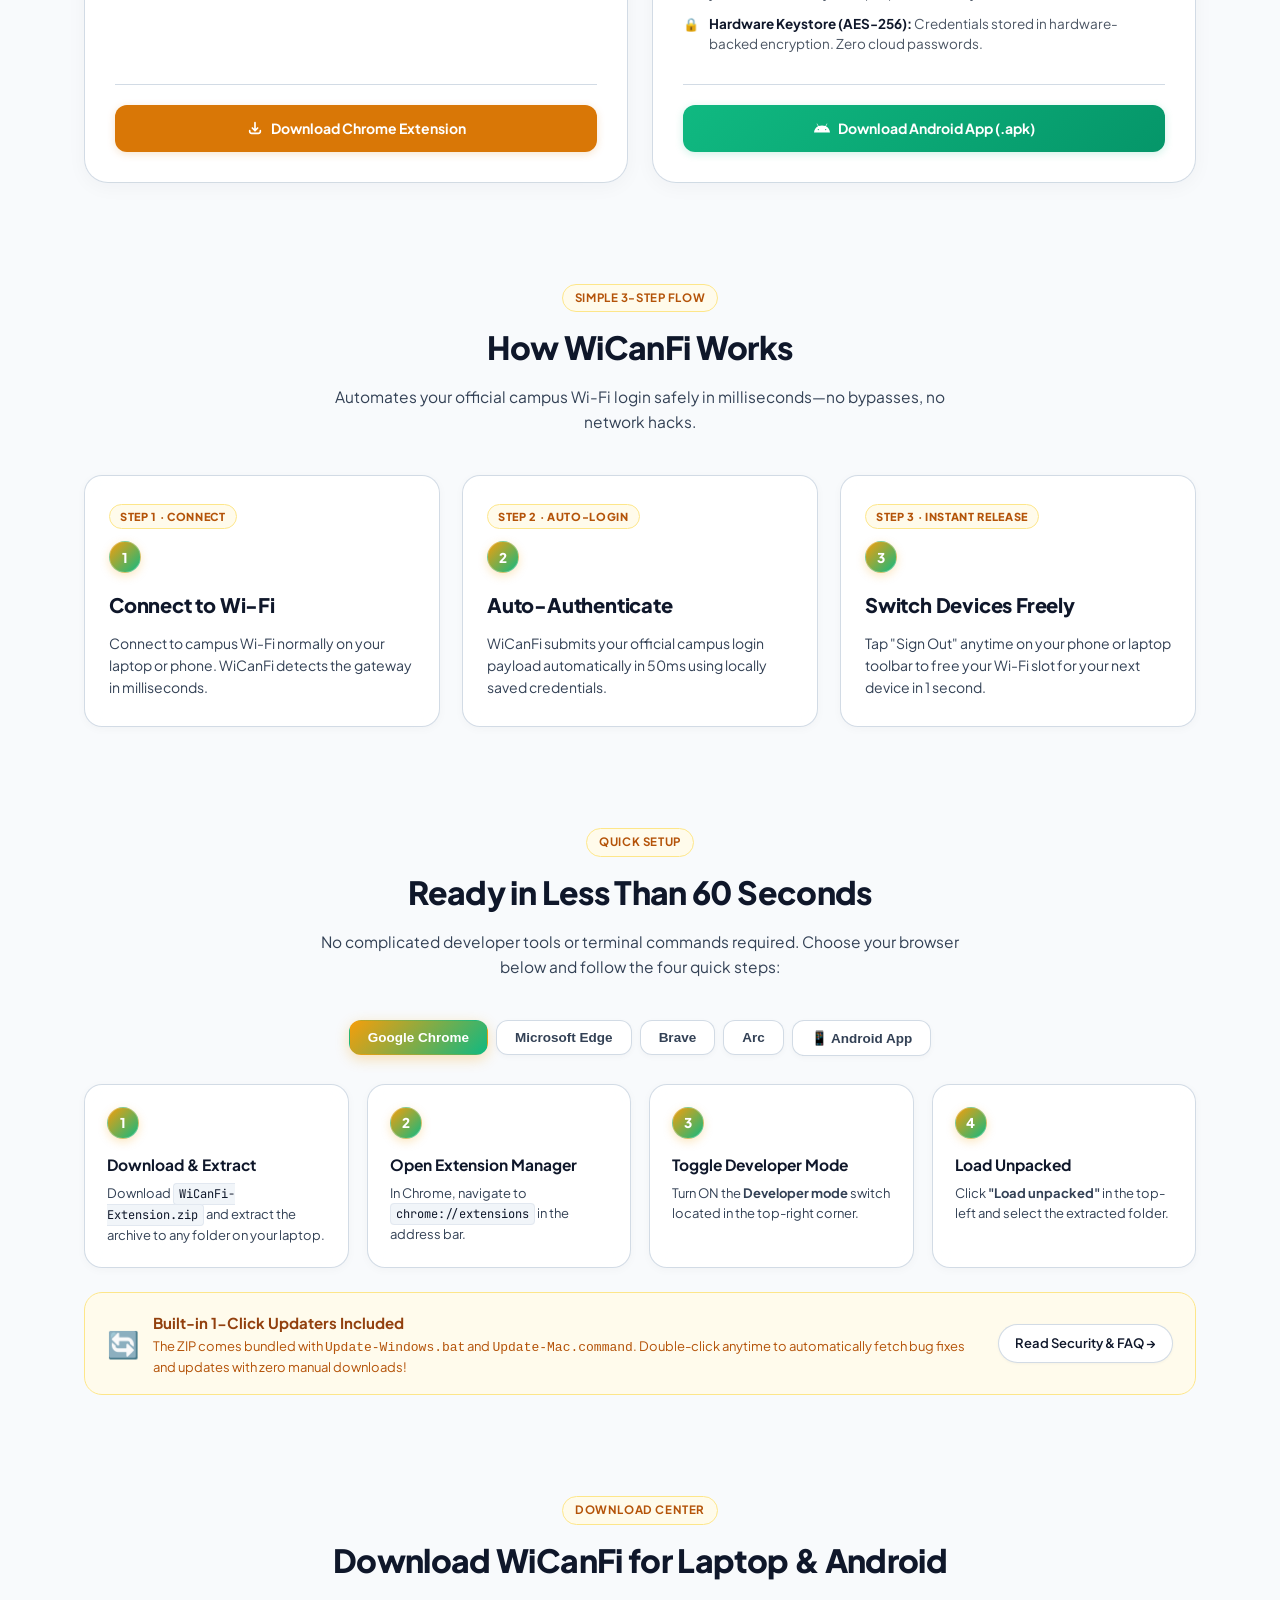
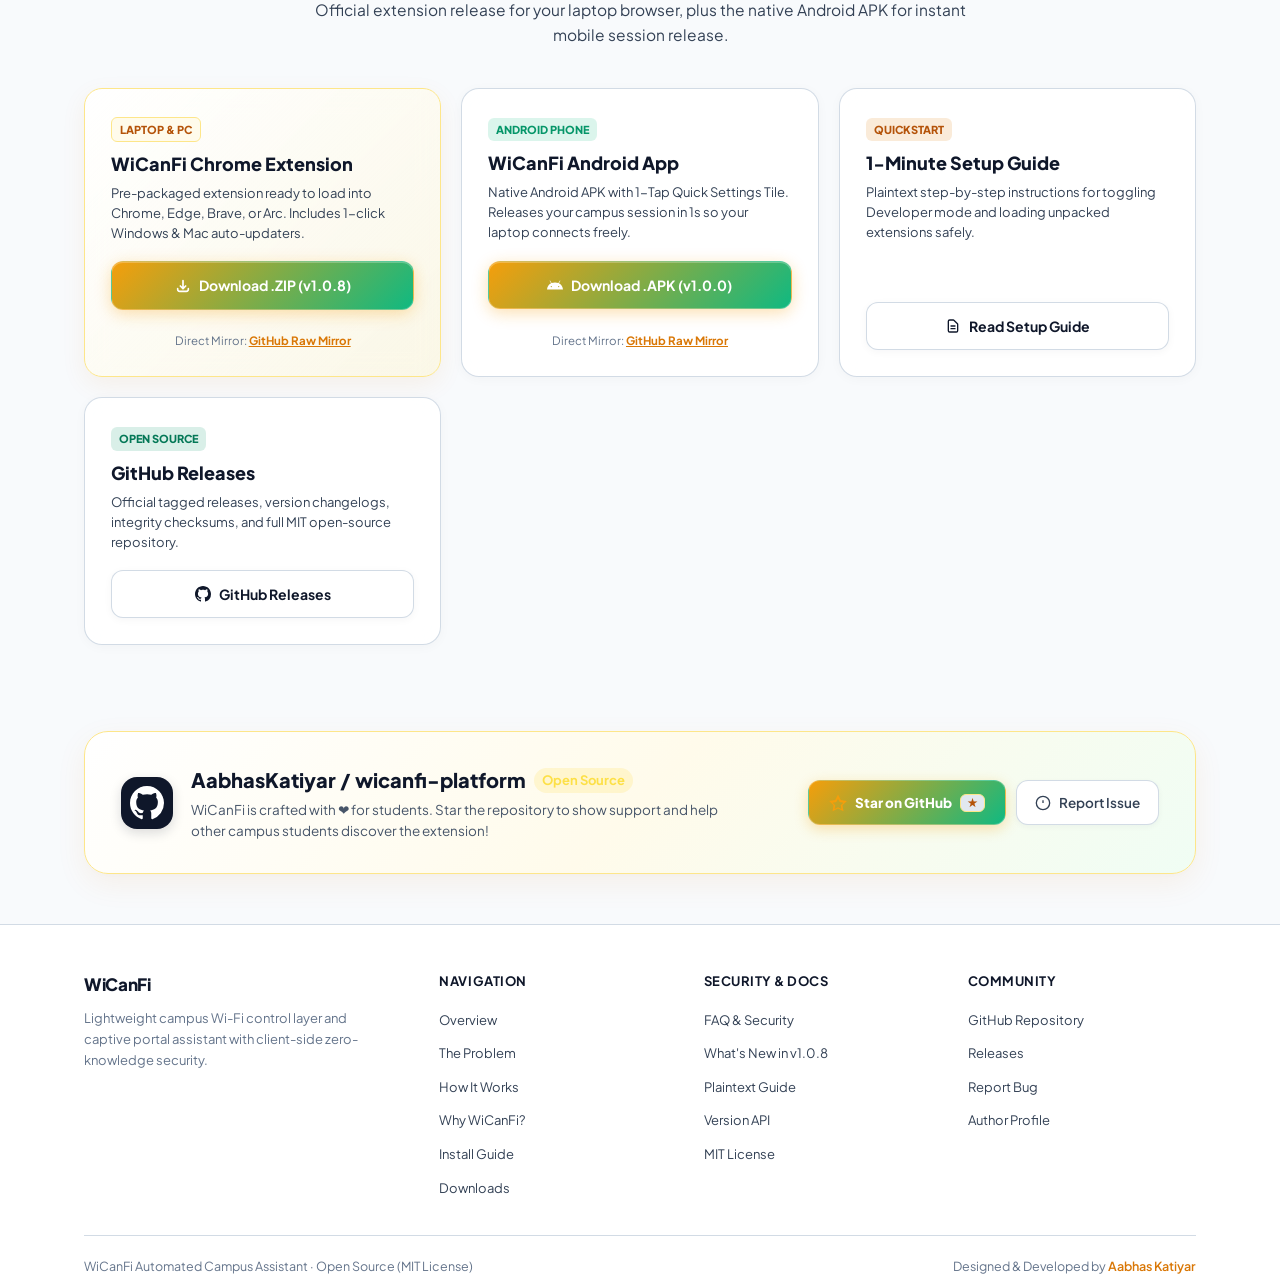
==== commit ea9b3048: "chore: initialize WiCanFi public showcase release and documentation" ====
--- a/site/index.html
+++ b/site/index.html
@@ -135,7 +135,7 @@
         </a>
 
         <ul class="nav-menu">
-          <li><a href="#problem" class="nav-link">Device Solutions</a></li>
+          <li><a href="#problem" class="nav-link">Laptop &amp; Mobile</a></li>
           <li><a href="#how-it-works" class="nav-link">How It Works</a></li>
           <li><a href="#install" class="nav-link">Setup Guide</a></li>
           <li><a href="#downloads" class="nav-link">Downloads</a></li>
@@ -181,7 +181,7 @@
 
       <div class="mobile-drawer-body">
         <ul class="mobile-nav-links">
-          <li><a href="#problem" class="mobile-nav-link"><span class="m-icon">💻</span> Device Solutions</a></li>
+          <li><a href="#problem" class="mobile-nav-link"><span class="m-icon">💻</span> Laptop &amp; Mobile</a></li>
           <li><a href="#how-it-works" class="mobile-nav-link"><span class="m-icon">⚡</span> How It Works</a></li>
           <li><a href="#install" class="mobile-nav-link"><span class="m-icon">🛠️</span> Setup Guide</a></li>
           <li><a href="#downloads" class="mobile-nav-link"><span class="m-icon">📦</span> Downloads</a></li>
@@ -211,62 +211,35 @@
     <!-- Hero Section -->
     <section class="hero-section" id="hero">
       <div class="hero-grid">
-        
         <div class="hero-content">
           <div class="hero-badge-strip">
-            <span class="pill-badge pill-emerald">🛡️ 100% Client-Side Local</span>
-            <span class="pill-badge pill-amber">⚡ Zero-Knowledge Privacy</span>
-            <span class="pill-badge pill-neutral">📶 Campus Session Control Layer</span>
+            <span class="pill-badge pill-emerald">⚡ 1-Tap Login &amp; Logout</span>
+            <span class="pill-badge pill-amber">🔒 100% Private (No Cloud Passwords)</span>
           </div>
 
           <h1 class="hero-title">
-            Campus Wi-Fi, Without the <br class="desktop-only">
-            <span class="hero-title-accent">Captive Portal Hassle.</span>
+            Never Type Campus Wi-Fi <br class="desktop-only">
+            <span class="hero-title-accent">Passwords Again.</span>
           </h1>
 
           <p class="hero-desc">
-            WiCanFi automatically handles your campus Wi-Fi authentication and gives you an easy way to re-authenticate or sign out—even after you've closed the portal.
+            Colleges limit you to 1 device at a time. WiCanFi automatically logs in on your laptop and gives you an instant 1-tap logout app on your phone—so you can switch devices without getting blocked.
           </p>
 
-          <!-- Student Zero-Knowledge Credential Guarantee -->
-          <div class="hero-privacy-guarantee">
-            <div class="privacy-guarantee-badge">
-              <svg width="18" height="18" viewBox="0 0 24 24" fill="none" stroke="#059669" stroke-width="2.5" stroke-linecap="round" stroke-linejoin="round">
-                <path d="M12 22s8-4 8-10V5l-8-3-8 3v7c0 6 8 10 8 10z"/>
-                <path d="M9 12l2 2 4-4"/>
-              </svg>
-            </div>
-            <div class="privacy-guarantee-content">
-              <div class="privacy-guarantee-title">YOUR CREDENTIALS ARE NEVER SHARED WITH US.</div>
-              <div class="privacy-guarantee-desc">They are stored strictly in your local device and sent directly to your campus Wi-Fi gateway during authentication. Zero passwords ever leave your machine.</div>
-            </div>
-          </div>
-
           <div class="hero-cta-group">
-            <a href="#downloads" class="cta-btn-primary" id="btnHeroDownload" title="Get WiCanFi">
+            <a href="/WiCanFi-Extension.zip" download="WiCanFi-Extension.zip" class="cta-btn-primary" title="Download Chrome Extension for Laptop">
               <svg width="18" height="18" fill="none" stroke="currentColor" stroke-width="2.5" viewBox="0 0 24 24"><path stroke-linecap="round" stroke-linejoin="round" d="M4 16v1a3 3 0 003 3h10a3 3 0 003-3v-1m-4-4l-4 4m0 0l-4-4m4 4V4"/></svg>
-              <span>Get WiCanFi</span>
+              <span>Download for Laptop (.zip)</span>
             </a>
 
-            <a href="#how-it-works" class="cta-btn-secondary" title="See How It Works">
-              <svg width="18" height="18" fill="none" stroke="currentColor" stroke-width="2" viewBox="0 0 24 24"><path stroke-linecap="round" stroke-linejoin="round" d="M13 10V3L4 14h7v7l9-11h-7z"/></svg>
-              <span>See How It Works</span>
+            <a href="/download/WiCanFi.apk" download="WiCanFi.apk" class="cta-btn-secondary" style="background:#ecfdf5; color:#065f46; border:1.5px solid #a7f3d0;" title="Download Android APK">
+              <svg width="18" height="18" fill="currentColor" viewBox="0 0 24 24"><path d="M17.523 15.3414c-.5511 0-.9993-.4486-.9993-.9997s.4482-.9993.9993-.9993c.551 0 .9993.4482.9993.9993.0001.5511-.4483.9997-.9993.9997m-11.046 0c-.5511 0-.9993-.4486-.9993-.9997s.4482-.9993.9993-.9993c.5511 0 .9993.4482.9993.9993 0 .5511-.4482.9997-.9993.9997m11.4045-6.02l1.996-3.4572c.1126-.1951.0456-.4445-.1496-.5571-.195-.1126-.4444-.0456-.557.1495l-2.0223 3.5028C15.5902 8.411 13.856 8.0772 12 8.0772s-3.5902.3338-5.1486.8824L4.8291 5.4566c-.1126-.1951-.362-.2621-.557-.1495-.1952.1126-.2622.362-.1496.5571l1.996 3.4572C2.6884 11.0943.3432 14.6543 0 18.8475h24c-.3432-4.1932-2.6884-7.7532-6.1185-9.5261"/></svg>
+              <span>Download for Android (.apk)</span>
             </a>
           </div>
 
-          <div class="hero-check-row">
-            <div class="hero-check-item">
-              <svg width="16" height="16" fill="none" stroke="#059669" stroke-width="2.5" viewBox="0 0 24 24"><path stroke-linecap="round" stroke-linejoin="round" d="M5 13l4 4L19 7"/></svg>
-              <span>Automates Official Portal Login</span>
-            </div>
-            <div class="hero-check-item">
-              <svg width="16" height="16" fill="none" stroke="#2563eb" stroke-width="2.5" viewBox="0 0 24 24"><path stroke-linecap="round" stroke-linejoin="round" d="M12 15v2m-6 4h12a2 2 0 002-2v-6a2 2 0 00-2-2H6a2 2 0 00-2 2v6a2 2 0 002 2zm10-10V7a4 4 0 00-8 0v4h8z"/></svg>
-              <span>1-Click Re-Auth &amp; Session Sign Out</span>
-            </div>
-            <div class="hero-check-item">
-              <svg width="16" height="16" fill="none" stroke="#7c3aed" stroke-width="2.5" viewBox="0 0 24 24"><path stroke-linecap="round" stroke-linejoin="round" d="M9 12l2 2 4-4m5.618-4.016A11.955 11.955 0 0112 2.944a11.955 11.955 0 01-8.618 3.04A12.02 12.02 0 003 9c0 5.591 3.824 10.29 9 11.622 5.176-1.332 9-6.03 9-11.622 0-1.042-.133-2.052-.382-3.016z"/></svg>
-              <span>Laptops &amp; Android Phones</span>
-            </div>
+          <div class="hero-trust-bar">
+            <span>🛡️ Saved locally on your device only · Zero cloud passwords · MIT Open Source</span>
           </div>
         </div>
 
@@ -342,24 +315,24 @@
     <section class="metrics-strip">
       <div class="metrics-grid">
         <div class="metric-item">
-          <div class="metric-val">Control Layer</div>
-          <div class="metric-title">Instant Session Management</div>
-          <div class="metric-sub">Re-auth &amp; sign out in 1 click</div>
+          <div class="metric-val" style="color:var(--amber-primary);">50ms</div>
+          <div class="metric-title">Auto-Login Speed</div>
+          <div class="metric-sub">Connects before you even open a tab</div>
+        </div>
+        <div class="metric-item">
+          <div class="metric-val" style="color:#059669;">1-Tap</div>
+          <div class="metric-title">Session Release</div>
+          <div class="metric-sub">Free Wi-Fi slot for laptop in 1 second</div>
         </div>
         <div class="metric-item">
           <div class="metric-val">0</div>
           <div class="metric-title">Passwords in Cloud</div>
-          <div class="metric-sub">Strictly local browser sandbox</div>
+          <div class="metric-sub">Stored strictly on your physical device</div>
         </div>
         <div class="metric-item">
-          <div class="metric-val">Official Flow</div>
-          <div class="metric-title">Campus Compliant</div>
-          <div class="metric-sub">Automates official login flow</div>
-        </div>
-        <div class="metric-item">
-          <div class="metric-val">MIT</div>
+          <div class="metric-val">100%</div>
           <div class="metric-title">Free &amp; Open Source</div>
-          <div class="metric-sub">Audited &amp; crafted for students</div>
+          <div class="metric-sub">Audited &amp; crafted for college students</div>
         </div>
       </div>
     </section>
@@ -510,10 +483,10 @@
     <!-- Core 3-Step Flow Visual -->
     <section class="section" id="how-it-works">
       <div class="section-head">
-        <span class="section-pill">Core User Flow</span>
+        <span class="section-pill">Simple 3-Step Flow</span>
         <h2 class="section-title">How WiCanFi Works</h2>
         <p class="section-desc">
-          WiCanFi does not hack, bypass, or circumvent your university network. It automates your normal authentication workflow and provides a reliable control layer for your session.
+          Automates your official campus Wi-Fi login safely in milliseconds—no bypasses, no network hacks.
         </p>
       </div>
 
@@ -521,54 +494,28 @@
         <div class="flow-step-card">
           <span class="flow-step-tag">Step 1 · Connect</span>
           <div class="step-num" style="margin-bottom: 4px;">1</div>
-          <h3 class="flow-step-title">Connect</h3>
+          <h3 class="flow-step-title">Connect to Wi-Fi</h3>
           <p class="flow-step-desc">
-            Connect to your campus Wi-Fi normally from Windows or macOS. WiCanFi detects the campus network and verifies gateway reachability.
+            Connect to campus Wi-Fi normally on your laptop or phone. WiCanFi detects the gateway in milliseconds.
           </p>
         </div>
 
         <div class="flow-step-card">
-          <span class="flow-step-tag">Step 2 · Authenticate</span>
+          <span class="flow-step-tag">Step 2 · Auto-Login</span>
           <div class="step-num" style="margin-bottom: 4px;">2</div>
-          <h3 class="flow-step-title">Authenticate</h3>
+          <h3 class="flow-step-title">Auto-Authenticate</h3>
           <p class="flow-step-desc">
-            WiCanFi handles the official portal login using your locally saved credentials, completing authentication without manual typing.
+            WiCanFi submits your official campus login payload automatically in 50ms using locally saved credentials.
           </p>
         </div>
 
         <div class="flow-step-card">
-          <span class="flow-step-tag">Step 3 · Control</span>
+          <span class="flow-step-tag">Step 3 · Instant Release</span>
           <div class="step-num" style="margin-bottom: 4px;">3</div>
-          <h3 class="flow-step-title">Control</h3>
+          <h3 class="flow-step-title">Switch Devices Freely</h3>
           <p class="flow-step-desc">
-            Close the portal tab and get to work. Use WiCanFi from your toolbar whenever you need to check session status, re-authenticate, or sign out.
+            Tap "Sign Out" anytime on your phone or laptop toolbar to free your Wi-Fi slot for your next device in 1 second.
           </p>
-        </div>
-      </div>
-
-      <!-- Realistic Scenario: "Imagine this..." -->
-      <div class="scenario-card" id="scenario">
-        <div class="scenario-header">
-          <span class="scenario-badge">Everyday Student Experience</span>
-          <h3 class="scenario-title">Switching Devices Without the "Maximum Devices Limit" Error</h3>
-        </div>
-        <div class="scenario-timeline">
-          <div class="scenario-step">
-            <span class="scenario-step-time">📱 8:55 AM · Morning on Phone</span>
-            <p class="scenario-step-text">Swipe down notification shade, tap WiCanFi. You are connected instantly—no pop-ups to close.</p>
-          </div>
-          <div class="scenario-step">
-            <span class="scenario-step-time">💻 10:15 AM · Switching to Laptop</span>
-            <p class="scenario-step-text">Need to work on your laptop for lab or lecture? University networks only allow 1 device at a time.</p>
-          </div>
-          <div class="scenario-step">
-            <span class="scenario-step-time">⚡ 10:16 AM · 1-Tap Session Release</span>
-            <p class="scenario-step-text">Tap "Sign Out" on your phone. WiCanFi releases your gateway session in 1 second.</p>
-          </div>
-          <div class="scenario-step">
-            <span class="scenario-step-time">🚀 10:17 AM · Instant Laptop Connection</span>
-            <p class="scenario-step-text">Open your laptop. WiCanFi extension logs you in immediately with zero device limit errors!</p>
-          </div>
         </div>
       </div>
     </section>
@@ -656,15 +603,9 @@
         
         <div class="download-card primary">
           <div>
-            <span class="dl-badge recommended">Recommended</span>
-            <h3 class="dl-title">WiCanFi Extension ZIP</h3>
-            <p class="dl-desc">The complete, verified extension package ready to load into Chrome, Edge, Brave, or Arc. Extracts cleanly into a single folder.</p>
-            <div class="package-includes-box">
-              <span><svg width="14" height="14" fill="#059669" viewBox="0 0 20 20"><path fill-rule="evenodd" d="M16.707 5.293a1 1 0 010 1.414l-8 8a1 1 0 01-1.414 0l-4-4a1 1 0 011.414-1.414L8 12.586l7.293-7.293a1 1 0 011.414 0z" clip-rule="evenodd"></path></svg> Includes <code>Update-Windows.bat</code> (1-Click Windows Updater)</span>
-              <span><svg width="14" height="14" fill="#059669" viewBox="0 0 20 20"><path fill-rule="evenodd" d="M16.707 5.293a1 1 0 010 1.414l-8 8a1 1 0 01-1.414 0l-4-4a1 1 0 011.414-1.414L8 12.586l7.293-7.293a1 1 0 011.414 0z" clip-rule="evenodd"></path></svg> Includes <code>Update-Mac.command</code> (1-Click Mac Updater)</span>
-              <span><svg width="14" height="14" fill="#059669" viewBox="0 0 20 20"><path fill-rule="evenodd" d="M16.707 5.293a1 1 0 010 1.414l-8 8a1 1 0 01-1.414 0l-4-4a1 1 0 011.414-1.414L8 12.586l7.293-7.293a1 1 0 011.414 0z" clip-rule="evenodd"></path></svg> Includes <code>How-To-Install.txt</code> (Setup Guide)</span>
-              <span><svg width="14" height="14" fill="#059669" viewBox="0 0 20 20"><path fill-rule="evenodd" d="M16.707 5.293a1 1 0 010 1.414l-8 8a1 1 0 01-1.414 0l-4-4a1 1 0 011.414-1.414L8 12.586l7.293-7.293a1 1 0 011.414 0z" clip-rule="evenodd"></path></svg> Fortified Client-Side Code (Zero Cloud Passwords)</span>
-            </div>
+            <span class="dl-badge recommended">Laptop &amp; PC</span>
+            <h3 class="dl-title">WiCanFi Chrome Extension</h3>
+            <p class="dl-desc">Pre-packaged extension ready to load into Chrome, Edge, Brave, or Arc. Includes 1-click Windows &amp; Mac auto-updaters.</p>
           </div>
           <a href="/WiCanFi-Extension.zip" download="WiCanFi-Extension.zip" class="dl-btn dl-btn-primary" title="Download WiCanFi-Extension.zip">
             <svg width="16" height="16" fill="none" stroke="currentColor" stroke-width="2.5" viewBox="0 0 24 24"><path stroke-linecap="round" stroke-linejoin="round" d="M4 16v1a3 3 0 003 3h10a3 3 0 003-3v-1m-4-4l-4 4m0 0l-4-4m4 4V4"/></svg>
@@ -677,15 +618,9 @@
 
         <div class="download-card">
           <div>
-            <span class="dl-badge" style="background: rgba(16, 185, 129, 0.15); color: #059669;">New · Android APK</span>
-            <h3 class="dl-title">WiCanFi for Android</h3>
-            <p class="dl-desc">Solves the mobile auto-closing portal trap. 1-Tap Login &amp; Verified Logout directly from your Quick Settings notification shade so your laptop never gets blocked with "Maximum devices limit reached".</p>
-            <div class="package-includes-box">
-              <span><svg width="14" height="14" fill="#059669" viewBox="0 0 20 20"><path fill-rule="evenodd" d="M16.707 5.293a1 1 0 010 1.414l-8 8a1 1 0 01-1.414 0l-4-4a1 1 0 011.414-1.414L8 12.586l7.293-7.293a1 1 0 011.414 0z" clip-rule="evenodd"></path></svg> 1-Tap Quick Settings Tile in Notification Shade</span>
-              <span><svg width="14" height="14" fill="#059669" viewBox="0 0 20 20"><path fill-rule="evenodd" d="M16.707 5.293a1 1 0 010 1.414l-8 8a1 1 0 01-1.414 0l-4-4a1 1 0 011.414-1.414L8 12.586l7.293-7.293a1 1 0 011.414 0z" clip-rule="evenodd"></path></svg> Direct Wi-Fi socket binding (prevents mobile data routing)</span>
-              <span><svg width="14" height="14" fill="#059669" viewBox="0 0 20 20"><path fill-rule="evenodd" d="M16.707 5.293a1 1 0 010 1.414l-8 8a1 1 0 01-1.414 0l-4-4a1 1 0 011.414-1.414L8 12.586l7.293-7.293a1 1 0 011.414 0z" clip-rule="evenodd"></path></svg> Hardware-Backed Android Keystore (AES-256)</span>
-              <span><svg width="14" height="14" fill="#059669" viewBox="0 0 20 20"><path fill-rule="evenodd" d="M16.707 5.293a1 1 0 010 1.414l-8 8a1 1 0 01-1.414 0l-4-4a1 1 0 011.414-1.414L8 12.586l7.293-7.293a1 1 0 011.414 0z" clip-rule="evenodd"></path></svg> Zero Location Permissions Required</span>
-            </div>
+            <span class="dl-badge" style="background: rgba(16, 185, 129, 0.15); color: #059669;">Android Phone</span>
+            <h3 class="dl-title">WiCanFi Android App</h3>
+            <p class="dl-desc">Native Android APK with 1-Tap Quick Settings Tile. Releases your campus session in 1s so your laptop connects freely.</p>
           </div>
           <a href="/download/WiCanFi.apk" download="WiCanFi.apk" class="dl-btn dl-btn-primary" style="background: linear-gradient(135deg, #10b981 0%, #059669 100%);" title="Download WiCanFi Android APK">
             <svg width="16" height="16" fill="currentColor" viewBox="0 0 24 24"><path d="M17.523 15.3414c-.5511 0-.9993-.4486-.9993-.9997s.4482-.9993.9993-.9993c.551 0 .9993.4482.9993.9993.0001.5511-.4483.9997-.9993.9997m-11.046 0c-.5511 0-.9993-.4486-.9993-.9997s.4482-.9993.9993-.9993c.5511 0 .9993.4482.9993.9993 0 .5511-.4482.9997-.9993.9997m11.4045-6.02l1.996-3.4572c.1126-.1951.0456-.4445-.1496-.5571-.195-.1126-.4444-.0456-.557.1495l-2.0223 3.5028C15.5902 8.411 13.856 8.0772 12 8.0772s-3.5902.3338-5.1486.8824L4.8291 5.4566c-.1126-.1951-.362-.2621-.557-.1495-.1952.1126-.2622.362-.1496.5571l1.996 3.4572C2.6884 11.0943.3432 14.6543 0 18.8475h24c-.3432-4.1932-2.6884-7.7532-6.1185-9.5261"/></svg>
--- a/site/css/style.css
+++ b/site/css/style.css
@@ -447,20 +447,22 @@
   transform: translateY(-2px);
   box-shadow: 0 4px 14px rgba(0, 0, 0, 0.06);
 }
-
-.hero-check-row {
-  display: flex;
-  flex-wrap: wrap;
-  align-items: center;
-  gap: 18px;
-  font-size: 13px;
-  color: var(--text-muted);
-}
-
-.hero-check-item {
+.hero-trust-bar {
   display: inline-flex;
   align-items: center;
-  gap: 6px;
+  gap: 8px;
+  font-size: 12.5px;
+  color: var(--text-secondary);
+  line-height: 1.5;
+  background: rgba(248, 250, 252, 0.9);
+  border: 1px solid var(--border-subtle);
+  border-radius: var(--radius-md);
+  padding: 9px 15px;
+  box-shadow: 0 1px 4px rgba(0, 0, 0, 0.02);
+}
+
+.hero-trust-bar strong {
+  color: var(--text-main);
 }
 
 /* ─── Exact Real Extension UI Mockup ────────────────────────────────── */
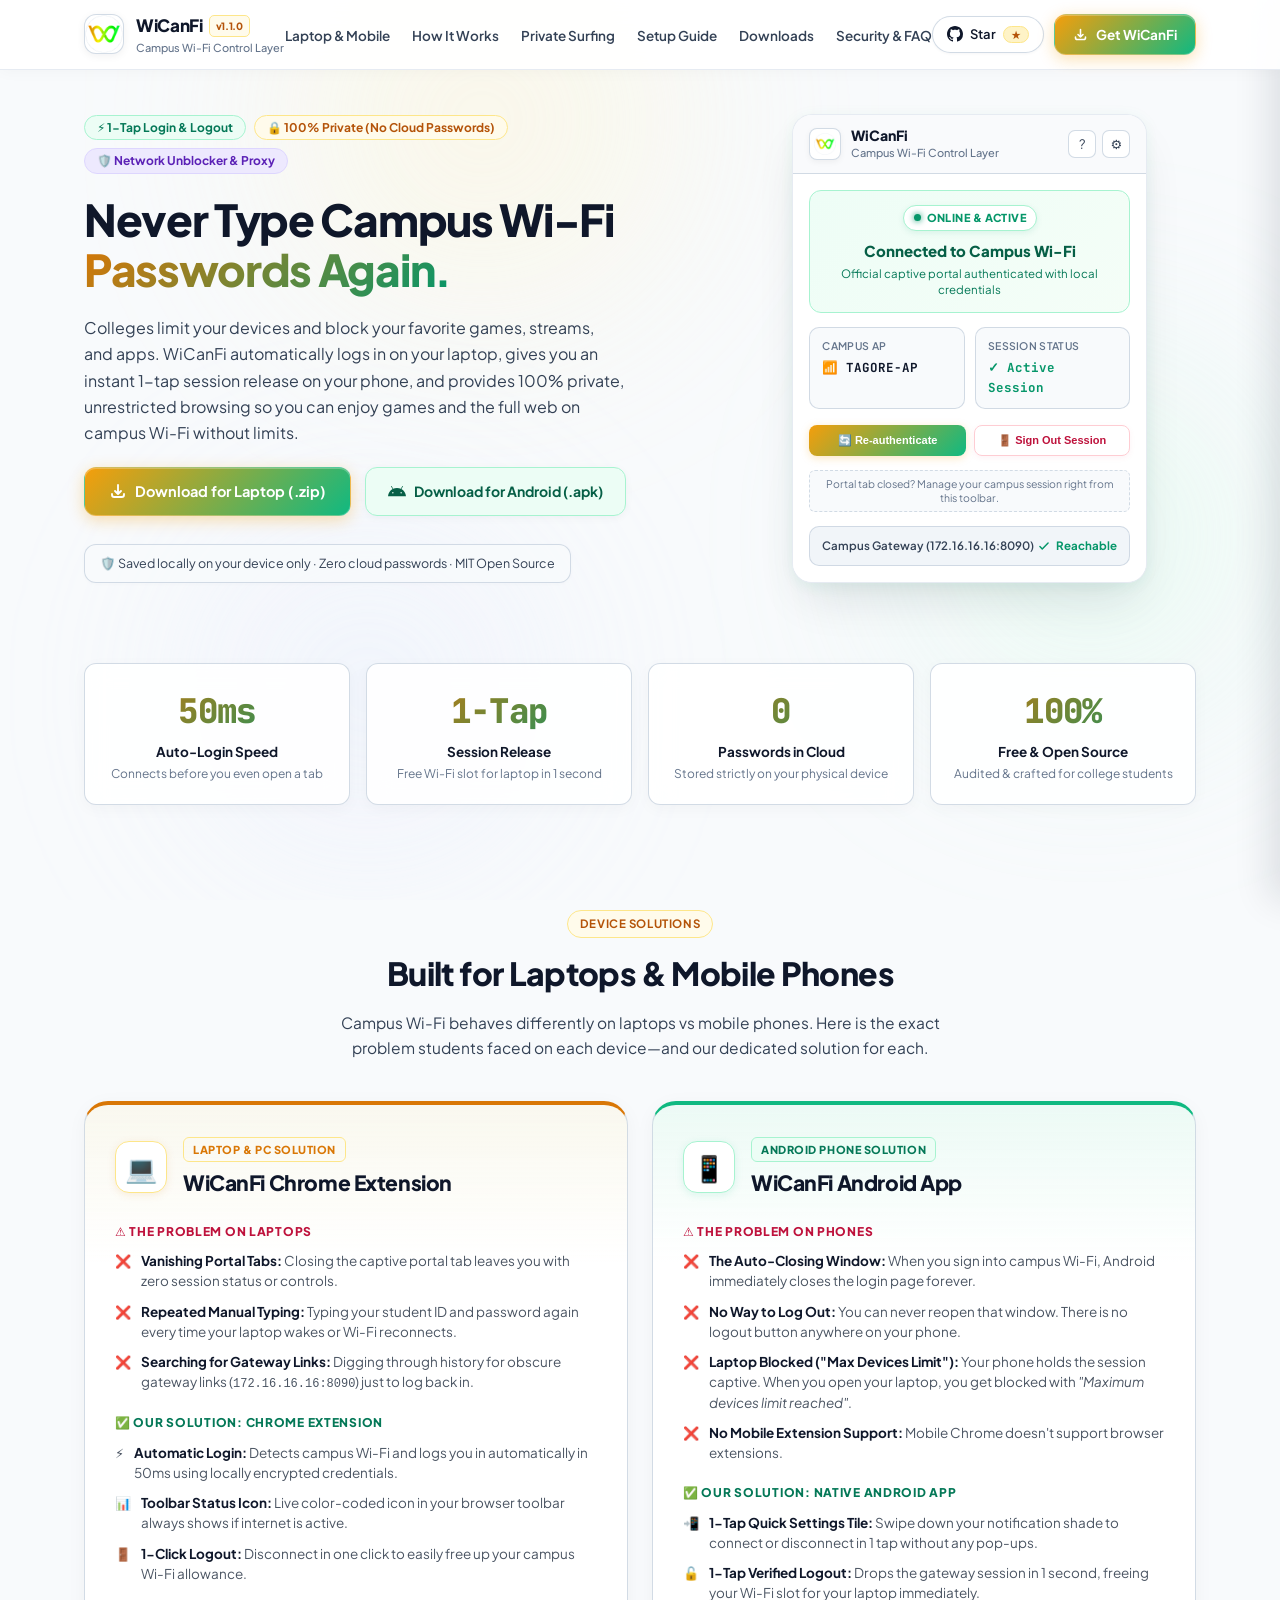
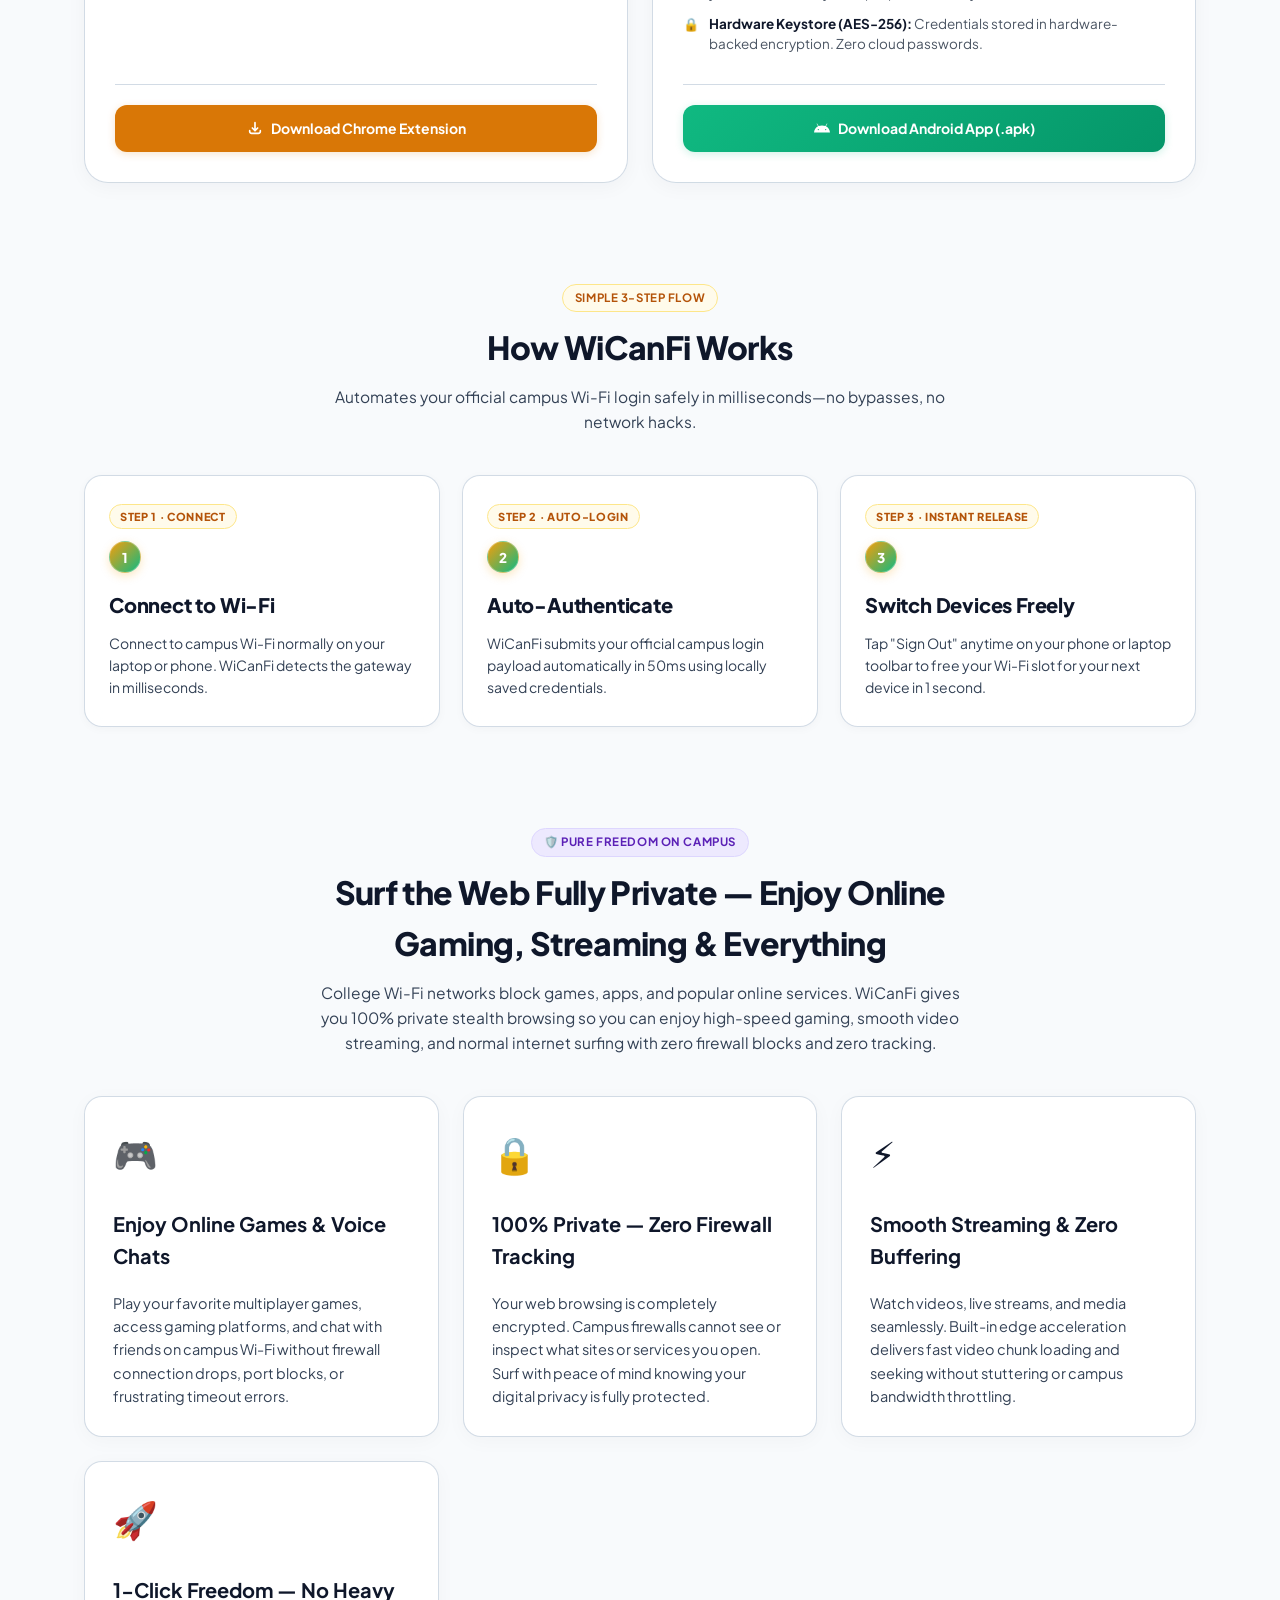
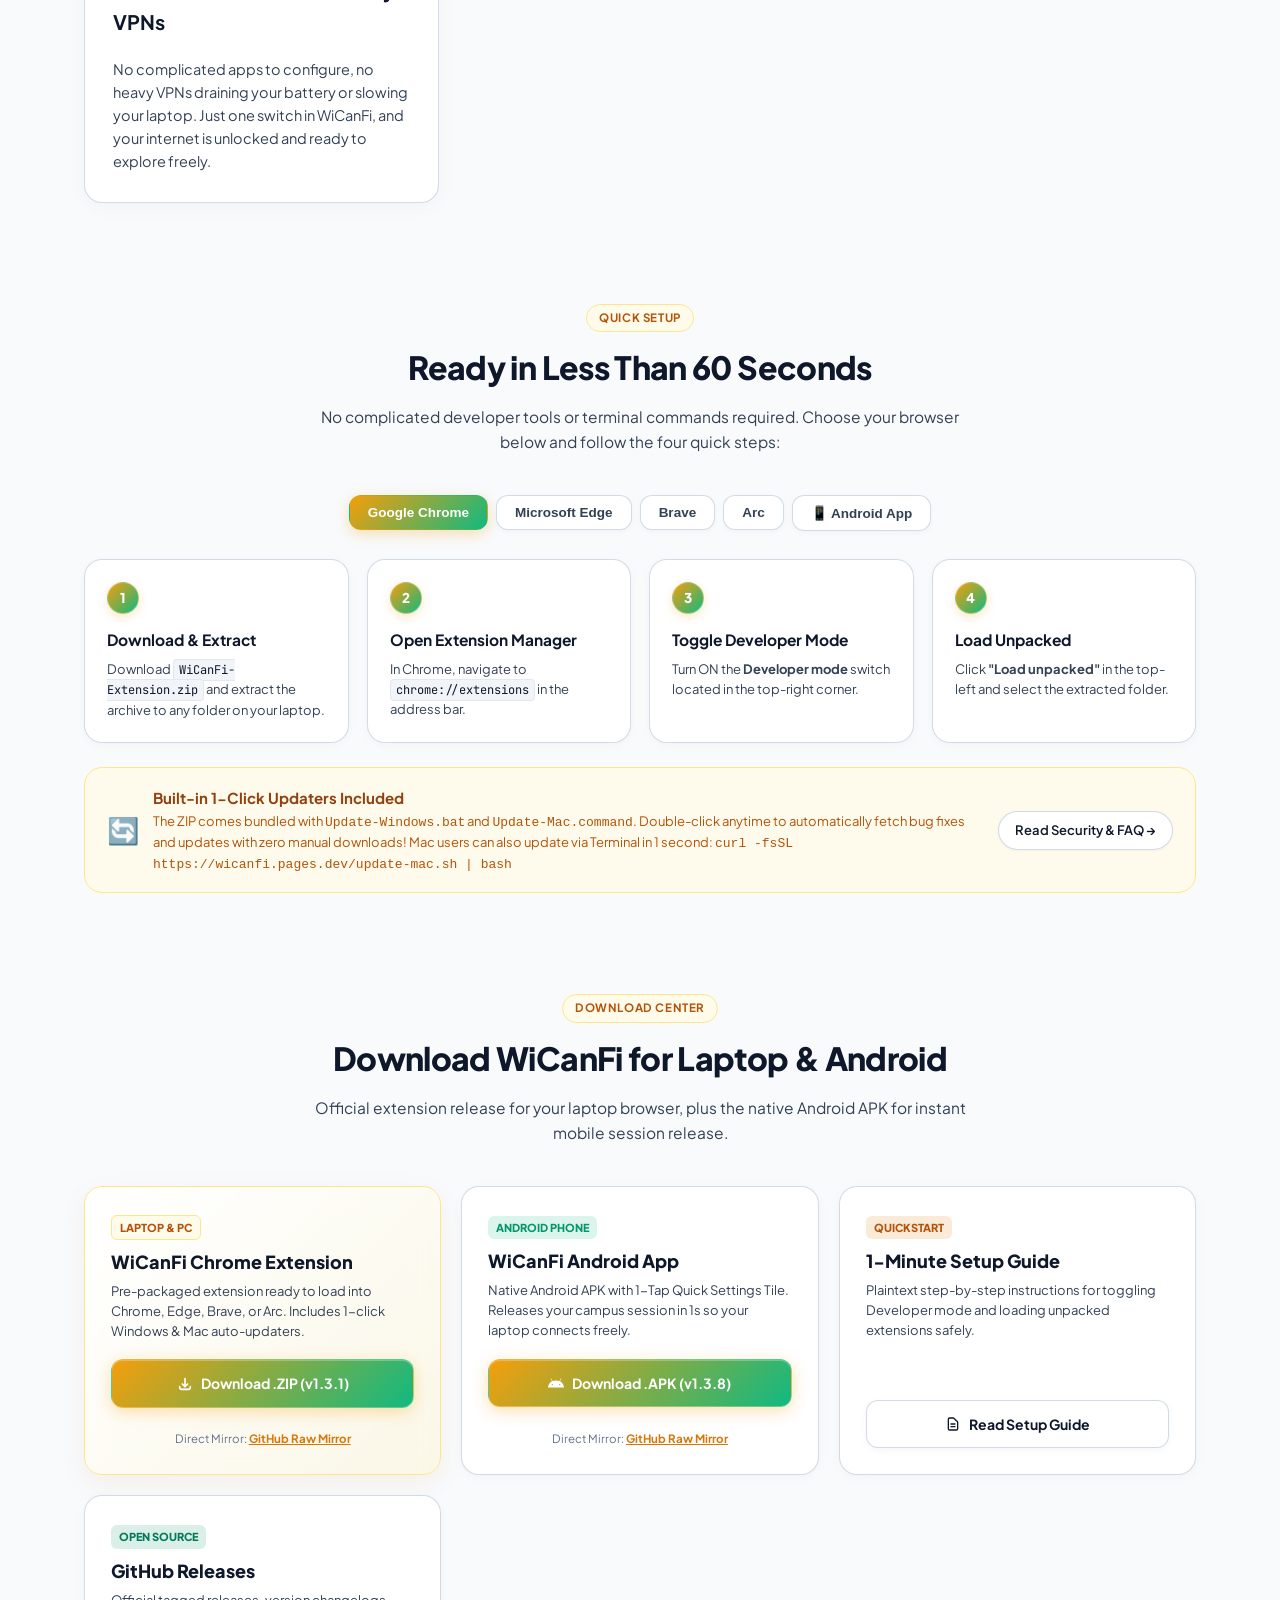
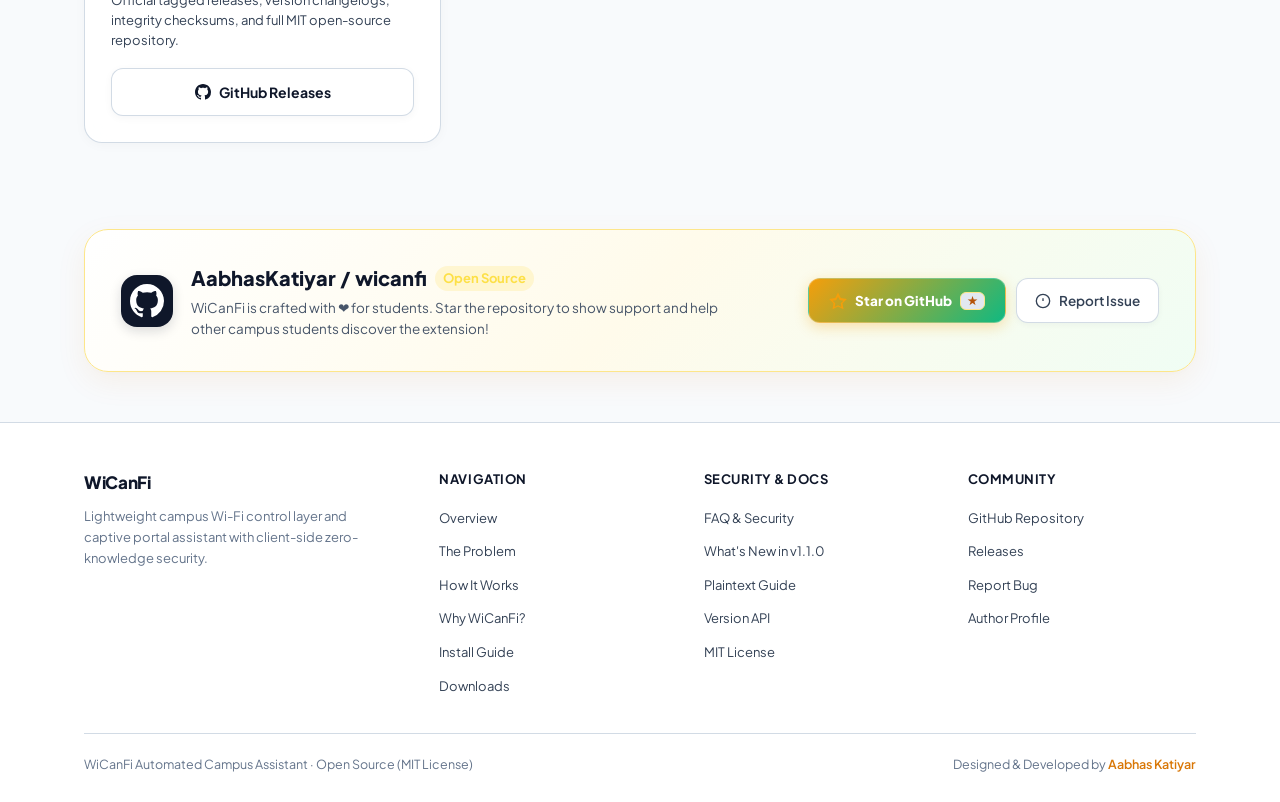
==== commit 8dda8aa9: "chore: initialize WiCanFi public showcase release and documentation" ====
--- a/site/index.html
+++ b/site/index.html
@@ -80,7 +80,7 @@
         "applicationSubCategory": "NetworkingApplication",
         "operatingSystem": "Windows, macOS, Linux, ChromeOS",
         "downloadUrl": "https://wicanfi.pages.dev/WiCanFi-Extension.zip",
-        "softwareVersion": "1.0.8",
+        "softwareVersion": "1.4.1",
         "fileSize": "602KB",
         "description": "Client-side campus Wi-Fi control layer and captive portal assistant. Automates captive portal authentication, provides instant re-auth & session logout, and guarantees 100% zero-knowledge local privacy.",
         "offers": {
@@ -91,8 +91,8 @@
         "author": {
           "@id": "https://wicanfi.pages.dev/#author"
         },
-        "codeRepository": "https://github.com/AabhasKatiyar/wicanfi-platform",
-        "license": "https://github.com/AabhasKatiyar/wicanfi-platform/blob/main/LICENSE"
+        "codeRepository": "https://github.com/AabhasKatiyar/wicanfi",
+        "license": "https://github.com/AabhasKatiyar/wicanfi/blob/main/LICENSE"
       },
       {
         "@type": "Person",
@@ -101,7 +101,7 @@
         "url": "https://github.com/AabhasKatiyar",
         "sameAs": [
           "https://github.com/AabhasKatiyar",
-          "https://github.com/AabhasKatiyar/wicanfi-platform"
+          "https://github.com/AabhasKatiyar/wicanfi"
         ]
       }
     ]
@@ -128,7 +128,7 @@
           <div class="brand-text">
             <div class="brand-title">
               <span>WiCanFi</span>
-              <span class="brand-badge">v1.0.8</span>
+              <span class="brand-badge">v1.1.0</span>
             </div>
             <span class="brand-sub">Campus Wi-Fi Control Layer</span>
           </div>
@@ -137,13 +137,14 @@
         <ul class="nav-menu">
           <li><a href="#problem" class="nav-link">Laptop &amp; Mobile</a></li>
           <li><a href="#how-it-works" class="nav-link">How It Works</a></li>
+          <li><a href="#private-surf" class="nav-link">Private Surfing</a></li>
           <li><a href="#install" class="nav-link">Setup Guide</a></li>
           <li><a href="#downloads" class="nav-link">Downloads</a></li>
           <li><a href="faq.html" class="nav-link">Security &amp; FAQ</a></li>
         </ul>
 
         <div class="nav-actions">
-          <a href="https://github.com/AabhasKatiyar/wicanfi-platform" target="_blank" rel="noopener noreferrer" class="nav-btn-gh" title="Star AabhasKatiyar/wicanfi-platform on GitHub">
+          <a href="https://github.com/AabhasKatiyar/wicanfi" target="_blank" rel="noopener noreferrer" class="nav-btn-gh" title="Star AabhasKatiyar/wicanfi on GitHub">
             <svg width="16" height="16" fill="currentColor" viewBox="0 0 24 24"><path d="M12 0C5.37 0 0 5.37 0 12c0 5.31 3.435 9.795 8.205 11.385.6.105.825-.255.825-.57 0-.285-.015-1.23-.015-2.235-3.015.555-3.795-.735-4.035-1.41-.135-.345-.72-1.41-1.23-1.695-.42-.225-1.02-.78-.015-.795.945-.015 1.62.87 1.845 1.23 1.08 1.815 2.805 1.305 3.495.99.105-.78.42-1.305.765-1.605-2.67-.3-5.46-1.335-5.46-5.925 0-1.305.465-2.385 1.23-3.225-.12-.3-.54-1.53.12-3.18 0 0 1.005-.315 3.3 1.23.96-.27 1.98-.405 3-.405s2.04.135 3 .405c2.295-1.56 3.3-1.23 3.3-1.23.66 1.65.24 2.88.12 3.18.765.84 1.23 1.905 1.23 3.225 0 4.605-2.805 5.625-5.475 5.925.435.375.81 1.095.81 2.22 0 1.605-.015 2.895-.015 3.3 0 .315.225.69.825.57A12.02 12.02 0 0024 12c0-6.63-5.37-12-12-12z"/></svg>
             <span>Star</span>
             <span class="live-gh-stars">★</span>
@@ -173,7 +174,7 @@
           </div>
           <div class="brand-title" style="font-size:16px;">
             <span>WiCanFi</span>
-            <span class="brand-badge">v1.0.8</span>
+            <span class="brand-badge">v1.1.0</span>
           </div>
         </a>
         <button type="button" class="mobile-drawer-close" id="mobileDrawerClose" aria-label="Close menu">&times;</button>
@@ -183,6 +184,7 @@
         <ul class="mobile-nav-links">
           <li><a href="#problem" class="mobile-nav-link"><span class="m-icon">💻</span> Laptop &amp; Mobile</a></li>
           <li><a href="#how-it-works" class="mobile-nav-link"><span class="m-icon">⚡</span> How It Works</a></li>
+          <li><a href="#private-surf" class="mobile-nav-link"><span class="m-icon">🛡️</span> Private Surfing</a></li>
           <li><a href="#install" class="mobile-nav-link"><span class="m-icon">🛠️</span> Setup Guide</a></li>
           <li><a href="#downloads" class="mobile-nav-link"><span class="m-icon">📦</span> Downloads</a></li>
           <li><a href="faq.html" class="mobile-nav-link"><span class="m-icon">🛡️</span> Security &amp; FAQ</a></li>
@@ -191,9 +193,9 @@
         <div class="mobile-drawer-actions">
           <a href="#downloads" class="mobile-btn-download" id="mobileDrawerDownload">
             <svg width="16" height="16" fill="none" stroke="currentColor" stroke-width="2.5" viewBox="0 0 24 24"><path stroke-linecap="round" stroke-linejoin="round" d="M4 16v1a3 3 0 003 3h10a3 3 0 003-3v-1m-4-4l-4 4m0 0l-4-4m4 4V4"/></svg>
-            <span>Get WiCanFi (v1.0.8)</span>
+            <span>Get WiCanFi (v1.1.0)</span>
           </a>
-          <a href="https://github.com/AabhasKatiyar/wicanfi-platform" target="_blank" rel="noopener noreferrer" class="mobile-btn-gh">
+          <a href="https://github.com/AabhasKatiyar/wicanfi" target="_blank" rel="noopener noreferrer" class="mobile-btn-gh">
             <svg width="16" height="16" fill="currentColor" viewBox="0 0 24 24"><path d="M12 0C5.37 0 0 5.37 0 12c0 5.31 3.435 9.795 8.205 11.385.6.105.825-.255.825-.57 0-.285-.015-1.23-.015-2.235-3.015.555-3.795-.735-4.035-1.41-.135-.345-.72-1.41-1.23-1.695-.42-.225-1.02-.78-.015-.795.945-.015 1.62.87 1.845 1.23 1.08 1.815 2.805 1.305 3.495.99.105-.78.42-1.305.765-1.605-2.67-.3-5.46-1.335-5.46-5.925 0-1.305.465-2.385 1.23-3.225-.12-.3-.54-1.53.12-3.18 0 0 1.005-.315 3.3 1.23.96-.27 1.98-.405 3-.405s2.04.135 3 .405c2.295-1.56 3.3-1.23 3.3-1.23.66 1.65.24 2.88.12 3.18.765.84 1.23 1.905 1.23 3.225 0 4.605-2.805 5.625-5.475 5.925.435.375.81 1.095.81 2.22 0 1.605-.015 2.895-.015 3.3 0 .315.225.69.825.57A12.02 12.02 0 0024 12c0-6.63-5.37-12-12-12z"/></svg>
             <span>Star on GitHub</span>
             <span class="live-gh-stars">★</span>
@@ -215,6 +217,7 @@
           <div class="hero-badge-strip">
             <span class="pill-badge pill-emerald">⚡ 1-Tap Login &amp; Logout</span>
             <span class="pill-badge pill-amber">🔒 100% Private (No Cloud Passwords)</span>
+            <span class="pill-badge" style="background:#ede9fe; color:#5b21b6; border:1.5px solid #ddd6fe;">🛡️ Network Unblocker &amp; Proxy</span>
           </div>
 
           <h1 class="hero-title">
@@ -223,7 +226,7 @@
           </h1>
 
           <p class="hero-desc">
-            Colleges limit you to 1 device at a time. WiCanFi automatically logs in on your laptop and gives you an instant 1-tap logout app on your phone—so you can switch devices without getting blocked.
+            Colleges limit your devices and block your favorite games, streams, and apps. WiCanFi automatically logs in on your laptop, gives you an instant 1-tap session release on your phone, and provides 100% private, unrestricted browsing so you can enjoy games and the full web on campus Wi-Fi without limits.
           </p>
 
           <div class="hero-cta-group">
@@ -517,6 +520,57 @@
             Tap "Sign Out" anytime on your phone or laptop toolbar to free your Wi-Fi slot for your next device in 1 second.
           </p>
         </div>
+      </div>
+    </section>
+
+    <!-- Private Surfing & Unrestricted Access Feature Section -->
+    <section class="section" id="private-surf">
+      <div class="section-head">
+        <span class="section-pill" style="background:#ede9fe; color:#5b21b6; border-color:#ddd6fe;">🛡️ Pure Freedom on Campus</span>
+        <h2 class="section-title">Surf the Web Fully Private — Enjoy Online Gaming, Streaming &amp; Everything</h2>
+        <p class="section-desc">
+          College Wi-Fi networks block games, apps, and popular online services. WiCanFi gives you 100% private stealth browsing so you can enjoy high-speed gaming, smooth video streaming, and normal internet surfing with zero firewall blocks and zero tracking.
+        </p>
+      </div>
+
+      <div class="devices-showcase-grid" style="grid-template-columns: repeat(auto-fit, minmax(280px, 1fr)); gap: 24px;">
+        
+        <!-- Card 1: Play Online Games Freely -->
+        <div class="flow-step-card" style="padding: 28px; background: var(--bg-surface); border: 1.5px solid var(--border-subtle); border-radius: var(--radius-lg); box-shadow: 0 4px 20px rgba(0,0,0,0.03); text-align: left;">
+          <div style="font-size: 36px; margin-bottom: 14px;">🎮</div>
+          <h3 style="font-size: 20px; font-weight: 700; margin-bottom: 8px; color: var(--text-main);">Enjoy Online Games &amp; Voice Chats</h3>
+          <p style="font-size: 14.5px; color: var(--text-secondary); line-height: 1.6;">
+            Play your favorite multiplayer games, access gaming platforms, and chat with friends on campus Wi-Fi without firewall connection drops, port blocks, or frustrating timeout errors.
+          </p>
+        </div>
+
+        <!-- Card 2: 100% Private & Undetectable -->
+        <div class="flow-step-card" style="padding: 28px; background: var(--bg-surface); border: 1.5px solid var(--border-subtle); border-radius: var(--radius-lg); box-shadow: 0 4px 20px rgba(0,0,0,0.03); text-align: left;">
+          <div style="font-size: 36px; margin-bottom: 14px;">🔒</div>
+          <h3 style="font-size: 20px; font-weight: 700; margin-bottom: 8px; color: var(--text-main);">100% Private — Zero Firewall Tracking</h3>
+          <p style="font-size: 14.5px; color: var(--text-secondary); line-height: 1.6;">
+            Your web browsing is completely encrypted. Campus firewalls cannot see or inspect what sites or services you open. Surf with peace of mind knowing your digital privacy is fully protected.
+          </p>
+        </div>
+
+        <!-- Card 3: Smooth HD Video Streaming -->
+        <div class="flow-step-card" style="padding: 28px; background: var(--bg-surface); border: 1.5px solid var(--border-subtle); border-radius: var(--radius-lg); box-shadow: 0 4px 20px rgba(0,0,0,0.03); text-align: left;">
+          <div style="font-size: 36px; margin-bottom: 14px;">⚡</div>
+          <h3 style="font-size: 20px; font-weight: 700; margin-bottom: 8px; color: var(--text-main);">Smooth Streaming &amp; Zero Buffering</h3>
+          <p style="font-size: 14.5px; color: var(--text-secondary); line-height: 1.6;">
+            Watch videos, live streams, and media seamlessly. Built-in edge acceleration delivers fast video chunk loading and seeking without stuttering or campus bandwidth throttling.
+          </p>
+        </div>
+
+        <!-- Card 4: 1-Click Toggle — No Bulky VPNs -->
+        <div class="flow-step-card" style="padding: 28px; background: var(--bg-surface); border: 1.5px solid var(--border-subtle); border-radius: var(--radius-lg); box-shadow: 0 4px 20px rgba(0,0,0,0.03); text-align: left;">
+          <div style="font-size: 36px; margin-bottom: 14px;">🚀</div>
+          <h3 style="font-size: 20px; font-weight: 700; margin-bottom: 8px; color: var(--text-main);">1-Click Freedom — No Heavy VPNs</h3>
+          <p style="font-size: 14.5px; color: var(--text-secondary); line-height: 1.6;">
+            No complicated apps to configure, no heavy VPNs draining your battery or slowing your laptop. Just one switch in WiCanFi, and your internet is unlocked and ready to explore freely.
+          </p>
+        </div>
+
       </div>
     </section>
 
@@ -581,7 +635,7 @@
           <div>
             <h4 class="updaters-callout-title">Built-in 1-Click Updaters Included</h4>
             <p class="updaters-callout-desc">
-              The ZIP comes bundled with <code>Update-Windows.bat</code> and <code>Update-Mac.command</code>. Double-click anytime to automatically fetch bug fixes and updates with zero manual downloads!
+              The ZIP comes bundled with <code>Update-Windows.bat</code> and <code>Update-Mac.command</code>. Double-click anytime to automatically fetch bug fixes and updates with zero manual downloads! Mac users can also update via Terminal in 1 second: <code>curl -fsSL https://wicanfi.pages.dev/update-mac.sh | bash</code>
             </p>
           </div>
         </div>
@@ -609,10 +663,10 @@
           </div>
           <a href="/WiCanFi-Extension.zip" download="WiCanFi-Extension.zip" class="dl-btn dl-btn-primary" title="Download WiCanFi-Extension.zip">
             <svg width="16" height="16" fill="none" stroke="currentColor" stroke-width="2.5" viewBox="0 0 24 24"><path stroke-linecap="round" stroke-linejoin="round" d="M4 16v1a3 3 0 003 3h10a3 3 0 003-3v-1m-4-4l-4 4m0 0l-4-4m4 4V4"/></svg>
-            <span>Download .ZIP (v1.0.8)</span>
+            <span>Download .ZIP (v1.3.1)</span>
           </a>
           <div class="dl-fallback-hint">
-            Direct Mirror: <a href="https://github.com/AabhasKatiyar/wicanfi-platform/raw/main/WiCanFi-Extension.zip" target="_blank" download="WiCanFi-Extension.zip">GitHub Raw Mirror</a>
+            Direct Mirror: <a href="https://github.com/AabhasKatiyar/wicanfi/raw/main/WiCanFi-Extension.zip" target="_blank" download="WiCanFi-Extension.zip">GitHub Raw Mirror</a>
           </div>
         </div>
 
@@ -624,10 +678,10 @@
           </div>
           <a href="/download/WiCanFi.apk" download="WiCanFi.apk" class="dl-btn dl-btn-primary" style="background: linear-gradient(135deg, #10b981 0%, #059669 100%);" title="Download WiCanFi Android APK">
             <svg width="16" height="16" fill="currentColor" viewBox="0 0 24 24"><path d="M17.523 15.3414c-.5511 0-.9993-.4486-.9993-.9997s.4482-.9993.9993-.9993c.551 0 .9993.4482.9993.9993.0001.5511-.4483.9997-.9993.9997m-11.046 0c-.5511 0-.9993-.4486-.9993-.9997s.4482-.9993.9993-.9993c.5511 0 .9993.4482.9993.9993 0 .5511-.4482.9997-.9993.9997m11.4045-6.02l1.996-3.4572c.1126-.1951.0456-.4445-.1496-.5571-.195-.1126-.4444-.0456-.557.1495l-2.0223 3.5028C15.5902 8.411 13.856 8.0772 12 8.0772s-3.5902.3338-5.1486.8824L4.8291 5.4566c-.1126-.1951-.362-.2621-.557-.1495-.1952.1126-.2622.362-.1496.5571l1.996 3.4572C2.6884 11.0943.3432 14.6543 0 18.8475h24c-.3432-4.1932-2.6884-7.7532-6.1185-9.5261"/></svg>
-            <span>Download .APK (v1.0.0)</span>
+            <span>Download .APK (v1.3.8)</span>
           </a>
           <div class="dl-fallback-hint">
-            Direct Mirror: <a href="https://github.com/AabhasKatiyar/wicanfi-platform/raw/main/dist/WiCanFi.apk" target="_blank" download="WiCanFi.apk">GitHub Raw Mirror</a>
+            Direct Mirror: <a href="https://github.com/AabhasKatiyar/wicanfi/raw/main/dist/WiCanFi.apk" target="_blank" download="WiCanFi.apk">GitHub Raw Mirror</a>
           </div>
         </div>
 
@@ -649,7 +703,7 @@
             <h3 class="dl-title">GitHub Releases</h3>
             <p class="dl-desc">Official tagged releases, version changelogs, integrity checksums, and full MIT open-source repository.</p>
           </div>
-          <a href="https://github.com/AabhasKatiyar/wicanfi-platform/releases" target="_blank" rel="noopener noreferrer" class="dl-btn" title="View Releases on GitHub">
+          <a href="https://github.com/AabhasKatiyar/wicanfi/releases" target="_blank" rel="noopener noreferrer" class="dl-btn" title="View Releases on GitHub">
             <svg width="16" height="16" fill="currentColor" viewBox="0 0 24 24"><path d="M12 0C5.37 0 0 5.37 0 12c0 5.31 3.435 9.795 8.205 11.385.6.105.825-.255.825-.57 0-.285-.015-1.23-.015-2.235-3.015.555-3.795-.735-4.035-1.41-.135-.345-.72-1.41-1.23-1.695-.42-.225-1.02-.78-.015-.795.945-.015 1.62.87 1.845 1.23 1.08 1.815 2.805 1.305 3.495.99.105-.78.42-1.305.765-1.605-2.67-.3-5.46-1.335-5.46-5.925 0-1.305.465-2.385 1.23-3.225-.12-.3-.54-1.53.12-3.18 0 0 1.005-.315 3.3 1.23.96-.27 1.98-.405 3-.405s2.04.135 3 .405c2.295-1.56 3.3-1.23 3.3-1.23.66 1.65.24 2.88.12 3.18.765.84 1.23 1.905 1.23 3.225 0 4.605-2.805 5.625-5.475 5.925.435.375.81 1.095.81 2.22 0 1.605-.015 2.895-.015 3.3 0 .315.225.69.825.57A12.02 12.02 0 0024 12c0-6.63-5.37-12-12-12z"/></svg>
             <span>GitHub Releases</span>
           </a>
@@ -666,7 +720,7 @@
         </div>
         <div>
           <h3 class="gh-banner-title">
-            <span>AabhasKatiyar / wicanfi-platform</span>
+            <span>AabhasKatiyar / wicanfi</span>
             <span style="font-size: 13px; font-weight: 700; color: #fde047; background: rgba(250, 204, 21, 0.15); padding: 2px 8px; border-radius: 9999px;">Open Source</span>
           </h3>
           <p class="gh-banner-desc">
@@ -676,13 +730,13 @@
       </div>
 
       <div class="gh-banner-actions">
-        <a href="https://github.com/AabhasKatiyar/wicanfi-platform" target="_blank" rel="noopener noreferrer" class="gh-star-large" title="Star on GitHub">
+        <a href="https://github.com/AabhasKatiyar/wicanfi" target="_blank" rel="noopener noreferrer" class="gh-star-large" title="Star on GitHub">
           <svg width="18" height="18" fill="#f59e0b" viewBox="0 0 24 24"><path d="M12 .587l3.668 7.431 8.2 1.192-5.934 5.784 1.399 8.165-7.333-3.856-7.333 3.856 1.399-8.165-5.934-5.784 8.2-1.192zm0 5.702l-2.223 4.505-4.972.723 3.598 3.507-.848 4.951 4.445-2.338 4.445 2.338-.848-4.951 3.598-3.507-4.972-.723z"/></svg>
           <span>Star on GitHub</span>
           <span class="live-gh-stars" style="font-size: 12px; background: #e2e8f0; padding: 2px 6px; border-radius: 6px;">★</span>
         </a>
 
-        <a href="https://github.com/AabhasKatiyar/wicanfi-platform/issues" target="_blank" rel="noopener noreferrer" class="gh-issue-large" title="Report Bug or Request Feature">
+        <a href="https://github.com/AabhasKatiyar/wicanfi/issues" target="_blank" rel="noopener noreferrer" class="gh-issue-large" title="Report Bug or Request Feature">
           <svg width="16" height="16" fill="none" stroke="currentColor" stroke-width="2" viewBox="0 0 24 24"><circle cx="12" cy="12" r="10"></circle><line x1="12" y1="8" x2="12" y2="12"></line><line x1="12" y1="16" x2="12.01" y2="16"></line></svg>
           <span>Report Issue</span>
         </a>
@@ -717,19 +771,19 @@
           <div class="footer-col-title">Security &amp; Docs</div>
           <ul class="footer-links">
             <li><a href="faq.html">FAQ &amp; Security</a></li>
-            <li><a href="update-success.html">What's New in v1.0.8</a></li>
+            <li><a href="update-success.html">What's New in v1.1.0</a></li>
             <li><a href="How-To-Install.txt">Plaintext Guide</a></li>
             <li><a href="version.json">Version API</a></li>
-            <li><a href="https://github.com/AabhasKatiyar/wicanfi-platform/blob/main/LICENSE" target="_blank" rel="noopener noreferrer">MIT License</a></li>
+            <li><a href="https://github.com/AabhasKatiyar/wicanfi/blob/main/LICENSE" target="_blank" rel="noopener noreferrer">MIT License</a></li>
           </ul>
         </div>
 
         <div>
           <div class="footer-col-title">Community</div>
           <ul class="footer-links">
-            <li><a href="https://github.com/AabhasKatiyar/wicanfi-platform" target="_blank" rel="noopener noreferrer">GitHub Repository</a></li>
-            <li><a href="https://github.com/AabhasKatiyar/wicanfi-platform/releases" target="_blank" rel="noopener noreferrer">Releases</a></li>
-            <li><a href="https://github.com/AabhasKatiyar/wicanfi-platform/issues" target="_blank" rel="noopener noreferrer">Report Bug</a></li>
+            <li><a href="https://github.com/AabhasKatiyar/wicanfi" target="_blank" rel="noopener noreferrer">GitHub Repository</a></li>
+            <li><a href="https://github.com/AabhasKatiyar/wicanfi/releases" target="_blank" rel="noopener noreferrer">Releases</a></li>
+            <li><a href="https://github.com/AabhasKatiyar/wicanfi/issues" target="_blank" rel="noopener noreferrer">Report Bug</a></li>
             <li><a href="https://github.com/AabhasKatiyar" target="_blank" rel="noopener noreferrer">Author Profile</a></li>
           </ul>
         </div>
